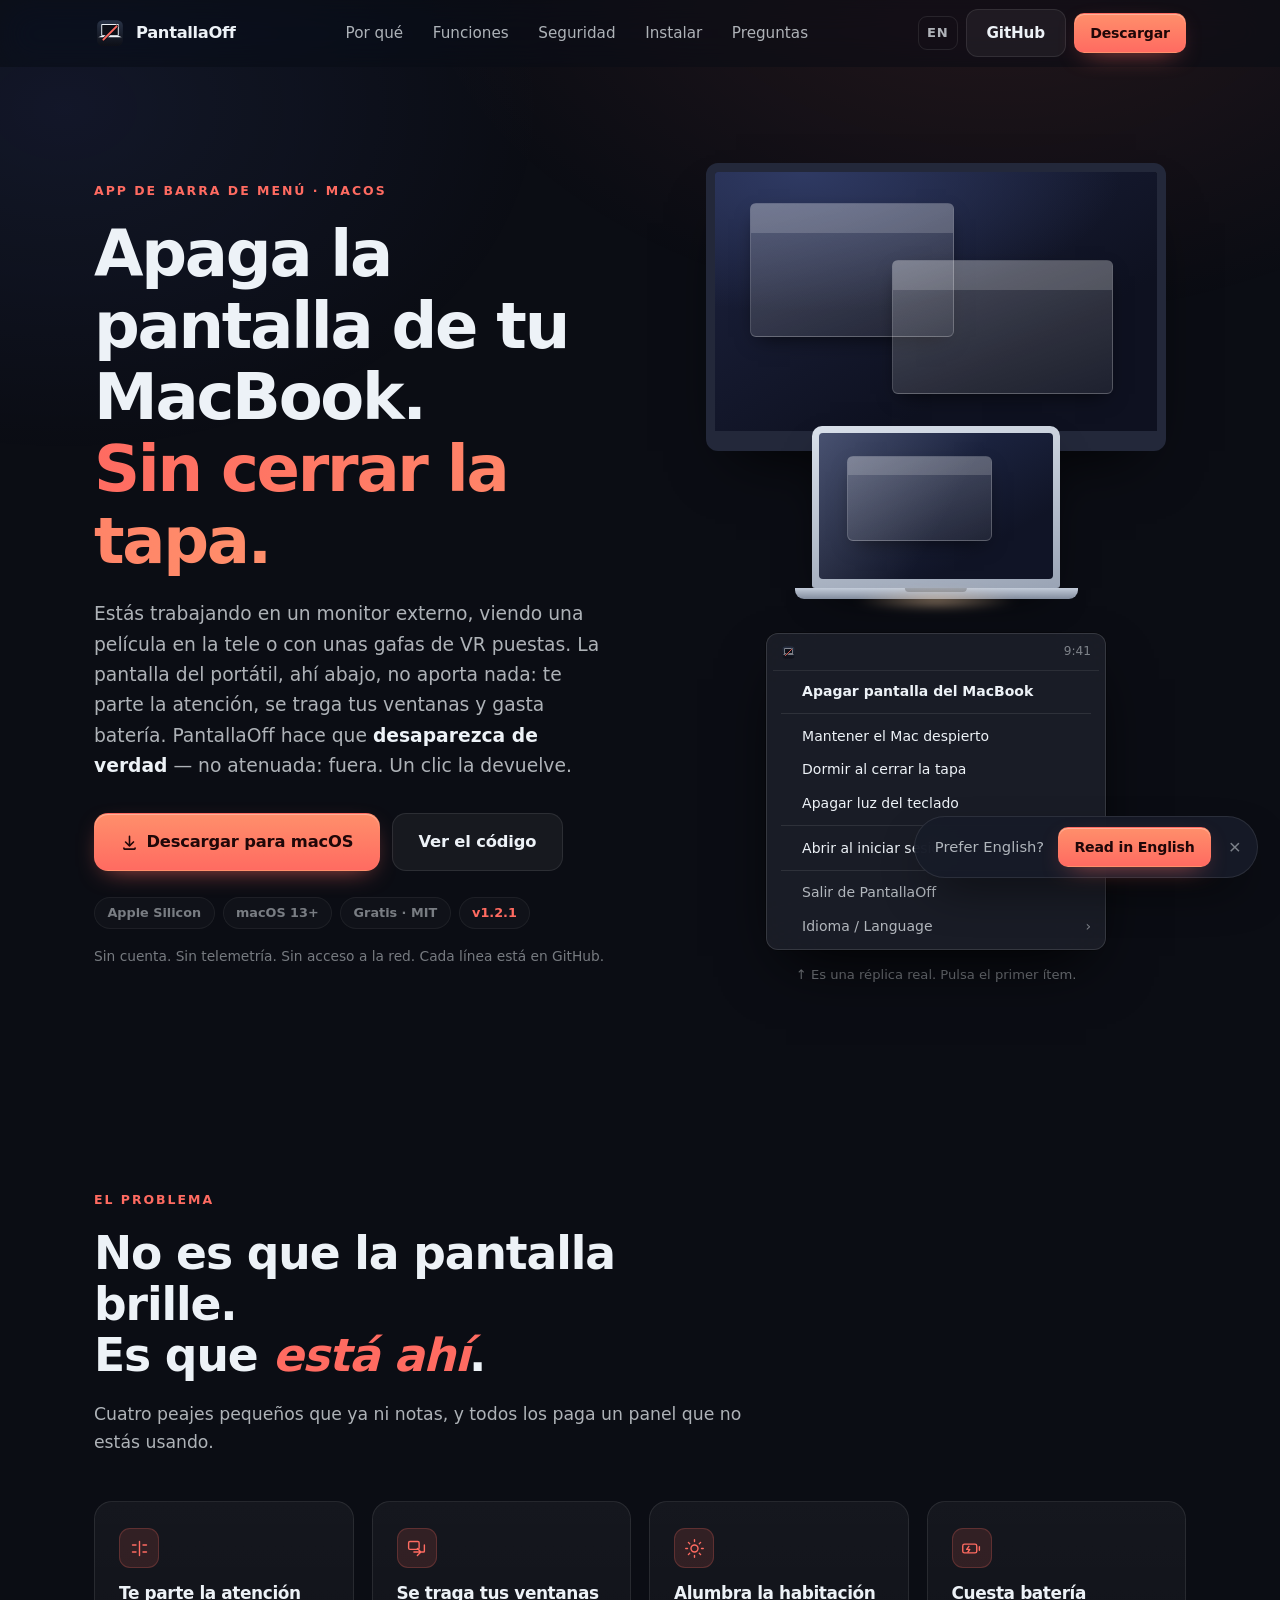
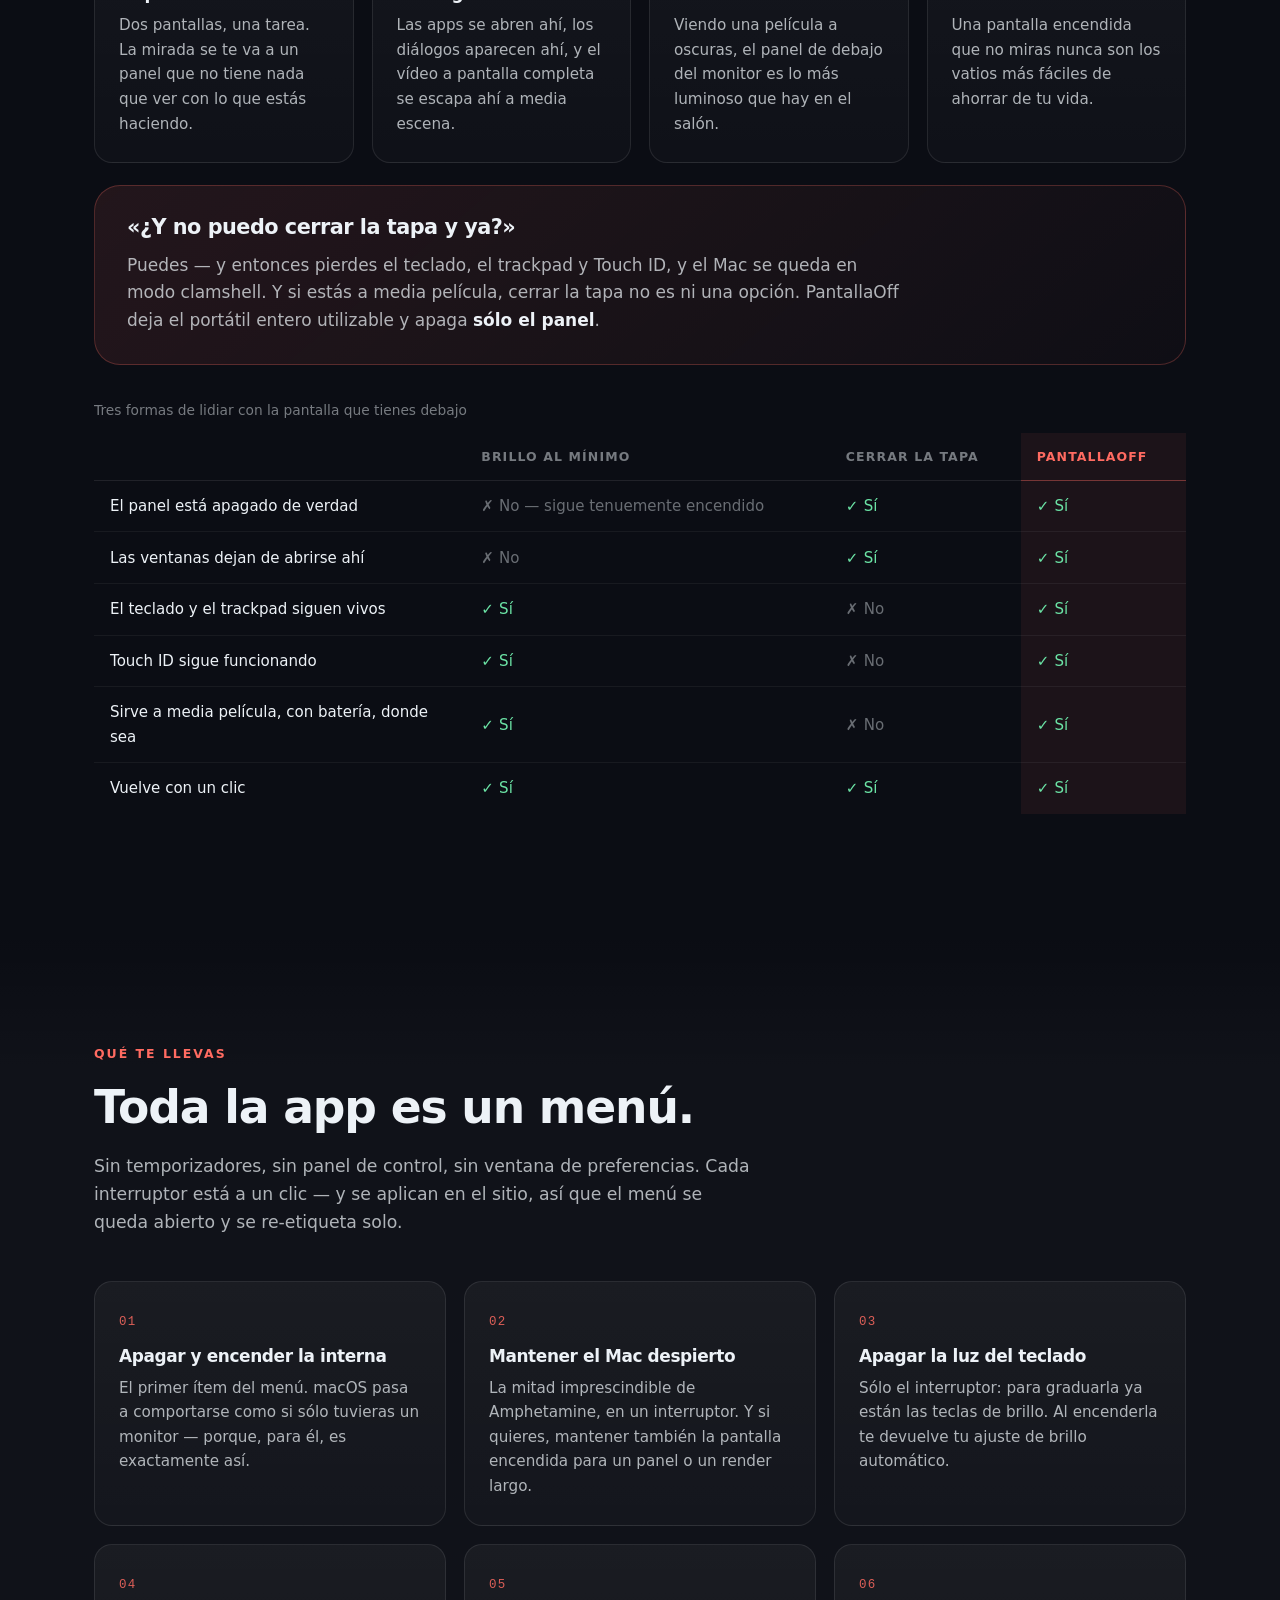
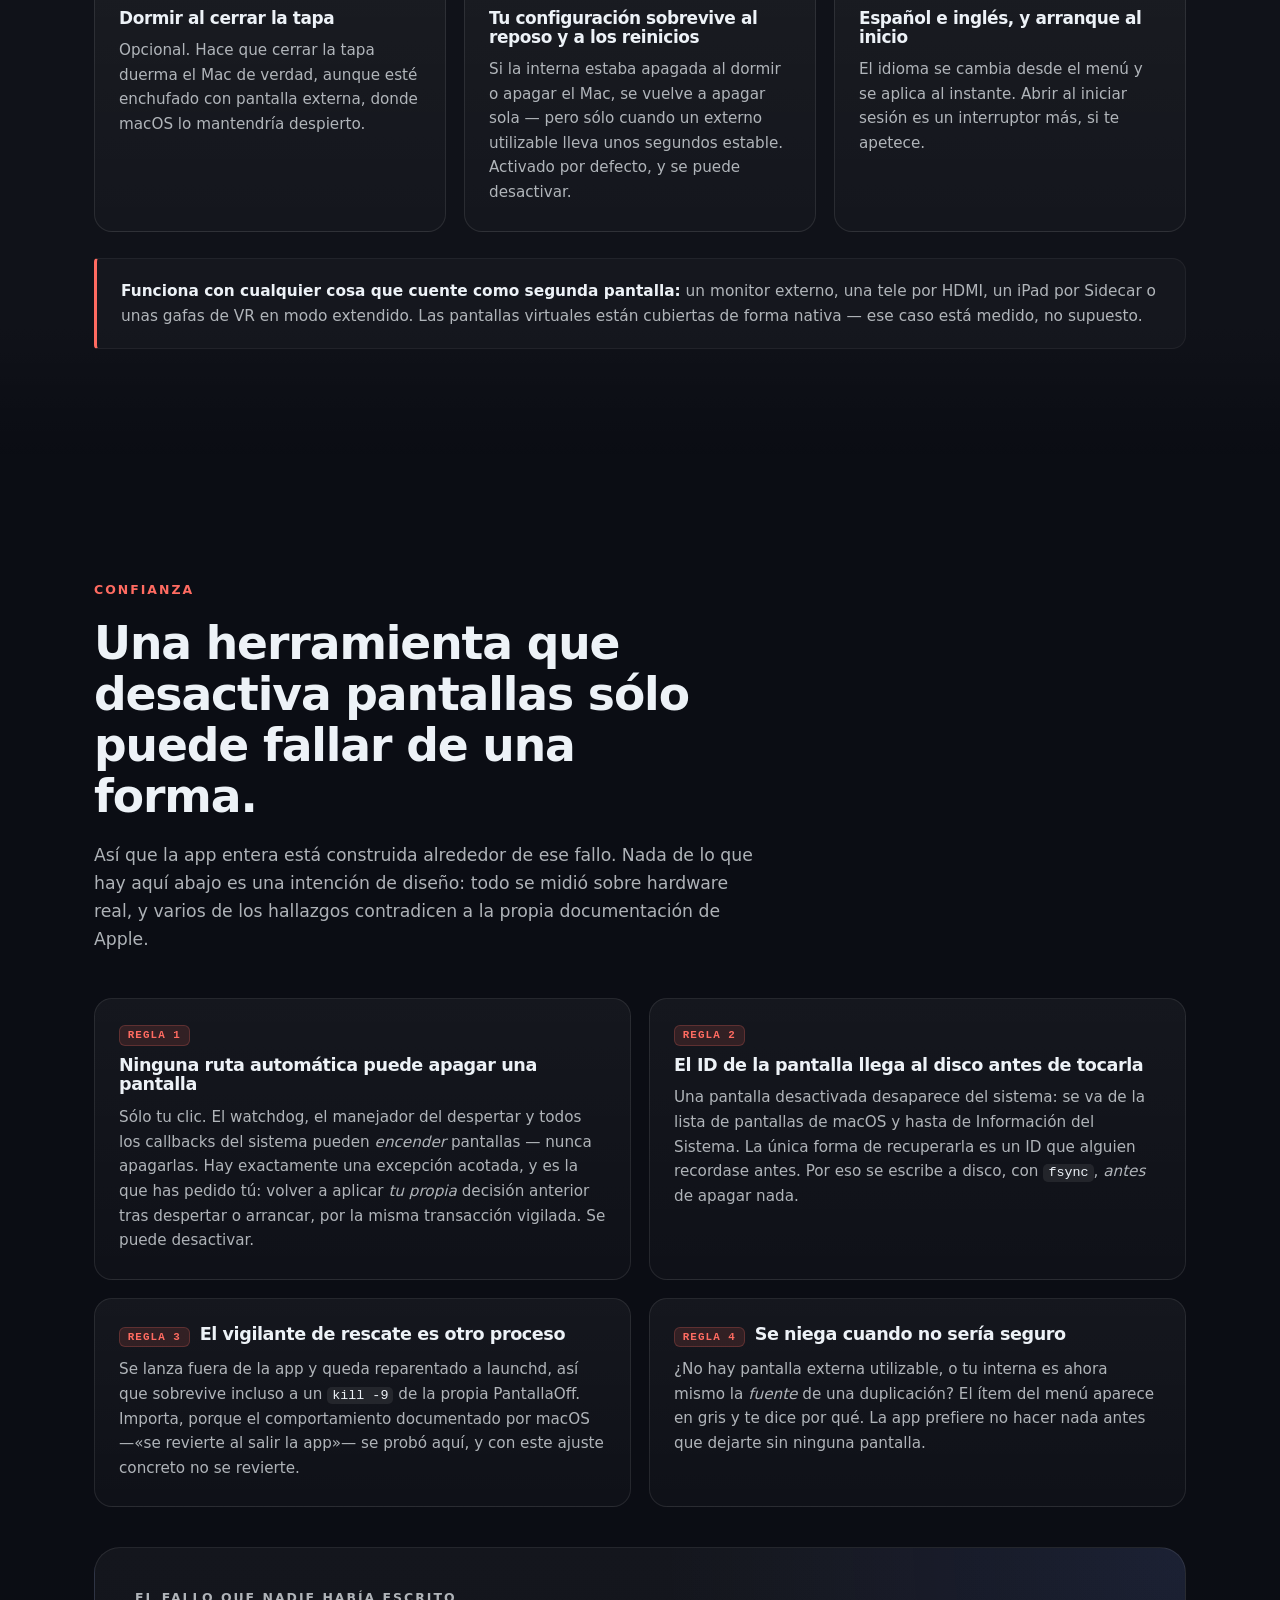
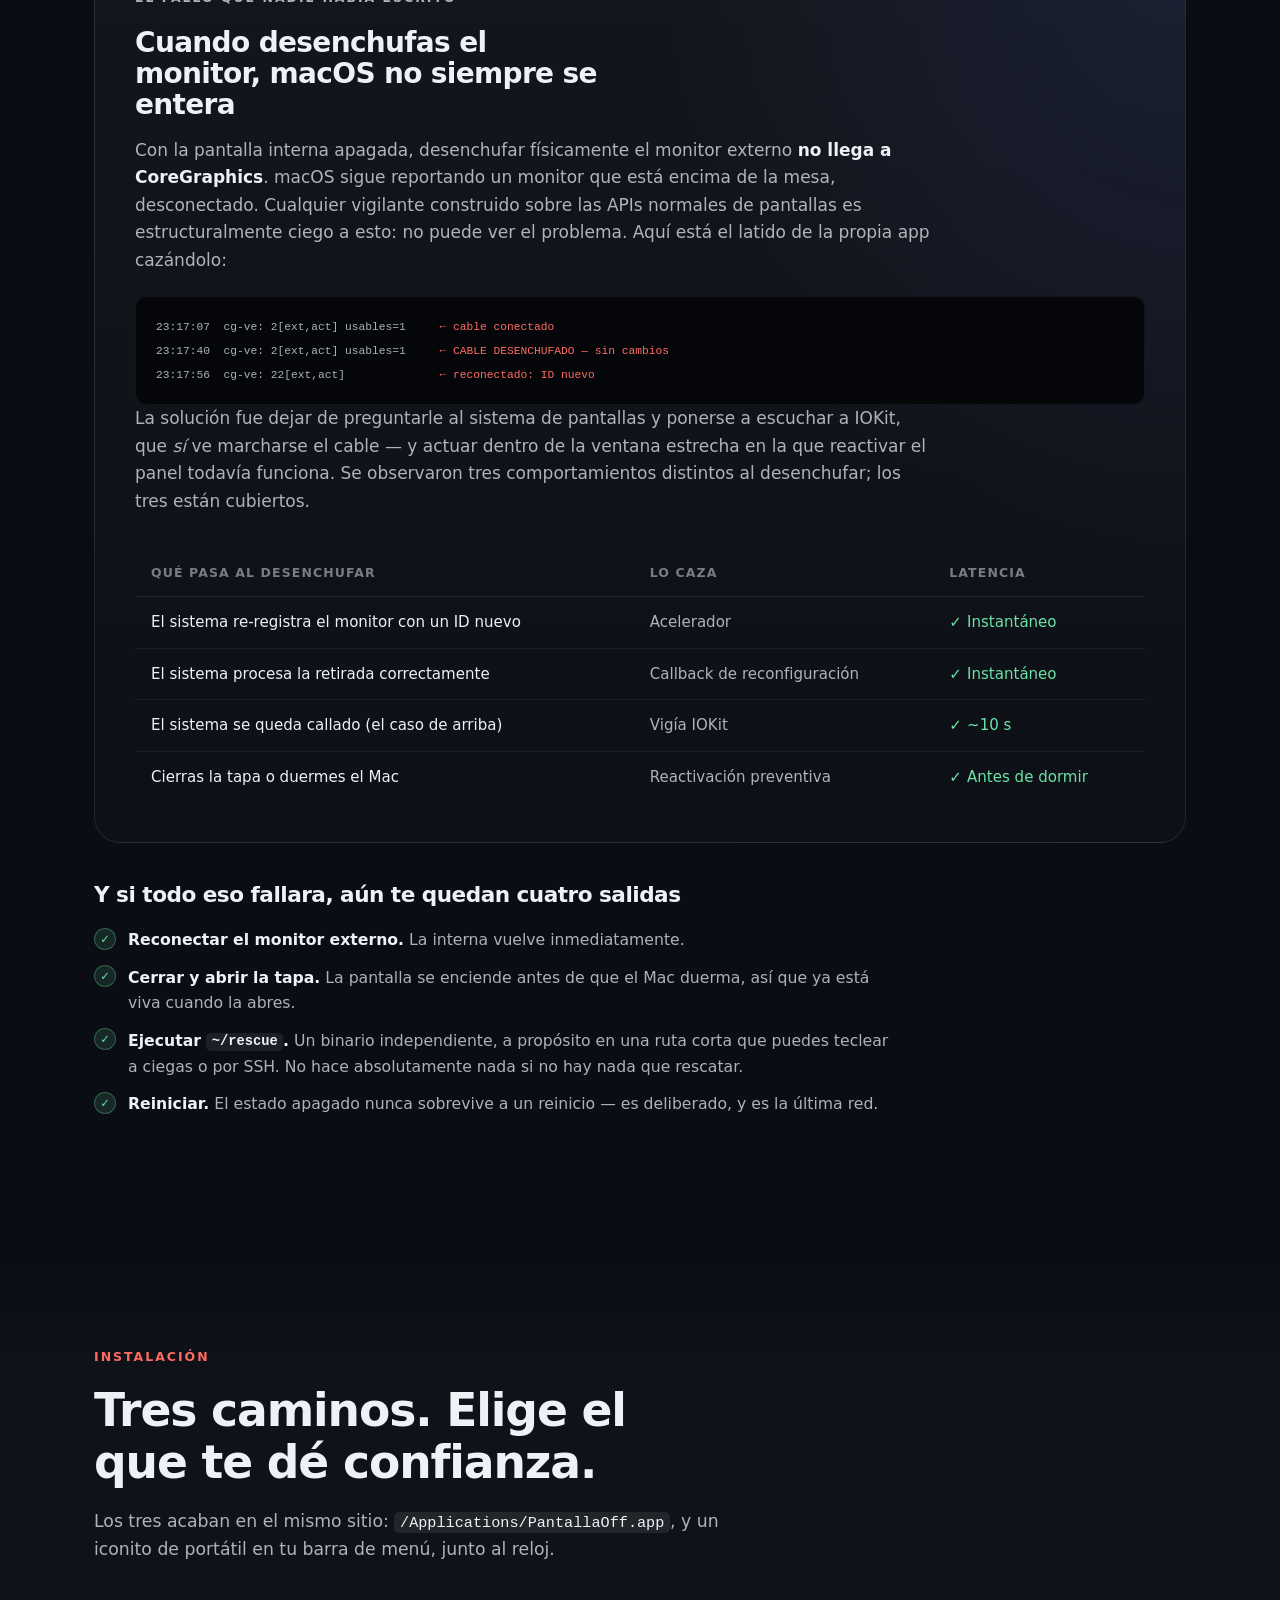
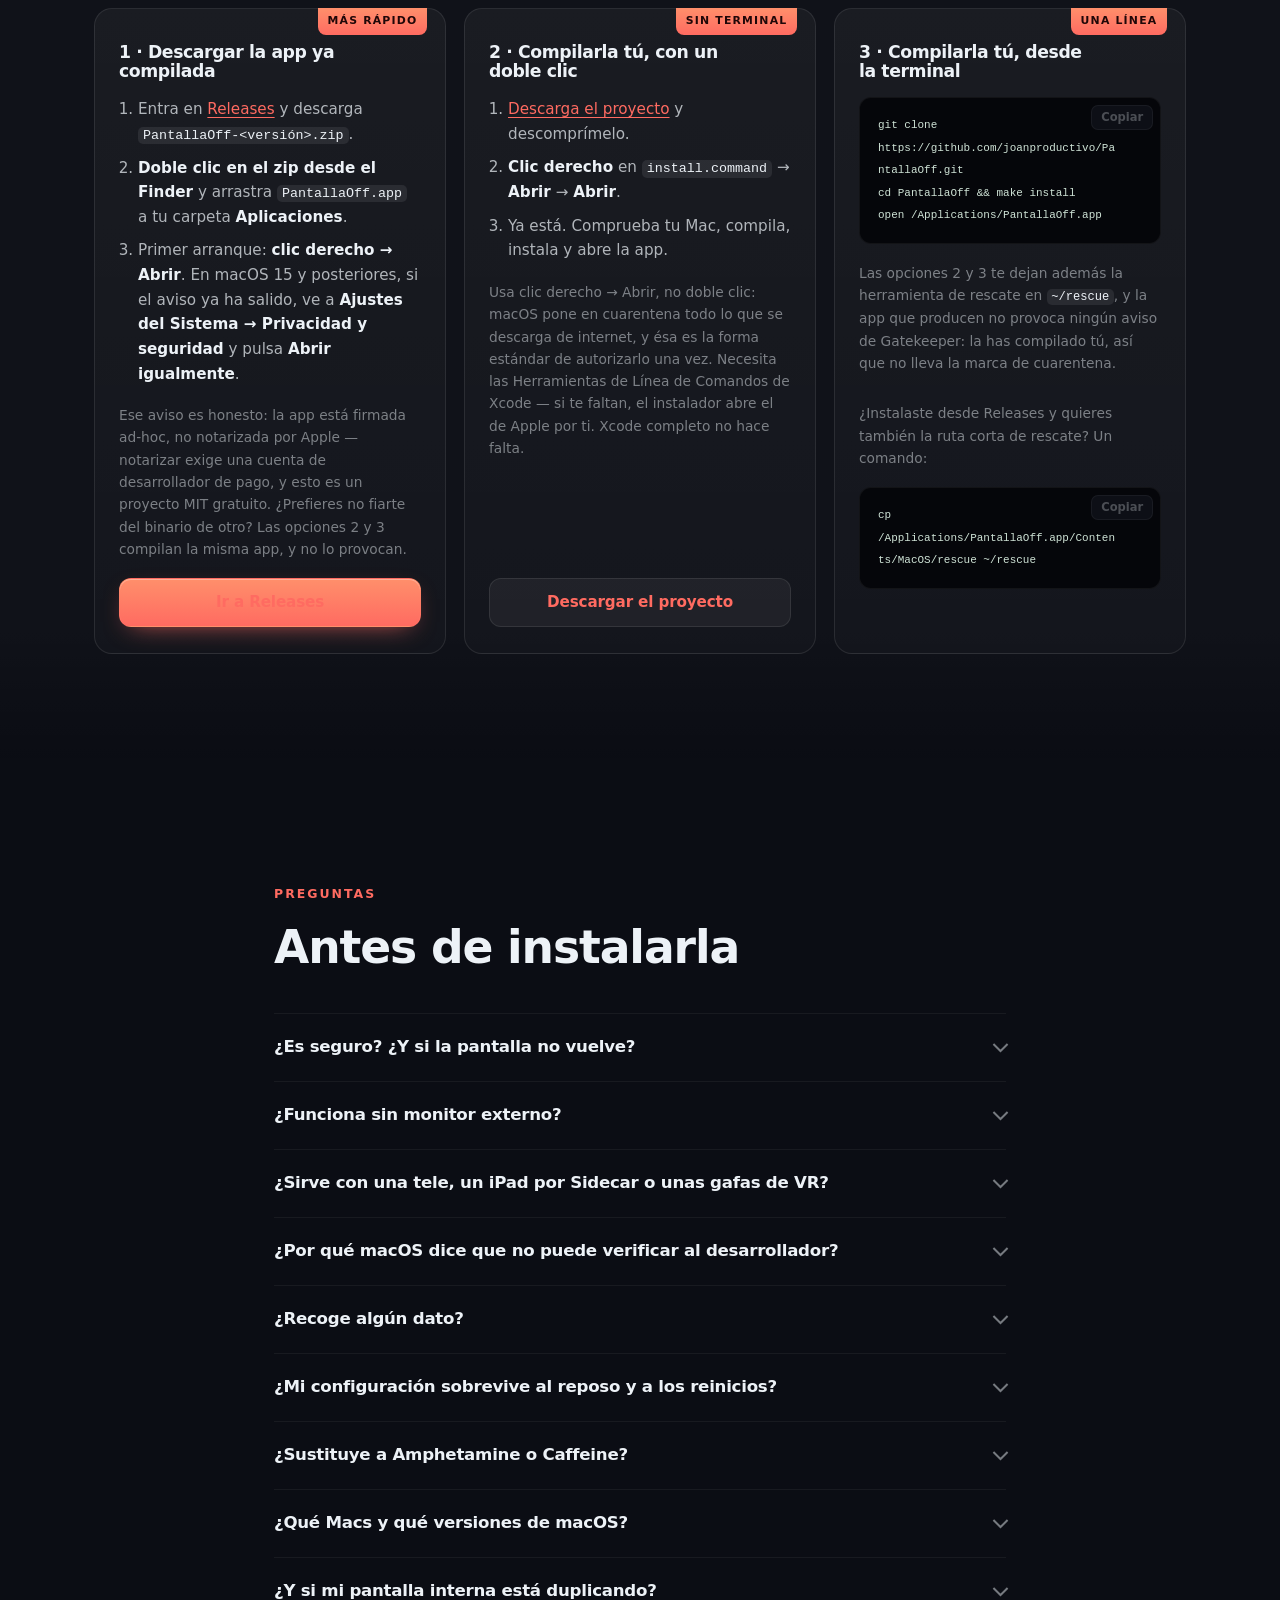
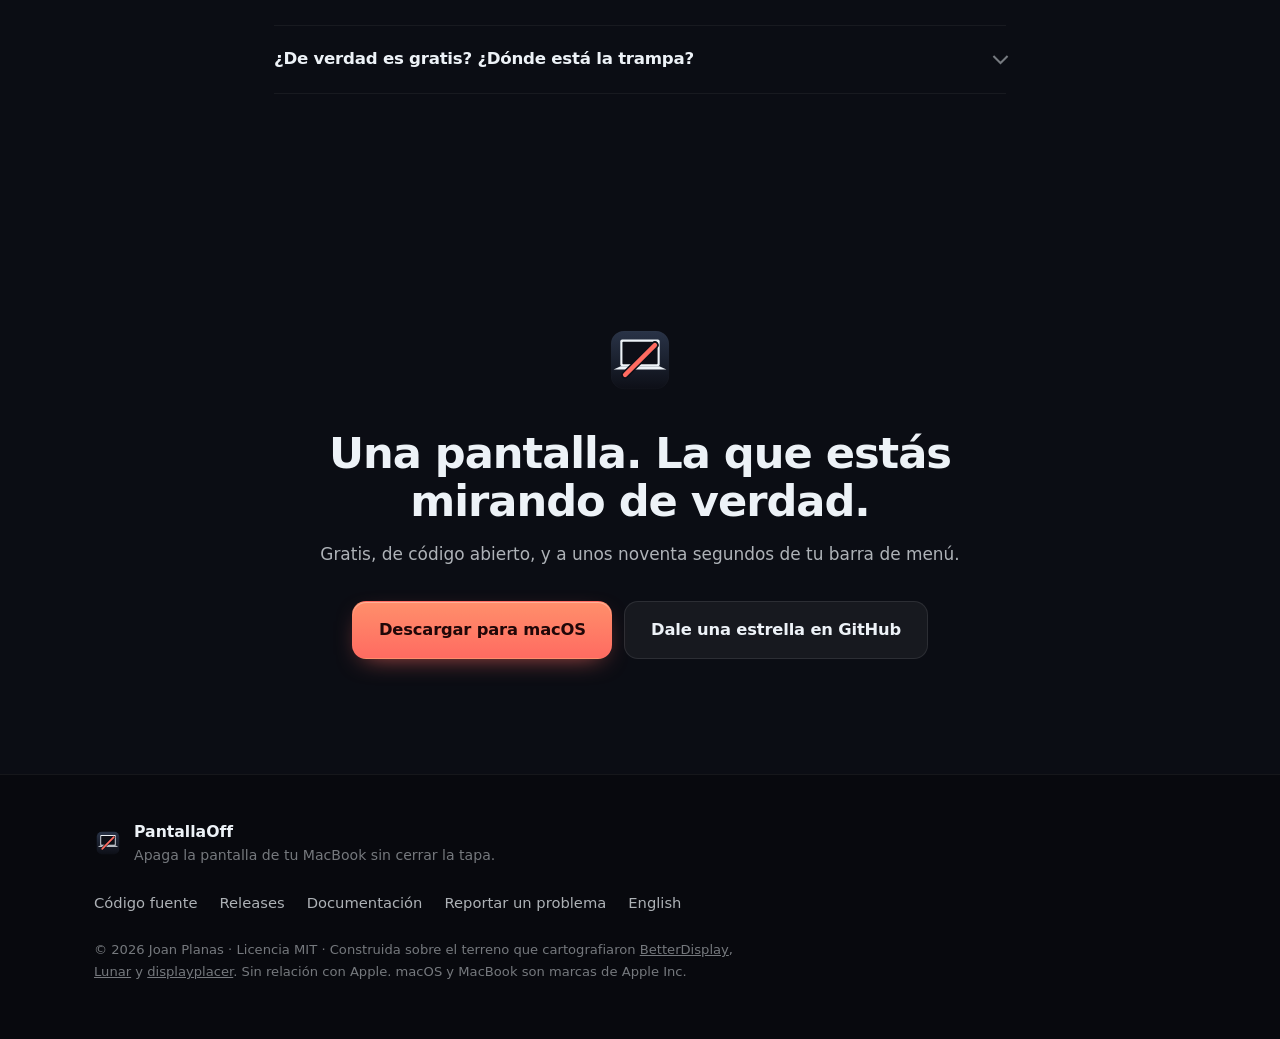
==== docs/es/index.html @ e620ed7a "Web de presentación bilingüe en docs/ Sitio estático para que la app se encuentre y se entienda ante" ====
<!doctype html>
<html lang="es" data-lang="es"
      data-copy="Copiar" data-copied="Copiado"
      data-menu-off="Apagar pantalla del MacBook"
      data-menu-on="Encender pantalla del MacBook">
<head>
<meta charset="utf-8">
<meta name="viewport" content="width=device-width, initial-scale=1">
<title>PantallaOff — Apaga la pantalla de tu MacBook sin cerrar la tapa</title>
<meta name="description" content="App gratuita de barra de menú para macOS que apaga la pantalla interna del MacBook con un clic, sin perder el teclado, el trackpad ni Touch ID. Código abierto, Apple Silicon, macOS 13+.">
<meta name="author" content="Joan Planas">
<meta name="theme-color" content="#0b0d14">
<meta name="color-scheme" content="dark">

<link rel="canonical" href="https://joanproductivo.github.io/PantallaOff/es/">
<link rel="alternate" hreflang="en" href="https://joanproductivo.github.io/PantallaOff/">
<link rel="alternate" hreflang="es" href="https://joanproductivo.github.io/PantallaOff/es/">
<link rel="alternate" hreflang="x-default" href="https://joanproductivo.github.io/PantallaOff/">

<meta property="og:type" content="website">
<meta property="og:site_name" content="PantallaOff">
<meta property="og:locale" content="es_ES">
<meta property="og:locale:alternate" content="en_GB">
<meta property="og:title" content="PantallaOff — Apaga la pantalla de tu MacBook sin cerrar la tapa">
<meta property="og:description" content="Un clic y la pantalla interna desaparece de verdad — no atenuada. El teclado, el trackpad y Touch ID siguen funcionando. Gratis y de código abierto.">
<meta property="og:url" content="https://joanproductivo.github.io/PantallaOff/es/">
<meta property="og:image" content="https://joanproductivo.github.io/PantallaOff/assets/og.es.jpg">
<meta property="og:image:width" content="1200">
<meta property="og:image:height" content="630">
<meta property="og:image:alt" content="PantallaOff — apaga la pantalla de tu MacBook sin cerrar la tapa">
<meta name="twitter:card" content="summary_large_image">
<meta name="twitter:title" content="PantallaOff — Apaga la pantalla de tu MacBook sin cerrar la tapa">
<meta name="twitter:description" content="Un clic y la pantalla interna desaparece de verdad — no atenuada. El teclado, el trackpad y Touch ID siguen funcionando. Gratis y de código abierto.">
<meta name="twitter:image" content="https://joanproductivo.github.io/PantallaOff/assets/og.es.jpg">

<link rel="icon" href="../assets/icon.svg" type="image/svg+xml">
<link rel="icon" href="../assets/icon-512.png" type="image/png" sizes="512x512">
<link rel="apple-touch-icon" href="../assets/icon-180.png">
<link rel="stylesheet" href="../assets/styles.css">
</head>
<body>

<a class="skip-link" href="#main">Ir al contenido</a>

<header class="nav" id="nav">
  <div class="wrap nav-inner">
    <a class="brand" href="./" aria-label="PantallaOff — inicio">
      <img src="../assets/icon.svg" width="32" height="32" alt="" aria-hidden="true">
      <span>PantallaOff</span>
    </a>

    <nav class="nav-links" aria-label="Secciones">
      <a href="#por-que">Por qué</a>
      <a href="#funciones">Funciones</a>
      <a href="#seguridad">Seguridad</a>
      <a href="#instalar">Instalar</a>
      <a href="#faq">Preguntas</a>
    </nav>

    <div class="nav-actions">
      <a class="lang-switch" href="../" hreflang="en" lang="en" title="Read in English">EN</a>
      <a class="btn btn-ghost nav-github" href="https://github.com/joanproductivo/PantallaOff" rel="noopener">GitHub</a>
      <a class="btn btn-primary btn-sm" href="https://github.com/joanproductivo/PantallaOff/releases/latest" rel="noopener">Descargar</a>
    </div>
  </div>
</header>

<main id="main">

<!-- ─────────────────────────────  HERO  ───────────────────────────── -->
<section class="hero">
  <div class="wrap hero-grid">

    <div class="hero-copy">
      <p class="eyebrow">App de barra de menú · macOS</p>
      <h1>Apaga la pantalla de tu MacBook.<br><span class="accent">Sin cerrar la tapa.</span></h1>
      <p class="lede">
        Estás trabajando en un monitor externo, viendo una película en la tele o con unas gafas de
        VR puestas. La pantalla del portátil, ahí abajo, no aporta nada: te parte la atención, se
        traga tus ventanas y gasta batería. PantallaOff hace que
        <strong>desaparezca de verdad</strong> — no atenuada: fuera. Un clic la devuelve.
      </p>

      <div class="cta-row">
        <a class="btn btn-primary btn-lg" href="https://github.com/joanproductivo/PantallaOff/releases/latest" rel="noopener">
          <svg viewBox="0 0 16 16" width="17" height="17" aria-hidden="true"><path fill="currentColor" d="M8 1.5a.75.75 0 0 1 .75.75v7.19l2.47-2.47a.75.75 0 1 1 1.06 1.06l-3.75 3.75a.75.75 0 0 1-1.06 0L3.72 8.03a.75.75 0 0 1 1.06-1.06l2.47 2.47V2.25A.75.75 0 0 1 8 1.5ZM2.75 12.5a.75.75 0 0 1 .75.75v.25h9v-.25a.75.75 0 0 1 1.5 0v.5A1.25 1.25 0 0 1 12.75 15h-9.5A1.25 1.25 0 0 1 2 13.75v-.5a.75.75 0 0 1 .75-.75Z"/></svg>
          Descargar para macOS
        </a>
        <a class="btn btn-ghost btn-lg" href="https://github.com/joanproductivo/PantallaOff" rel="noopener">Ver el código</a>
      </div>

      <ul class="badges" aria-label="Requisitos y licencia">
        <li>Apple Silicon</li>
        <li>macOS 13+</li>
        <li>Gratis · MIT</li>
        <li><span class="version-badge" id="version-badge">v1.2.1</span></li>
      </ul>
      <p class="fineprint">Sin cuenta. Sin telemetría. Sin acceso a la red. Cada línea está en GitHub.</p>
    </div>

    <!-- Ilustración + réplica del menú -->
    <div class="hero-demo">
      <div class="stage" id="stage" role="img"
           aria-label="Un MacBook delante de un monitor externo. Cuando la app apaga la pantalla interna, el panel del portátil se queda negro y su ventana sube al monitor.">
        <div class="monitor">
          <div class="mon-screen">
            <span class="win win-1"></span>
            <span class="win win-2"></span>
            <span class="win win-moved"></span>
          </div>
          <div class="mon-neck"></div>
          <div class="mon-foot"></div>
        </div>
        <div class="macbook">
          <div class="mb-lid">
            <div class="mb-screen"><span class="win win-3"></span></div>
          </div>
          <div class="mb-base"><span class="mb-notch"></span></div>
          <div class="mb-glow"></div>
        </div>
      </div>

      <div class="menu" id="menu">
        <div class="menu-bar">
          <img src="../assets/icon.svg" width="15" height="15" alt="" aria-hidden="true">
          <span class="menu-bar-time">9:41</span>
        </div>
        <button type="button" class="menu-item menu-primary" id="menu-toggle" aria-pressed="false">
          <span class="menu-check" aria-hidden="true"></span>
          <span class="menu-label">Apagar pantalla del MacBook</span>
        </button>
        <hr>
        <button type="button" class="menu-item" data-toggle aria-pressed="false">
          <span class="menu-check" aria-hidden="true"></span><span class="menu-label">Mantener el Mac despierto</span>
        </button>
        <button type="button" class="menu-item" data-toggle aria-pressed="false">
          <span class="menu-check" aria-hidden="true"></span><span class="menu-label">Dormir al cerrar la tapa</span>
        </button>
        <button type="button" class="menu-item" data-toggle data-kb aria-pressed="false">
          <span class="menu-check" aria-hidden="true"></span><span class="menu-label">Apagar luz del teclado</span>
        </button>
        <hr>
        <button type="button" class="menu-item" data-toggle aria-pressed="false">
          <span class="menu-check" aria-hidden="true"></span><span class="menu-label">Abrir al iniciar sesión</span>
        </button>
        <hr>
        <span class="menu-item is-static"><span class="menu-check" aria-hidden="true"></span><span class="menu-label">Salir de PantallaOff</span></span>
        <span class="menu-item is-static"><span class="menu-check" aria-hidden="true"></span><span class="menu-label">Idioma / Language<em class="menu-arrow">›</em></span></span>
      </div>
      <p class="demo-hint">↑ Es una réplica real. Pulsa el primer ítem.</p>
    </div>

  </div>
</section>

<!-- ─────────────────────────────  POR QUÉ  ───────────────────────────── -->
<section class="section" id="por-que">
  <div class="wrap">
    <p class="eyebrow">El problema</p>
    <h2 class="section-title">No es que la pantalla brille.<br>Es que <em>está ahí</em>.</h2>
    <p class="section-lede">
      Cuatro peajes pequeños que ya ni notas, y todos los paga un panel que no estás usando.
    </p>

    <div class="grid grid-4 reveal">
      <article class="card">
        <div class="card-icon" aria-hidden="true">
          <svg viewBox="0 0 24 24" fill="none" stroke="currentColor" stroke-width="1.6" stroke-linecap="round"><path d="M12 4v16M4 8h4M16 8h4M4 16h4M16 16h4"/></svg>
        </div>
        <h3>Te parte la atención</h3>
        <p>Dos pantallas, una tarea. La mirada se te va a un panel que no tiene nada que ver con lo que estás haciendo.</p>
      </article>
      <article class="card">
        <div class="card-icon" aria-hidden="true">
          <svg viewBox="0 0 24 24" fill="none" stroke="currentColor" stroke-width="1.6" stroke-linecap="round" stroke-linejoin="round"><rect x="3" y="4" width="12" height="9" rx="1.5"/><path d="M9 20h11a1 1 0 0 0 1-1v-7M13 16l4 4-4 4" transform="translate(0,-4)"/></svg>
        </div>
        <h3>Se traga tus ventanas</h3>
        <p>Las apps se abren ahí, los diálogos aparecen ahí, y el vídeo a pantalla completa se escapa ahí a media escena.</p>
      </article>
      <article class="card">
        <div class="card-icon" aria-hidden="true">
          <svg viewBox="0 0 24 24" fill="none" stroke="currentColor" stroke-width="1.6" stroke-linecap="round"><circle cx="12" cy="12" r="4"/><path d="M12 2v2M12 20v2M2 12h2M20 12h2M5 5l1.5 1.5M17.5 17.5 19 19M19 5l-1.5 1.5M6.5 17.5 5 19"/></svg>
        </div>
        <h3>Alumbra la habitación</h3>
        <p>Viendo una película a oscuras, el panel de debajo del monitor es lo más luminoso que hay en el salón.</p>
      </article>
      <article class="card">
        <div class="card-icon" aria-hidden="true">
          <svg viewBox="0 0 24 24" fill="none" stroke="currentColor" stroke-width="1.6" stroke-linecap="round" stroke-linejoin="round"><rect x="2" y="7" width="16" height="10" rx="2"/><path d="M21 10v4"/><path d="M9 9.5 6.5 13H10l-2 3"/></svg>
        </div>
        <h3>Cuesta batería</h3>
        <p>Una pantalla encendida que no miras nunca son los vatios más fáciles de ahorrar de tu vida.</p>
      </article>
    </div>

    <div class="callout reveal">
      <h3>«¿Y no puedo cerrar la tapa y ya?»</h3>
      <p>
        Puedes — y entonces pierdes el teclado, el trackpad y Touch ID, y el Mac se queda en modo
        clamshell. Y si estás a media película, cerrar la tapa no es ni una opción. PantallaOff deja
        el portátil entero utilizable y apaga <em>sólo el panel</em>.
      </p>
    </div>

    <!-- Comparativa -->
    <div class="table-scroll reveal">
      <table class="compare">
        <caption>Tres formas de lidiar con la pantalla que tienes debajo</caption>
        <thead>
          <tr>
            <th scope="col"><span class="sr-only">Qué consigues</span></th>
            <th scope="col">Brillo al mínimo</th>
            <th scope="col">Cerrar la tapa</th>
            <th scope="col" class="is-us">PantallaOff</th>
          </tr>
        </thead>
        <tbody>
          <tr><th scope="row">El panel está apagado de verdad</th><td class="no">No — sigue tenuemente encendido</td><td class="yes">Sí</td><td class="yes is-us">Sí</td></tr>
          <tr><th scope="row">Las ventanas dejan de abrirse ahí</th><td class="no">No</td><td class="yes">Sí</td><td class="yes is-us">Sí</td></tr>
          <tr><th scope="row">El teclado y el trackpad siguen vivos</th><td class="yes">Sí</td><td class="no">No</td><td class="yes is-us">Sí</td></tr>
          <tr><th scope="row">Touch ID sigue funcionando</th><td class="yes">Sí</td><td class="no">No</td><td class="yes is-us">Sí</td></tr>
          <tr><th scope="row">Sirve a media película, con batería, donde sea</th><td class="yes">Sí</td><td class="no">No</td><td class="yes is-us">Sí</td></tr>
          <tr><th scope="row">Vuelve con un clic</th><td class="yes">Sí</td><td class="yes">Sí</td><td class="yes is-us">Sí</td></tr>
        </tbody>
      </table>
    </div>
  </div>
</section>

<!-- ─────────────────────────────  FUNCIONES  ───────────────────────────── -->
<section class="section section-alt" id="funciones">
  <div class="wrap">
    <p class="eyebrow">Qué te llevas</p>
    <h2 class="section-title">Toda la app es un menú.</h2>
    <p class="section-lede">
      Sin temporizadores, sin panel de control, sin ventana de preferencias. Cada interruptor está
      a un clic — y se aplican en el sitio, así que el menú se queda abierto y se re-etiqueta solo.
    </p>

    <div class="grid grid-3 reveal">
      <article class="card feature">
        <span class="feature-num">01</span>
        <h3>Apagar y encender la interna</h3>
        <p>El primer ítem del menú. macOS pasa a comportarse como si sólo tuvieras un monitor — porque, para él, es exactamente así.</p>
      </article>
      <article class="card feature">
        <span class="feature-num">02</span>
        <h3>Mantener el Mac despierto</h3>
        <p>La mitad imprescindible de Amphetamine, en un interruptor. Y si quieres, mantener también la pantalla encendida para un panel o un render largo.</p>
      </article>
      <article class="card feature">
        <span class="feature-num">03</span>
        <h3>Apagar la luz del teclado</h3>
        <p>Sólo el interruptor: para graduarla ya están las teclas de brillo. Al encenderla te devuelve tu ajuste de brillo automático.</p>
      </article>
      <article class="card feature">
        <span class="feature-num">04</span>
        <h3>Dormir al cerrar la tapa</h3>
        <p>Opcional. Hace que cerrar la tapa duerma el Mac de verdad, aunque esté enchufado con pantalla externa, donde macOS lo mantendría despierto.</p>
      </article>
      <article class="card feature">
        <span class="feature-num">05</span>
        <h3>Tu configuración sobrevive al reposo y a los reinicios</h3>
        <p>Si la interna estaba apagada al dormir o apagar el Mac, se vuelve a apagar sola — pero sólo cuando un externo utilizable lleva unos segundos estable. Activado por defecto, y se puede desactivar.</p>
      </article>
      <article class="card feature">
        <span class="feature-num">06</span>
        <h3>Español e inglés, y arranque al inicio</h3>
        <p>El idioma se cambia desde el menú y se aplica al instante. Abrir al iniciar sesión es un interruptor más, si te apetece.</p>
      </article>
    </div>

    <div class="note reveal">
      <strong>Funciona con cualquier cosa que cuente como segunda pantalla:</strong> un monitor
      externo, una tele por HDMI, un iPad por Sidecar o unas gafas de VR en modo extendido. Las
      pantallas virtuales están cubiertas de forma nativa — ese caso está medido, no supuesto.
    </div>
  </div>
</section>

<!-- ─────────────────────────────  SEGURIDAD  ───────────────────────────── -->
<section class="section" id="seguridad">
  <div class="wrap">
    <p class="eyebrow">Confianza</p>
    <h2 class="section-title">Una herramienta que desactiva pantallas sólo puede fallar de una forma.</h2>
    <p class="section-lede">
      Así que la app entera está construida alrededor de ese fallo. Nada de lo que hay aquí abajo
      es una intención de diseño: todo se midió sobre hardware real, y varios de los hallazgos
      contradicen a la propia documentación de Apple.
    </p>

    <div class="grid grid-2 reveal">
      <article class="card pillar">
        <h3><span class="pillar-tag">Regla 1</span> Ninguna ruta automática puede apagar una pantalla</h3>
        <p>
          Sólo tu clic. El watchdog, el manejador del despertar y todos los callbacks del sistema
          pueden <em>encender</em> pantallas — nunca apagarlas. Hay exactamente una excepción
          acotada, y es la que has pedido tú: volver a aplicar <em>tu propia</em> decisión anterior
          tras despertar o arrancar, por la misma transacción vigilada. Se puede desactivar.
        </p>
      </article>
      <article class="card pillar">
        <h3><span class="pillar-tag">Regla 2</span> El ID de la pantalla llega al disco antes de tocarla</h3>
        <p>
          Una pantalla desactivada desaparece del sistema: se va de la lista de pantallas de macOS
          y hasta de Información del Sistema. La única forma de recuperarla es un ID que alguien
          recordase antes. Por eso se escribe a disco, con <code>fsync</code>, <em>antes</em> de
          apagar nada.
        </p>
      </article>
      <article class="card pillar">
        <h3><span class="pillar-tag">Regla 3</span> El vigilante de rescate es otro proceso</h3>
        <p>
          Se lanza fuera de la app y queda reparentado a launchd, así que sobrevive incluso a un
          <code>kill -9</code> de la propia PantallaOff. Importa, porque el comportamiento
          documentado por macOS —«se revierte al salir la app»— se probó aquí, y con este ajuste
          concreto no se revierte.
        </p>
      </article>
      <article class="card pillar">
        <h3><span class="pillar-tag">Regla 4</span> Se niega cuando no sería seguro</h3>
        <p>
          ¿No hay pantalla externa utilizable, o tu interna es ahora mismo la <em>fuente</em> de una
          duplicación? El ítem del menú aparece en gris y te dice por qué. La app prefiere no hacer
          nada antes que dejarte sin ninguna pantalla.
        </p>
      </article>
    </div>

    <div class="zombie reveal">
      <p class="eyebrow">El fallo que nadie había escrito</p>
      <h3>Cuando desenchufas el monitor, macOS no siempre se entera</h3>
      <p>
        Con la pantalla interna apagada, desenchufar físicamente el monitor externo
        <strong>no llega a CoreGraphics</strong>. macOS sigue reportando un monitor que está encima
        de la mesa, desconectado. Cualquier vigilante construido sobre las APIs normales de
        pantallas es estructuralmente ciego a esto: no puede ver el problema. Aquí está el latido de
        la propia app cazándolo:
      </p>
<pre class="log" aria-label="Extracto del registro con el monitor desconectado aún reportado"><code>23:17:07  cg-ve: 2[ext,act] usables=1     <span class="c">← cable conectado</span>
23:17:40  cg-ve: 2[ext,act] usables=1     <span class="c">← CABLE DESENCHUFADO — sin cambios</span>
23:17:56  cg-ve: 22[ext,act]              <span class="c">← reconectado: ID nuevo</span></code></pre>
      <p>
        La solución fue dejar de preguntarle al sistema de pantallas y ponerse a escuchar a IOKit,
        que <em>sí</em> ve marcharse el cable — y actuar dentro de la ventana estrecha en la que
        reactivar el panel todavía funciona. Se observaron tres comportamientos distintos al
        desenchufar; los tres están cubiertos.
      </p>
      <div class="table-scroll">
        <table class="compare compact">
          <thead><tr><th scope="col">Qué pasa al desenchufar</th><th scope="col">Lo caza</th><th scope="col">Latencia</th></tr></thead>
          <tbody>
            <tr><td>El sistema re-registra el monitor con un ID nuevo</td><td>Acelerador</td><td class="yes">Instantáneo</td></tr>
            <tr><td>El sistema procesa la retirada correctamente</td><td>Callback de reconfiguración</td><td class="yes">Instantáneo</td></tr>
            <tr><td>El sistema se queda callado (el caso de arriba)</td><td>Vigía IOKit</td><td class="yes">~10 s</td></tr>
            <tr><td>Cierras la tapa o duermes el Mac</td><td>Reactivación preventiva</td><td class="yes">Antes de dormir</td></tr>
          </tbody>
        </table>
      </div>
    </div>

    <div class="escape reveal">
      <h3>Y si todo eso fallara, aún te quedan cuatro salidas</h3>
      <ul class="ticks">
        <li><strong>Reconectar el monitor externo.</strong> La interna vuelve inmediatamente.</li>
        <li><strong>Cerrar y abrir la tapa.</strong> La pantalla se enciende antes de que el Mac duerma, así que ya está viva cuando la abres.</li>
        <li><strong>Ejecutar <code>~/rescue</code>.</strong> Un binario independiente, a propósito en una ruta corta que puedes teclear a ciegas o por SSH. No hace absolutamente nada si no hay nada que rescatar.</li>
        <li><strong>Reiniciar.</strong> El estado apagado nunca sobrevive a un reinicio — es deliberado, y es la última red.</li>
      </ul>
    </div>
  </div>
</section>

<!-- ─────────────────────────────  INSTALAR  ───────────────────────────── -->
<section class="section section-alt" id="instalar">
  <div class="wrap">
    <p class="eyebrow">Instalación</p>
    <h2 class="section-title">Tres caminos. Elige el que te dé confianza.</h2>
    <p class="section-lede">
      Los tres acaban en el mismo sitio: <code>/Applications/PantallaOff.app</code>, y un iconito de
      portátil en tu barra de menú, junto al reloj.
    </p>

    <div class="grid grid-3 reveal">

      <article class="card install">
        <span class="install-tag">Más rápido</span>
        <h3>1 · Descargar la app ya compilada</h3>
        <ol>
          <li>Entra en <a href="https://github.com/joanproductivo/PantallaOff/releases/latest" rel="noopener">Releases</a> y descarga <code>PantallaOff-&lt;versión&gt;.zip</code>.</li>
          <li><strong>Doble clic en el zip desde el Finder</strong> y arrastra <code>PantallaOff.app</code> a tu carpeta <strong>Aplicaciones</strong>.</li>
          <li>Primer arranque: <strong>clic derecho → Abrir</strong>. En macOS 15 y posteriores, si el aviso ya ha salido, ve a <strong>Ajustes del Sistema → Privacidad y seguridad</strong> y pulsa <strong>Abrir igualmente</strong>.</li>
        </ol>
        <p class="install-note">
          Ese aviso es honesto: la app está firmada ad-hoc, no notarizada por Apple — notarizar
          exige una cuenta de desarrollador de pago, y esto es un proyecto MIT gratuito. ¿Prefieres
          no fiarte del binario de otro? Las opciones 2 y 3 compilan la misma app, y no lo provocan.
        </p>
        <a class="btn btn-primary btn-block" href="https://github.com/joanproductivo/PantallaOff/releases/latest" rel="noopener">Ir a Releases</a>
      </article>

      <article class="card install">
        <span class="install-tag">Sin terminal</span>
        <h3>2 · Compilarla tú, con un doble clic</h3>
        <ol>
          <li><a href="https://github.com/joanproductivo/PantallaOff/archive/refs/heads/main.zip" rel="noopener">Descarga el proyecto</a> y descomprímelo.</li>
          <li><strong>Clic derecho</strong> en <code>install.command</code> → <strong>Abrir</strong> → <strong>Abrir</strong>.</li>
          <li>Ya está. Comprueba tu Mac, compila, instala y abre la app.</li>
        </ol>
        <p class="install-note">
          Usa clic derecho → Abrir, no doble clic: macOS pone en cuarentena todo lo que se descarga
          de internet, y ésa es la forma estándar de autorizarlo una vez. Necesita las Herramientas
          de Línea de Comandos de Xcode — si te faltan, el instalador abre el de Apple por ti. Xcode
          completo no hace falta.
        </p>
        <a class="btn btn-ghost btn-block" href="https://github.com/joanproductivo/PantallaOff/archive/refs/heads/main.zip" rel="noopener">Descargar el proyecto</a>
      </article>

      <article class="card install">
        <span class="install-tag">Una línea</span>
        <h3>3 · Compilarla tú, desde la terminal</h3>
        <div class="code" data-copy-target>
          <button type="button" class="copy" aria-label="Copiar comando">Copiar</button>
<pre><code>git clone https://github.com/joanproductivo/PantallaOff.git
cd PantallaOff &amp;&amp; make install
open /Applications/PantallaOff.app</code></pre>
        </div>
        <p class="install-note">
          Las opciones 2 y 3 te dejan además la herramienta de rescate en <code>~/rescue</code>, y la
          app que producen no provoca ningún aviso de Gatekeeper: la has compilado tú, así que no
          lleva la marca de cuarentena.
        </p>
        <p class="install-note">
          ¿Instalaste desde Releases y quieres también la ruta corta de rescate? Un comando:
        </p>
        <div class="code" data-copy-target>
          <button type="button" class="copy" aria-label="Copiar comando">Copiar</button>
<pre><code>cp /Applications/PantallaOff.app/Contents/MacOS/rescue ~/rescue</code></pre>
        </div>
      </article>

    </div>
  </div>
</section>

<!-- ─────────────────────────────  FAQ  ───────────────────────────── -->
<section class="section" id="faq">
  <div class="wrap wrap-narrow">
    <p class="eyebrow">Preguntas</p>
    <h2 class="section-title">Antes de instalarla</h2>

    <div class="faq reveal">
      <details>
        <summary>¿Es seguro? ¿Y si la pantalla no vuelve?</summary>
        <div class="faq-body">
          <p>Es la pregunta alrededor de la que está diseñada la app. Ninguna ruta automática puede apagar una pantalla: sólo tu clic. El ID de la pantalla se escribe a disco antes de apagar nada, un vigilante de rescate corre en otro proceso que sobrevive a que maten la app, y un vigía IOKit caza el único caso que a macOS se le escapa. Si fallara todo a la vez, aún tienes cuatro salidas: reconectar el monitor, cerrar y abrir la tapa, ejecutar <code>~/rescue</code> o reiniciar — el estado apagado nunca sobrevive a un reinicio.</p>
        </div>
      </details>
      <details>
        <summary>¿Funciona sin monitor externo?</summary>
        <div class="faq-body">
          <p>No, y es deliberado. Sin una segunda pantalla utilizable, apagar la interna te dejaría sin ninguna, y con cero pantallas activas macOS no puede recuperar un panel por software. Así que el ítem del menú se pone en gris y te explica por qué.</p>
        </div>
      </details>
      <details>
        <summary>¿Sirve con una tele, un iPad por Sidecar o unas gafas de VR?</summary>
        <div class="faq-body">
          <p>Sí: vale cualquier cosa que macOS trate como segunda pantalla utilizable, incluida una tele por HDMI y unas gafas de VR en modo extendido. Las pantallas virtuales se midieron específicamente, porque a nivel de sistema se comportan distinto que un cable, y están cubiertas de forma nativa.</p>
        </div>
      </details>
      <details>
        <summary>¿Por qué macOS dice que no puede verificar al desarrollador?</summary>
        <div class="faq-body">
          <p>Porque la app está firmada ad-hoc en vez de notarizada por Apple, y notarizar exige una cuenta de desarrollador de pago para lo que es un proyecto MIT gratuito. Clic derecho → Abrir, o <strong>Ajustes del Sistema → Privacidad y seguridad → Abrir igualmente</strong>. Y si prefieres no fiarte del binario de un desconocido, compílala tú con un doble clic o un comando: misma app, sin aviso.</p>
        </div>
      </details>
      <details>
        <summary>¿Recoge algún dato?</summary>
        <div class="faq-body">
          <p>Ninguno. No hay cuenta, ni analítica, ni acceso a la red. En marcha normal ni siquiera escribe un fichero de registro: los eventos se quedan en un búfer pequeño en memoria y sólo llegan al disco si algo va mal, para poder diagnosticar después una pantalla en negro.</p>
        </div>
      </details>
      <details>
        <summary>¿Mi configuración sobrevive al reposo y a los reinicios?</summary>
        <div class="faq-body">
          <p>Sí, si quieres. Si la interna estaba apagada al dormir o apagar el Mac, PantallaOff la vuelve a apagar tras despertar o arrancar — pero sólo cuando un externo utilizable lleva unos segundos estable, dentro de una ventana corta y con las mismas comprobaciones que un clic manual. Viene activado y se puede desactivar en ⌥ → Diagnóstico.</p>
        </div>
      </details>
      <details>
        <summary>¿Sustituye a Amphetamine o Caffeine?</summary>
        <div class="faq-body">
          <p>Para lo que usa casi todo el mundo, sí: «Mantener el Mac despierto» es un interruptor, con un «…y la pantalla encendida» opcional, usando la misma API pública de aserciones de energía. Si necesitas horarios, disparadores o reglas por app, quédate con Amphetamine: esta app no tiene nada de eso, a propósito.</p>
        </div>
      </details>
      <details>
        <summary>¿Qué Macs y qué versiones de macOS?</summary>
        <div class="faq-body">
          <p>Apple Silicon, macOS 13 Ventura o posterior. Todo lo documentado aquí se midió en macOS 26.6; la compilación apunta a 13+ y compila limpio ahí, pero en versiones anteriores trátalo como no probado. En Intel no se ha probado nunca.</p>
        </div>
      </details>
      <details>
        <summary>¿Y si mi pantalla interna está duplicando?</summary>
        <div class="faq-body">
          <p>Si es la <em>fuente</em> de la duplicación, apagarla dejaría sin origen a todo el conjunto, así que la app se niega y te ofrece romper la duplicación primero. Ser la <em>copia</em> duplicada no es problema: se apaga con normalidad.</p>
        </div>
      </details>
      <details>
        <summary>¿De verdad es gratis? ¿Dónde está la trampa?</summary>
        <div class="faq-body">
          <p>Gratis, con licencia MIT y sin versión de pago. La trampa honesta es técnica: apagar una pantalla exige una API privada de macOS, lo que implica que la app no puede estar en la App Store y que Apple podría romperla en una versión futura. Ese trato es el mismo que hacen todas las herramientas de esta categoría, y es justo por eso que el código es público.</p>
        </div>
      </details>
    </div>
  </div>
</section>

<!-- ─────────────────────────────  CTA FINAL  ───────────────────────────── -->
<section class="final">
  <div class="wrap wrap-narrow final-inner">
    <img src="../assets/icon.svg" width="72" height="72" alt="" aria-hidden="true">
    <h2>Una pantalla. La que estás mirando de verdad.</h2>
    <p>Gratis, de código abierto, y a unos noventa segundos de tu barra de menú.</p>
    <div class="cta-row cta-center">
      <a class="btn btn-primary btn-lg" href="https://github.com/joanproductivo/PantallaOff/releases/latest" rel="noopener">Descargar para macOS</a>
      <a class="btn btn-ghost btn-lg" href="https://github.com/joanproductivo/PantallaOff" rel="noopener">Dale una estrella en GitHub</a>
    </div>
  </div>
</section>

</main>

<footer class="footer">
  <div class="wrap footer-inner">
    <div class="footer-brand">
      <img src="../assets/icon.svg" width="28" height="28" alt="" aria-hidden="true">
      <div>
        <strong>PantallaOff</strong>
        <span>Apaga la pantalla de tu MacBook sin cerrar la tapa.</span>
      </div>
    </div>
    <nav class="footer-links" aria-label="Pie de página">
      <a href="https://github.com/joanproductivo/PantallaOff" rel="noopener">Código fuente</a>
      <a href="https://github.com/joanproductivo/PantallaOff/releases/latest" rel="noopener">Releases</a>
      <a href="https://github.com/joanproductivo/PantallaOff/blob/main/README.es.md" rel="noopener">Documentación</a>
      <a href="https://github.com/joanproductivo/PantallaOff/issues" rel="noopener">Reportar un problema</a>
      <a href="../" hreflang="en" lang="en">English</a>
    </nav>
    <p class="footer-legal">
      © 2026 Joan Planas · Licencia MIT · Construida sobre el terreno que cartografiaron
      <a href="https://github.com/waydabber/BetterDisplay" rel="noopener">BetterDisplay</a>,
      <a href="https://lunar.fyi" rel="noopener">Lunar</a> y
      <a href="https://github.com/jakehilborn/displayplacer" rel="noopener">displayplacer</a>.
      Sin relación con Apple. macOS y MacBook son marcas de Apple Inc.
    </p>
  </div>
</footer>

<div class="lang-nudge" id="lang-nudge" hidden>
  <p>Prefer English?</p>
  <a class="btn btn-primary btn-sm" href="../" hreflang="en" lang="en">Read in English</a>
  <button type="button" class="nudge-close" aria-label="Cerrar">×</button>
</div>

<script src="../assets/app.js" defer></script>

<script type="application/ld+json">
{
  "@context": "https://schema.org",
  "@graph": [
    {
      "@type": "SoftwareApplication",
      "name": "PantallaOff",
      "url": "https://joanproductivo.github.io/PantallaOff/es/",
      "applicationCategory": "UtilitiesApplication",
      "operatingSystem": "macOS 13.0 o posterior, Apple Silicon",
      "softwareVersion": "1.2.1",
      "description": "App de barra de menú para macOS que apaga la pantalla interna del MacBook con un clic, sin cerrar la tapa, manteniendo el teclado, el trackpad y Touch ID.",
      "downloadUrl": "https://github.com/joanproductivo/PantallaOff/releases/latest",
      "softwareHelp": "https://github.com/joanproductivo/PantallaOff/blob/main/README.es.md",
      "license": "https://opensource.org/licenses/MIT",
      "isAccessibleForFree": true,
      "inLanguage": ["es", "en"],
      "image": "https://joanproductivo.github.io/PantallaOff/assets/og.es.jpg",
      "author": { "@type": "Person", "name": "Joan Planas" },
      "offers": { "@type": "Offer", "price": "0", "priceCurrency": "EUR" },
      "featureList": [
        "Apagar y encender la pantalla interna del MacBook desde la barra de menú",
        "Mantener el Mac despierto, opcionalmente con la pantalla encendida",
        "Apagar y encender la luz del teclado",
        "Dormir al cerrar la tapa, incluso con pantalla externa conectada",
        "Restaurar la configuración de pantalla al despertar o arrancar",
        "Abrir al iniciar sesión",
        "Interfaz en español e inglés"
      ]
    },
    {
      "@type": "FAQPage",
      "mainEntity": [
        { "@type": "Question", "name": "¿Es seguro? ¿Y si la pantalla no vuelve?",
          "acceptedAnswer": { "@type": "Answer", "text": "Ninguna ruta automática puede apagar una pantalla: sólo tu clic. El ID de la pantalla se escribe a disco antes de apagar nada, un vigilante de rescate corre en otro proceso que sobrevive a que maten la app, y un vigía IOKit caza el caso que a macOS se le escapa. Hay cuatro salidas: reconectar el monitor, cerrar y abrir la tapa, ejecutar ~/rescue o reiniciar — el estado apagado nunca sobrevive a un reinicio." } },
        { "@type": "Question", "name": "¿Funciona sin monitor externo?",
          "acceptedAnswer": { "@type": "Answer", "text": "No, y es deliberado. Sin una segunda pantalla utilizable, apagar la interna te dejaría sin ninguna, y con cero pantallas activas macOS no puede recuperar un panel por software. El ítem del menú se pone en gris y explica por qué." } },
        { "@type": "Question", "name": "¿Sirve con una tele, un iPad por Sidecar o unas gafas de VR?",
          "acceptedAnswer": { "@type": "Answer", "text": "Sí. Vale cualquier cosa que macOS trate como segunda pantalla utilizable, incluida una tele por HDMI y unas gafas de VR en modo extendido. Las pantallas virtuales se midieron específicamente y están cubiertas de forma nativa." } },
        { "@type": "Question", "name": "¿Por qué macOS dice que no puede verificar al desarrollador?",
          "acceptedAnswer": { "@type": "Answer", "text": "La app está firmada ad-hoc en vez de notarizada por Apple, porque notarizar exige una cuenta de desarrollador de pago para un proyecto MIT gratuito. Clic derecho → Abrir, o Ajustes del Sistema → Privacidad y seguridad → Abrir igualmente. Compilándola tú sale la misma app sin ningún aviso." } },
        { "@type": "Question", "name": "¿Recoge algún dato?",
          "acceptedAnswer": { "@type": "Answer", "text": "Ninguno. Sin cuenta, sin analítica y sin acceso a la red. En marcha normal ni siquiera escribe un fichero de registro: los eventos se quedan en un búfer en memoria y sólo llegan al disco si algo va mal." } },
        { "@type": "Question", "name": "¿Mi configuración sobrevive al reposo y a los reinicios?",
          "acceptedAnswer": { "@type": "Answer", "text": "Sí, si quieres. Si la interna estaba apagada al dormir o apagar el Mac, se vuelve a apagar tras despertar o arrancar, pero sólo cuando un externo utilizable lleva unos segundos estable y con las mismas comprobaciones que un clic manual. Viene activado y se puede desactivar." } },
        { "@type": "Question", "name": "¿Sustituye a Amphetamine o Caffeine?",
          "acceptedAnswer": { "@type": "Answer", "text": "Para el caso común, sí: mantener despierto es un interruptor con un «y la pantalla encendida» opcional, usando la misma API pública de aserciones de energía. Para horarios, disparadores o reglas por app, quédate con Amphetamine: PantallaOff no tiene nada de eso, a propósito." } },
        { "@type": "Question", "name": "¿Qué Macs y qué versiones de macOS soporta?",
          "acceptedAnswer": { "@type": "Answer", "text": "Apple Silicon, macOS 13 Ventura o posterior. Todo lo documentado se midió en macOS 26.6; la compilación apunta a 13+ y compila limpio ahí, pero versiones anteriores están sin probar. En Intel no se ha probado nunca." } },
        { "@type": "Question", "name": "¿Y si mi pantalla interna está duplicando?",
          "acceptedAnswer": { "@type": "Answer", "text": "Si la interna es la fuente de la duplicación, apagarla dejaría sin origen a todo el conjunto, así que la app se niega y ofrece romper la duplicación primero. Ser la copia duplicada no es problema y se apaga con normalidad." } },
        { "@type": "Question", "name": "¿De verdad es gratis?",
          "acceptedAnswer": { "@type": "Answer", "text": "Gratis, con licencia MIT y sin versión de pago. El trato técnico es que apagar una pantalla exige una API privada de macOS, así que la app no puede estar en la App Store y Apple podría romperla en una versión futura — y por eso el código es público." } }
      ]
    }
  ]
}
</script>

</body>
</html>
---- docs/assets/styles.css ----
/* ==========================================================================
   PantallaOff — web
   Tema oscuro a propósito: la app va de apagar una pantalla.
   Paleta heredada del icono (tools/make-icon.swift).
   ========================================================================== */

:root {
  --ink:        #0b0d14;
  --ink-2:      #11141e;
  --ink-3:      #171b28;
  --line:       rgba(255, 255, 255, .09);
  --line-soft:  rgba(255, 255, 255, .055);
  --text:       #edf2f7;
  --text-2:     rgba(237, 242, 247, .72);
  --text-3:     rgba(237, 242, 247, .48);
  --coral:      #ff6b61;
  --coral-2:    #ff8f6b;
  --coral-dim:  rgba(255, 107, 97, .13);
  --mint:       #6be3a5;

  --radius:     18px;
  --radius-lg:  26px;
  --wrap:       1140px;

  --font: -apple-system, BlinkMacSystemFont, "SF Pro Display", "Segoe UI",
          Inter, system-ui, "Helvetica Neue", Arial, sans-serif;
  --mono: ui-monospace, SFMono-Regular, "SF Mono", Menlo, Consolas, monospace;

  --ease: cubic-bezier(.22, .68, .28, 1);
}

*, *::before, *::after { box-sizing: border-box; }

html { -webkit-text-size-adjust: 100%; scroll-behavior: smooth; scroll-padding-top: 86px; }

body {
  margin: 0;
  font-family: var(--font);
  font-size: 17px;
  line-height: 1.62;
  color: var(--text);
  background: var(--ink);
  -webkit-font-smoothing: antialiased;
  text-rendering: optimizeLegibility;
  overflow-x: hidden;
}

/* Una veladura de color muy tenue, para que el negro no sea plano. */
body::before {
  content: "";
  position: fixed;
  inset: 0;
  pointer-events: none;
  z-index: 0;
  background:
    radial-gradient(60rem 40rem at 78% -8%, rgba(255, 107, 97, .11), transparent 62%),
    radial-gradient(50rem 36rem at 5% 12%, rgba(94, 128, 255, .09), transparent 60%);
}

img, svg { max-width: 100%; }
h1, h2, h3 { line-height: 1.12; letter-spacing: -.024em; margin: 0; font-weight: 680; }
p { margin: 0; }
a { color: inherit; }
code { font-family: var(--mono); font-size: .88em; }
:focus-visible { outline: 2px solid var(--coral); outline-offset: 3px; border-radius: 6px; }

.sr-only {
  position: absolute; width: 1px; height: 1px; padding: 0; margin: -1px;
  overflow: hidden; clip: rect(0 0 0 0); white-space: nowrap; border: 0;
}

.skip-link {
  position: absolute; left: 50%; top: -60px; transform: translateX(-50%);
  z-index: 100; background: var(--coral); color: #14060a; font-weight: 640;
  padding: .6rem 1.1rem; border-radius: 0 0 12px 12px; text-decoration: none;
  transition: top .2s var(--ease);
}
.skip-link:focus { top: 0; }

.wrap { width: 100%; max-width: var(--wrap); margin-inline: auto; padding-inline: 24px; position: relative; z-index: 1; }
.wrap-narrow { max-width: 780px; }

/* ============================ Nav ============================ */

.nav {
  position: sticky; top: 0; z-index: 50;
  backdrop-filter: saturate(180%) blur(18px);
  -webkit-backdrop-filter: saturate(180%) blur(18px);
  background: rgba(11, 13, 20, .62);
  border-bottom: 1px solid transparent;
  transition: background .3s var(--ease), border-color .3s var(--ease);
}
.nav.is-stuck { background: rgba(11, 13, 20, .88); border-bottom-color: var(--line-soft); }

.nav-inner { display: flex; align-items: center; gap: 24px; height: 66px; }

.brand {
  display: flex; align-items: center; gap: 10px;
  font-weight: 700; letter-spacing: -.02em; font-size: 1.02rem;
  text-decoration: none; flex: 0 0 auto;
}
.brand img { border-radius: 7px; }

.nav-links { display: flex; gap: 4px; margin-inline: auto; }
.nav-links a {
  padding: .45rem .8rem; border-radius: 9px; text-decoration: none;
  color: var(--text-2); font-size: .95rem; font-weight: 500;
  transition: color .18s var(--ease), background .18s var(--ease);
}
.nav-links a:hover { color: var(--text); background: rgba(255, 255, 255, .06); }

.nav-actions { display: flex; align-items: center; gap: 8px; flex: 0 0 auto; }

.lang-switch {
  display: inline-flex; align-items: center; justify-content: center;
  min-width: 38px; height: 34px; padding-inline: 8px;
  border: 1px solid var(--line); border-radius: 9px;
  font-size: .82rem; font-weight: 640; letter-spacing: .06em;
  color: var(--text-2); text-decoration: none;
  transition: color .18s var(--ease), border-color .18s var(--ease), background .18s var(--ease);
}
.lang-switch:hover { color: var(--text); border-color: rgba(255, 255, 255, .24); background: rgba(255, 255, 255, .05); }

/* ============================ Buttons ============================ */

.btn {
  display: inline-flex; align-items: center; justify-content: center; gap: .55rem;
  padding: .68rem 1.25rem; border-radius: 12px; border: 1px solid transparent;
  font-size: .95rem; font-weight: 620; letter-spacing: -.01em;
  text-decoration: none; cursor: pointer; white-space: nowrap;
  transition: transform .18s var(--ease), box-shadow .22s var(--ease),
              background .18s var(--ease), border-color .18s var(--ease), color .18s var(--ease);
}
.btn-sm { padding: .48rem .95rem; font-size: .88rem; border-radius: 10px; }
.btn-lg { padding: .92rem 1.6rem; font-size: 1.02rem; border-radius: 14px; }
.btn-block { display: flex; width: 100%; margin-top: auto; }

.btn-primary {
  background: linear-gradient(180deg, var(--coral-2), var(--coral));
  color: #200708;
  box-shadow: 0 8px 26px -12px rgba(255, 107, 97, .85), inset 0 1px 0 rgba(255, 255, 255, .3);
}
.btn-primary:hover { transform: translateY(-1px); box-shadow: 0 14px 34px -12px rgba(255, 107, 97, .95), inset 0 1px 0 rgba(255, 255, 255, .35); }
.btn-primary:active { transform: translateY(0); }

.btn-ghost { background: rgba(255, 255, 255, .05); border-color: var(--line); color: var(--text); }
.btn-ghost:hover { background: rgba(255, 255, 255, .09); border-color: rgba(255, 255, 255, .2); }

/* ============================ Hero ============================ */

.hero { position: relative; padding: clamp(48px, 8vw, 96px) 0 clamp(56px, 7vw, 100px); }

.hero-grid {
  display: grid; gap: clamp(40px, 6vw, 72px);
  grid-template-columns: minmax(0, 1.02fr) minmax(0, .98fr);
  align-items: center;
}

.eyebrow {
  font-size: .78rem; font-weight: 700; letter-spacing: .16em; text-transform: uppercase;
  color: var(--coral); margin-bottom: 18px;
}

.hero h1 {
  font-size: clamp(2.5rem, 5.4vw, 4rem);
  letter-spacing: -.035em; font-weight: 720;
}
.hero h1 .accent {
  background: linear-gradient(96deg, var(--coral), var(--coral-2));
  -webkit-background-clip: text; background-clip: text; color: transparent;
}

.lede { margin-top: 22px; font-size: clamp(1.04rem, 1.5vw, 1.17rem); color: var(--text-2); max-width: 34em; }
.lede strong { color: var(--text); font-weight: 640; }

.cta-row { display: flex; flex-wrap: wrap; gap: 12px; margin-top: 32px; }
.cta-center { justify-content: center; }

.badges {
  display: flex; flex-wrap: wrap; gap: 8px;
  list-style: none; padding: 0; margin: 26px 0 0;
}
.badges li {
  font-size: .8rem; font-weight: 560; color: var(--text-3);
  border: 1px solid var(--line-soft); border-radius: 100px; padding: .28rem .78rem;
  background: rgba(255, 255, 255, .025);
}
.version-badge { color: var(--coral); font-variant-numeric: tabular-nums; }

.fineprint { margin-top: 16px; font-size: .86rem; color: var(--text-3); }

/* ---------- Escenario: monitor externo + MacBook ---------- */

.hero-demo { position: relative; display: flex; flex-direction: column; align-items: center; }

/* Composición en flujo, no absoluta: las alturas salen del contenido y el
   portátil se solapa con el monitor con un margen negativo. Así no hay
   desbordes cuando cambia el tamaño de fuente o el ancho. */
.stage {
  position: relative; width: 100%; max-width: 460px;
  margin-inline: auto;
  display: flex; flex-direction: column; align-items: center;
}

.monitor { width: 100%; }

.mon-screen {
  position: relative; aspect-ratio: 16 / 10; border-radius: 12px;
  background: #05060a;
  border: 9px solid #23283a;
  border-bottom-width: 20px;
  box-shadow: 0 30px 60px -30px rgba(0, 0, 0, .9), inset 0 0 0 1px rgba(255, 255, 255, .05);
  overflow: hidden;
}
.mon-screen::before {
  content: ""; position: absolute; inset: 0;
  background:
    radial-gradient(120% 90% at 20% 0%, #2f3a63, transparent 60%),
    linear-gradient(150deg, #1d2340, #0e1120 70%);
}
.mon-neck {
  width: 15%; height: 26px; margin: 0 auto;
  background: linear-gradient(180deg, #23283a, #191d2b);
}
.mon-foot {
  width: 40%; height: 9px; margin: 0 auto; border-radius: 0 0 8px 8px;
  background: linear-gradient(180deg, #23283a, #14172180);
}

.win {
  position: absolute; border-radius: 6px;
  background: linear-gradient(160deg, rgba(255, 255, 255, .22), rgba(255, 255, 255, .07));
  border: 1px solid rgba(255, 255, 255, .18);
  box-shadow: 0 8px 20px -8px rgba(0, 0, 0, .7);
}
.win::before {
  content: ""; position: absolute; inset: 0 0 auto 0; height: 22%;
  border-radius: 5px 5px 0 0; background: rgba(255, 255, 255, .16);
}
.win-1 { left: 8%;  top: 12%; width: 46%; height: 52%; }
.win-2 { left: 40%; top: 34%; width: 50%; height: 52%; }
.win-3 { left: 12%; top: 16%; width: 62%; height: 58%; }

/* La ventana que "sube" del portátil al monitor cuando se apaga la interna. */
.win-moved {
  left: 22%; top: 20%; width: 46%; height: 50%;
  opacity: 0; transform: translateY(38px) scale(.86);
  transition: opacity .5s var(--ease) .18s, transform .6s var(--ease) .18s;
}

.macbook {
  position: relative; width: 54%; margin-top: -13%;
  z-index: 2;
}
.mb-lid {
  border-radius: 10px 10px 3px 3px;
  padding: 7px 7px 9px;
  background: linear-gradient(170deg, #d9e0ea, #9aa4b5);
  box-shadow: 0 18px 40px -18px rgba(0, 0, 0, .95);
}
.mb-screen {
  position: relative; aspect-ratio: 16 / 10; border-radius: 4px; overflow: hidden;
  background: linear-gradient(150deg, #253055, #101426 75%);
  transition: background .55s var(--ease);
}
.mb-screen::after {                       /* brillo del panel encendido */
  content: ""; position: absolute; inset: 0;
  background: linear-gradient(120deg, rgba(255, 255, 255, .16), transparent 55%);
  transition: opacity .45s var(--ease);
}
.mb-base {
  position: relative; height: 11px; margin-inline: -7%;
  border-radius: 0 0 9px 9px;
  background: linear-gradient(180deg, #c3ccda, #838d9e);
  box-shadow: 0 10px 22px -12px rgba(0, 0, 0, .9);
}
.mb-notch {
  position: absolute; left: 50%; top: 0; transform: translateX(-50%);
  width: 22%; height: 4px; border-radius: 0 0 5px 5px;
  background: rgba(0, 0, 0, .22);
}
/* Luz del teclado: se ve como un halo cálido bajo la base. */
.mb-glow {
  position: absolute; left: 8%; right: 8%; bottom: -14px; height: 26px;
  border-radius: 50%;
  background: radial-gradient(closest-side, rgba(255, 214, 170, .55), transparent 78%);
  filter: blur(5px);
  transition: opacity .45s var(--ease);
}

.stage.is-off .mb-screen { background: #05060a; }
.stage.is-off .mb-screen::after { opacity: 0; }
.stage.is-off .win-3 { opacity: 0; transform: translateY(-26px) scale(.9); }
.stage.is-off .win-moved { opacity: 1; transform: translateY(0) scale(1); }
.win-3 { transition: opacity .32s var(--ease), transform .45s var(--ease); }

.stage.kb-off .mb-glow { opacity: 0; }

/* ---------- Réplica del menú ---------- */

.menu {
  width: min(340px, 100%);
  margin-top: 34px;
  background: rgba(30, 32, 42, .82);
  backdrop-filter: blur(30px) saturate(180%);
  -webkit-backdrop-filter: blur(30px) saturate(180%);
  border: 1px solid rgba(255, 255, 255, .12);
  border-radius: 12px;
  padding: 6px;
  box-shadow: 0 26px 60px -20px rgba(0, 0, 0, .95), 0 0 0 .5px rgba(0, 0, 0, .6);
  font-size: .875rem;
  position: relative; z-index: 3;
}
.menu-bar {
  display: flex; align-items: center; gap: 8px;
  padding: 2px 8px 8px; margin-bottom: 4px;
  border-bottom: 1px solid rgba(255, 255, 255, .08);
  color: var(--text-3); font-size: .76rem;
}
.menu-bar img { opacity: .9; border-radius: 3px; }
.menu-bar-time { margin-left: auto; font-variant-numeric: tabular-nums; }

.menu hr { border: 0; border-top: 1px solid rgba(255, 255, 255, .09); margin: 5px 8px; }

.menu-item {
  display: flex; align-items: center; gap: 8px; width: 100%;
  padding: .34rem .5rem; border: 0; border-radius: 6px;
  background: transparent; color: var(--text);
  font: inherit; text-align: left; cursor: pointer;
  transition: background .12s linear;
}
.menu-item:hover:not(.is-static) { background: rgba(255, 255, 255, .1); }
.menu-item.is-static { cursor: default; color: var(--text-2); }

.menu-check {
  flex: 0 0 auto; width: 13px; text-align: center;
  color: var(--coral); font-weight: 700; line-height: 1;
}
.menu-item[aria-pressed="true"] .menu-check::before { content: "✓"; }

.menu-label { flex: 1; display: flex; align-items: center; }
.menu-arrow { margin-left: auto; font-style: normal; color: var(--text-3); }

.menu-primary { font-weight: 600; }
.menu-primary[aria-pressed="true"] { background: var(--coral-dim); }

.demo-hint { margin-top: 14px; font-size: .82rem; color: var(--text-3); text-align: center; }

/* ============================ Sections ============================ */

.section { padding: clamp(64px, 9vw, 116px) 0; position: relative; }
.section-alt { background: linear-gradient(180deg, transparent, rgba(255, 255, 255, .022) 12%, rgba(255, 255, 255, .022) 88%, transparent); }

.section-title { font-size: clamp(1.9rem, 3.6vw, 2.85rem); max-width: 20ch; }
.section-title em { font-style: italic; color: var(--coral); }
.section-lede { margin-top: 20px; font-size: 1.08rem; color: var(--text-2); max-width: 60ch; }

.grid { display: grid; gap: 18px; margin-top: 44px; }
.grid-2 { grid-template-columns: repeat(2, minmax(0, 1fr)); }
.grid-3 { grid-template-columns: repeat(3, minmax(0, 1fr)); }
.grid-4 { grid-template-columns: repeat(4, minmax(0, 1fr)); }

.card {
  display: flex; flex-direction: column;
  background: linear-gradient(180deg, rgba(255, 255, 255, .045), rgba(255, 255, 255, .018));
  border: 1px solid var(--line); border-radius: var(--radius);
  padding: 26px 24px;
  transition: border-color .25s var(--ease), transform .25s var(--ease), background .25s var(--ease);
}
.card:hover { border-color: rgba(255, 255, 255, .18); transform: translateY(-2px); }
.card h3 { font-size: 1.06rem; margin-bottom: 10px; }
.card p { color: var(--text-2); font-size: .95rem; }
.card p + p { margin-top: 10px; }

.card-icon {
  width: 40px; height: 40px; margin-bottom: 16px; border-radius: 11px;
  display: grid; place-items: center;
  background: var(--coral-dim); color: var(--coral);
  border: 1px solid rgba(255, 107, 97, .22);
}
.card-icon svg { width: 21px; height: 21px; }

.feature { padding-top: 30px; }
.feature-num {
  font-family: var(--mono); font-size: .78rem; letter-spacing: .1em;
  color: var(--coral); opacity: .85; margin-bottom: 14px;
}

.callout {
  margin-top: 22px; padding: 30px 32px;
  border: 1px solid rgba(255, 107, 97, .26); border-radius: var(--radius-lg);
  background: linear-gradient(140deg, rgba(255, 107, 97, .1), rgba(255, 107, 97, .02));
}
.callout h3 { font-size: 1.3rem; margin-bottom: 12px; }
.callout p { color: var(--text-2); max-width: 72ch; }
.callout em { color: var(--text); font-style: normal; font-weight: 640; }

.note {
  margin-top: 26px; padding: 20px 24px;
  border: 1px solid var(--line-soft); border-left: 3px solid var(--coral);
  border-radius: 4px 14px 14px 4px;
  background: rgba(255, 255, 255, .025);
  color: var(--text-2); font-size: .96rem;
}
.note strong { color: var(--text); }

/* ---------- Tablas ---------- */

.table-scroll { margin-top: 34px; overflow-x: auto; -webkit-overflow-scrolling: touch; }

.compare {
  width: 100%; min-width: 620px; border-collapse: collapse;
  font-size: .94rem; text-align: left;
}
.compare caption { text-align: left; color: var(--text-3); font-size: .86rem; padding-bottom: 12px; }
.compare th, .compare td { padding: .82rem 1rem; border-bottom: 1px solid var(--line-soft); vertical-align: middle; }
.compare thead th {
  font-size: .78rem; text-transform: uppercase; letter-spacing: .09em;
  color: var(--text-3); font-weight: 640; border-bottom-color: var(--line);
}
.compare tbody th { font-weight: 520; color: var(--text); width: 34%; }
.compare td { color: var(--text-2); }
.compare .is-us { background: rgba(255, 107, 97, .07); }
.compare thead .is-us { color: var(--coral); border-bottom-color: rgba(255, 107, 97, .4); }
.compare tbody tr:last-child th, .compare tbody tr:last-child td { border-bottom: 0; }
.compare .yes { color: var(--mint); }
.compare .no  { color: rgba(237, 242, 247, .42); }
.compare .yes::before { content: "✓ "; font-weight: 700; }
.compare .no::before  { content: "✗ "; font-weight: 700; }
.compare.compact { min-width: 560px; }
.compare.compact td:first-child { color: var(--text); }

/* ---------- Safety ---------- */

.pillar h3 { display: flex; flex-wrap: wrap; align-items: baseline; gap: 10px; font-size: 1.1rem; }
.pillar-tag {
  font-family: var(--mono); font-size: .68rem; letter-spacing: .1em; text-transform: uppercase;
  color: var(--coral); background: var(--coral-dim);
  border: 1px solid rgba(255, 107, 97, .22); border-radius: 6px; padding: .2rem .48rem;
}
.pillar code, .escape code, .faq-body code, .install code, .section-lede code {
  background: rgba(255, 255, 255, .08); border-radius: 5px; padding: .1em .38em;
  color: var(--text);
}
/* Dentro de un bloque de código no hay pastilla: el bloque ya es el fondo. */
.code pre code, .log code { background: none; border-radius: 0; padding: 0; color: inherit; }

.zombie {
  margin-top: 40px; padding: clamp(26px, 4vw, 40px);
  border: 1px solid var(--line); border-radius: var(--radius-lg);
  background:
    radial-gradient(80% 120% at 100% 0%, rgba(94, 128, 255, .1), transparent 60%),
    linear-gradient(180deg, rgba(255, 255, 255, .04), rgba(255, 255, 255, .015));
}
.zombie h3 { font-size: clamp(1.3rem, 2.3vw, 1.75rem); margin-bottom: 16px; max-width: 24ch; }
.zombie p { color: var(--text-2); max-width: 74ch; }
.zombie p + p { margin-top: 16px; }
.zombie strong { color: var(--text); }

.log {
  margin: 22px 0 0; padding: 18px 20px; overflow-x: auto;
  background: #05060a; border: 1px solid var(--line-soft); border-radius: 12px;
  font-family: var(--mono); font-size: .8rem; line-height: 1.85; color: var(--text-2);
}
.log .c { color: var(--coral); }

.escape { margin-top: 40px; }
.escape h3 { font-size: 1.35rem; margin-bottom: 20px; }
.ticks { list-style: none; padding: 0; margin: 0; display: grid; gap: 12px; }
.ticks li {
  position: relative; padding-left: 34px; color: var(--text-2); font-size: .98rem;
  max-width: 80ch;
}
.ticks li::before {
  content: "✓"; position: absolute; left: 0; top: .05em;
  width: 22px; height: 22px; border-radius: 50%;
  display: grid; place-items: center; font-size: .72rem; font-weight: 700;
  color: var(--mint); background: rgba(107, 227, 165, .12);
  border: 1px solid rgba(107, 227, 165, .3);
}
.ticks strong { color: var(--text); font-weight: 620; }

/* ---------- Install ---------- */

.install { position: relative; padding-top: 34px; }
.install-tag {
  position: absolute; top: -1px; right: 18px;
  font-size: .68rem; font-weight: 700; letter-spacing: .11em; text-transform: uppercase;
  color: #200708; background: linear-gradient(180deg, var(--coral-2), var(--coral));
  border-radius: 0 0 8px 8px; padding: .3rem .6rem;
}
.install h3 { font-size: 1.08rem; margin-bottom: 16px; padding-right: 70px; }
.install ol { margin: 0 0 18px; padding-left: 1.25em; color: var(--text-2); font-size: .95rem; }
.install li + li { margin-top: 9px; }
.install li strong { color: var(--text); font-weight: 620; }
.install a { color: var(--coral); text-underline-offset: 3px; }
.install-note { font-size: .86rem !important; color: var(--text-3) !important; margin-bottom: 18px; }

.code { position: relative; margin: 0 0 18px; }
/* Los comandos se parten en vez de desplazarse: dentro de una tarjeta estrecha,
   una barra horizontal esconde justo la mitad de la URL que hay que copiar. */
.code pre {
  margin: 0; padding: 16px 44px 16px 18px;
  background: #05060a; border: 1px solid var(--line-soft); border-radius: 12px;
  font-family: var(--mono); font-size: .78rem; line-height: 1.8; color: #cfe3d6;
  white-space: pre-wrap; overflow-wrap: anywhere;
}
.copy {
  position: absolute; top: 8px; right: 8px; z-index: 2;
  border: 1px solid var(--line); border-radius: 7px;
  background: rgba(20, 24, 34, .9); color: var(--text-3);
  font: 600 .72rem/1 var(--font); padding: .35rem .55rem; cursor: pointer;
  opacity: .6; transition: opacity .18s var(--ease), color .18s var(--ease), border-color .18s var(--ease);
}
.code:hover .copy, .copy:focus-visible { opacity: 1; }
.copy:hover { color: var(--text); border-color: rgba(255, 255, 255, .25); }
.copy.is-done { color: var(--mint); border-color: rgba(107, 227, 165, .4); opacity: 1; }

/* ---------- FAQ ---------- */

.faq { margin-top: 40px; border-top: 1px solid var(--line-soft); }
.faq details { border-bottom: 1px solid var(--line-soft); }
.faq summary {
  display: flex; align-items: center; gap: 16px;
  padding: 20px 0; cursor: pointer; list-style: none;
  font-size: 1.04rem; font-weight: 600; letter-spacing: -.015em;
  transition: color .18s var(--ease);
}
.faq summary::-webkit-details-marker { display: none; }
.faq summary::after {
  content: ""; flex: 0 0 auto; margin-left: auto;
  width: 11px; height: 11px; border-right: 2px solid var(--text-3); border-bottom: 2px solid var(--text-3);
  transform: rotate(45deg) translate(-2px, -2px);
  transition: transform .25s var(--ease), border-color .25s var(--ease);
}
.faq summary:hover { color: var(--coral); }
.faq summary:hover::after { border-color: var(--coral); }
.faq details[open] summary { color: var(--coral); }
.faq details[open] summary::after { transform: rotate(225deg) translate(-2px, -2px); border-color: var(--coral); }
.faq-body { padding: 0 0 24px; }
.faq-body p { color: var(--text-2); font-size: .98rem; max-width: 74ch; }

/* ---------- Final CTA + footer ---------- */

.final { padding: clamp(70px, 9vw, 120px) 0; text-align: center; }
.final-inner img { border-radius: 18px; margin-bottom: 24px; }
.final h2 { font-size: clamp(1.8rem, 3.6vw, 2.7rem); }
.final p { margin-top: 16px; color: var(--text-2); font-size: 1.06rem; }

.footer { border-top: 1px solid var(--line-soft); padding: 44px 0 56px; background: rgba(0, 0, 0, .3); }
.footer-inner { display: grid; gap: 24px; }
.footer-brand { display: flex; align-items: center; gap: 12px; }
.footer-brand img { border-radius: 7px; }
.footer-brand strong { display: block; font-size: .98rem; }
.footer-brand span { display: block; color: var(--text-3); font-size: .88rem; }
.footer-links { display: flex; flex-wrap: wrap; gap: 8px 22px; }
.footer-links a { color: var(--text-2); font-size: .92rem; text-decoration: none; }
.footer-links a:hover { color: var(--coral); }
.footer-legal { color: var(--text-3); font-size: .82rem; max-width: 78ch; line-height: 1.7; }
.footer-legal a { color: var(--text-3); }
.footer-legal a:hover { color: var(--text-2); }

/* ---------- Aviso de idioma ---------- */

.lang-nudge {
  position: fixed; right: 22px; bottom: 22px;
  z-index: 60; display: flex; align-items: center; gap: 14px;
  padding: 10px 12px 10px 20px; border-radius: 100px;
  background: rgba(23, 27, 40, .94);
  backdrop-filter: blur(20px); -webkit-backdrop-filter: blur(20px);
  border: 1px solid var(--line);
  box-shadow: 0 20px 50px -20px rgba(0, 0, 0, .95);
  animation: nudge-in .45s var(--ease) both;
}
.lang-nudge[hidden] { display: none; }
.lang-nudge p { font-size: .92rem; color: var(--text-2); }
.nudge-close {
  border: 0; background: transparent; color: var(--text-3);
  font-size: 1.3rem; line-height: 1; cursor: pointer; padding: 0 4px;
}
.nudge-close:hover { color: var(--text); }
@keyframes nudge-in { from { opacity: 0; transform: translateY(14px); } }

/* ---------- Reveal ---------- */

/* Sin JavaScript no hay nada oculto: la clase .js sólo la pone app.js. */
.js .reveal { opacity: 0; transform: translateY(18px); transition: opacity .6s var(--ease), transform .6s var(--ease); }
.js .reveal.is-in { opacity: 1; transform: none; }

/* ============================ Responsive ============================ */

@media (max-width: 1040px) {
  .hero-grid { grid-template-columns: 1fr; }
  .hero-copy { max-width: 640px; }
  .hero-demo { margin-top: 8px; }
  .grid-4 { grid-template-columns: repeat(2, minmax(0, 1fr)); }
  .nav-links { display: none; }
  .nav-actions { margin-left: auto; }
}

@media (max-width: 860px) {
  .grid-3 { grid-template-columns: repeat(2, minmax(0, 1fr)); }
}

@media (max-width: 680px) {
  body { font-size: 16px; }
  .wrap { padding-inline: 20px; }
  .grid-2, .grid-3, .grid-4 { grid-template-columns: 1fr; }
  .nav-github { display: none; }
  .section-title { max-width: none; }
  .callout { padding: 24px 22px; }
  .lang-nudge { left: 16px; right: 16px; bottom: 16px; transform: none; border-radius: 16px; }
  .lang-nudge p { flex: 1; }
  @keyframes nudge-in { from { opacity: 0; transform: translateY(14px); } }
}

@media (prefers-reduced-motion: reduce) {
  html { scroll-behavior: auto; }
  *, *::before, *::after {
    animation-duration: .01ms !important; animation-iteration-count: 1 !important;
    transition-duration: .01ms !important;
  }
  .js .reveal { opacity: 1; transform: none; }
}

/* Impresión: que el contenido siga siendo legible en papel. */
@media print {
  body { background: #fff; color: #000; }
  body::before, .nav, .hero-demo, .lang-nudge, .final { display: none; }
  .card, .callout, .zombie, .note { border-color: #ccc; background: none; }
  a { color: #000; }
}
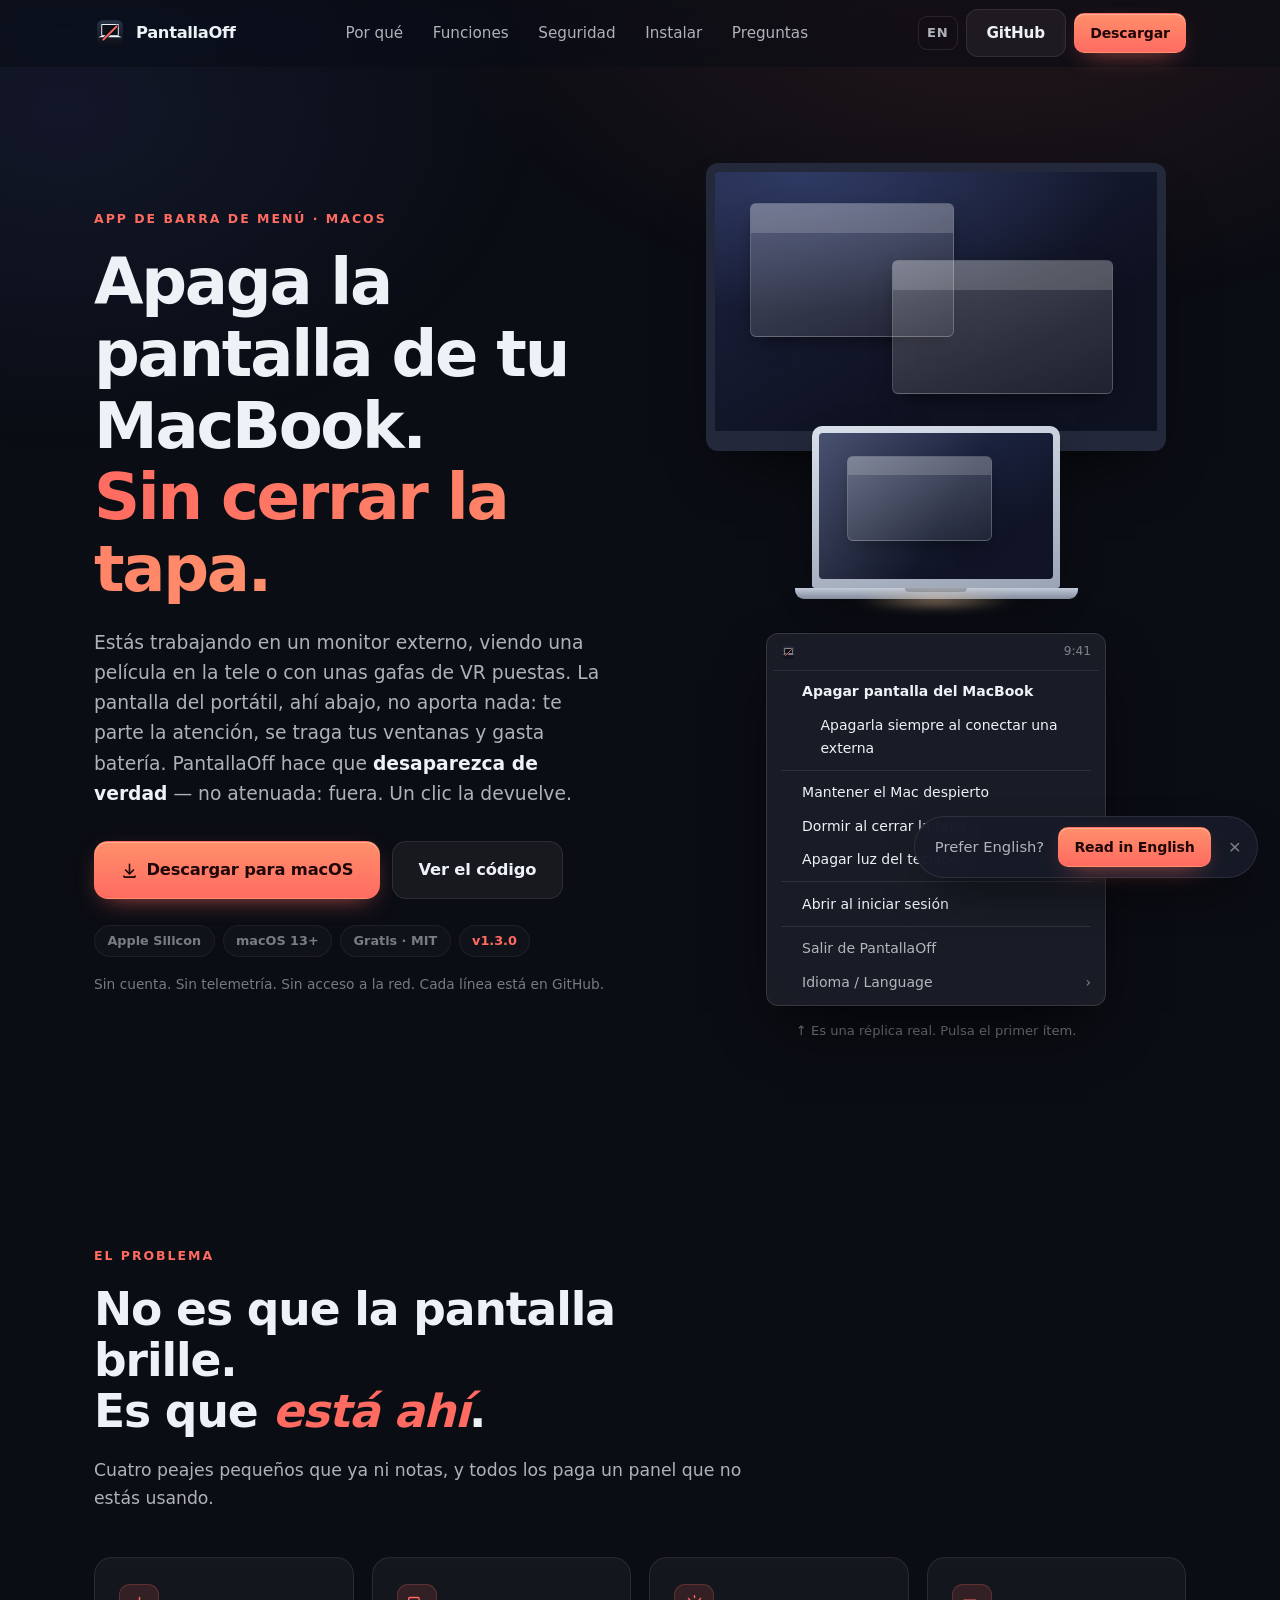
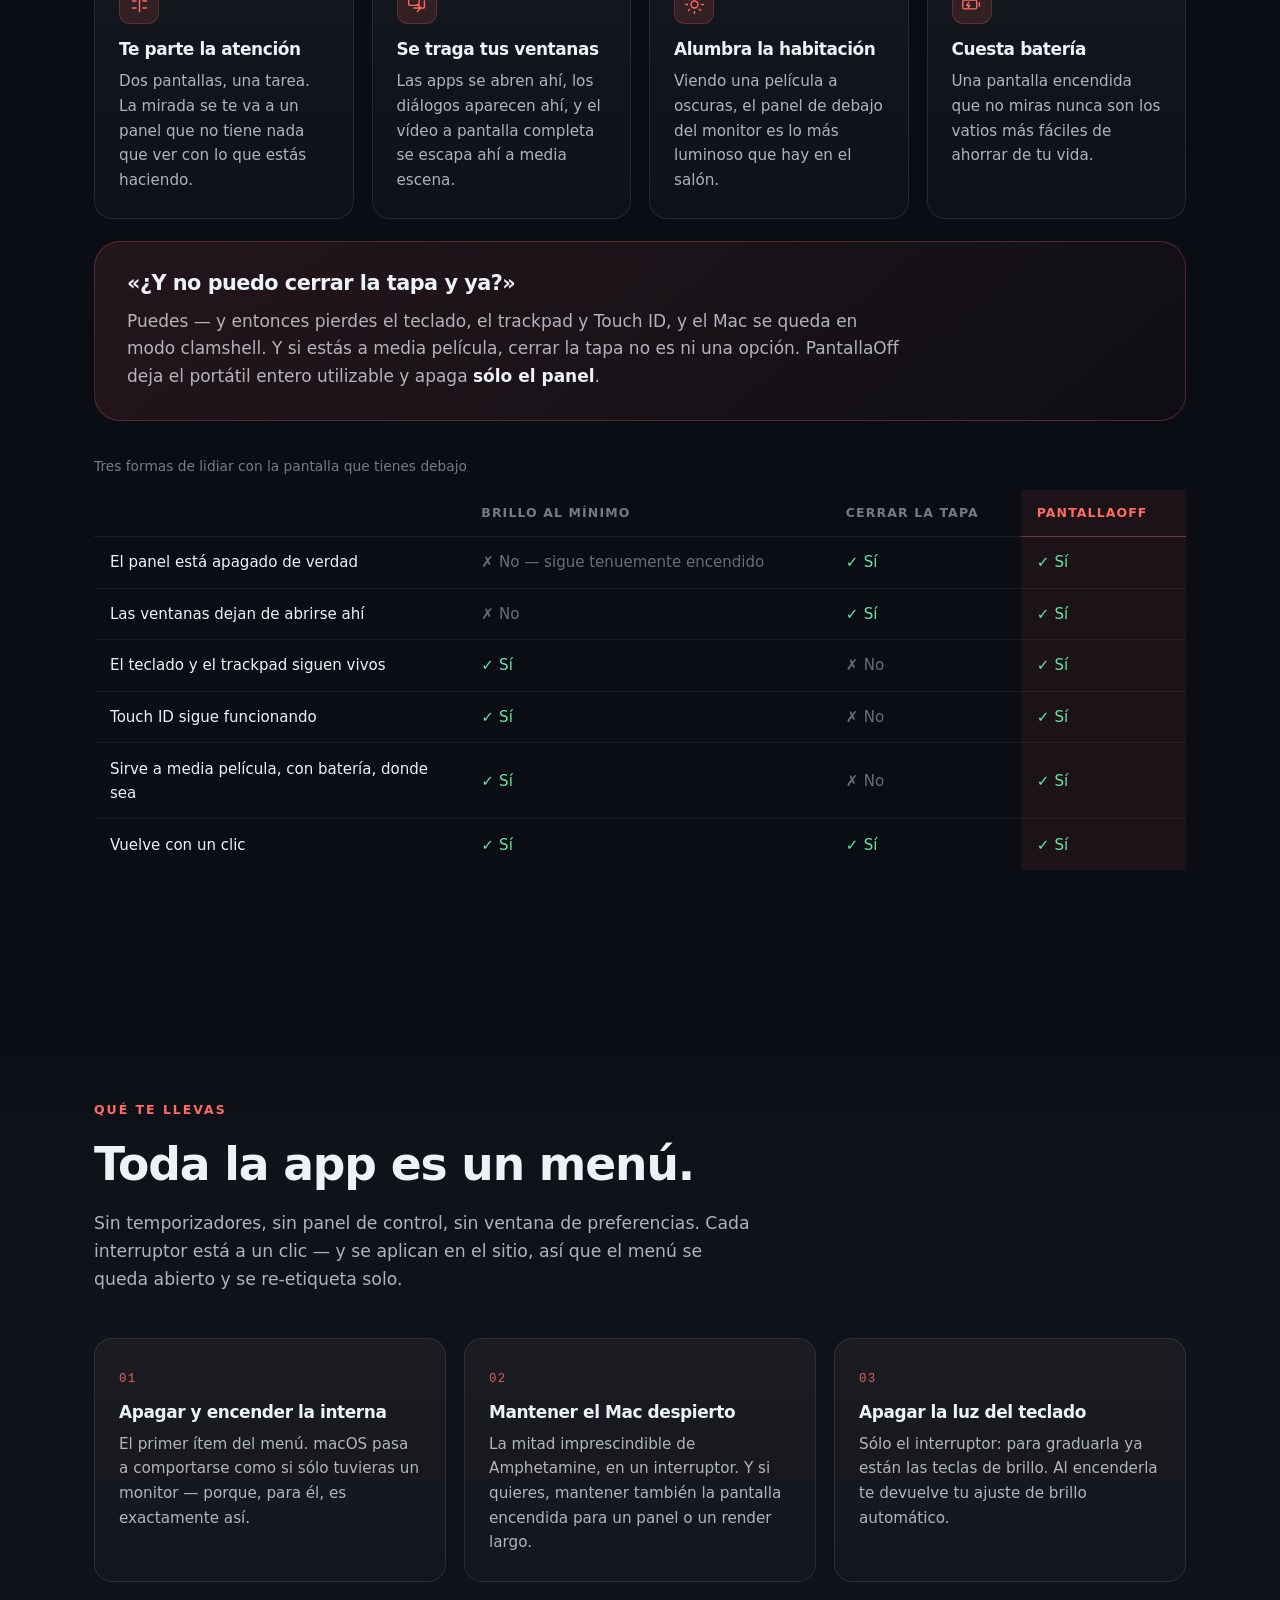
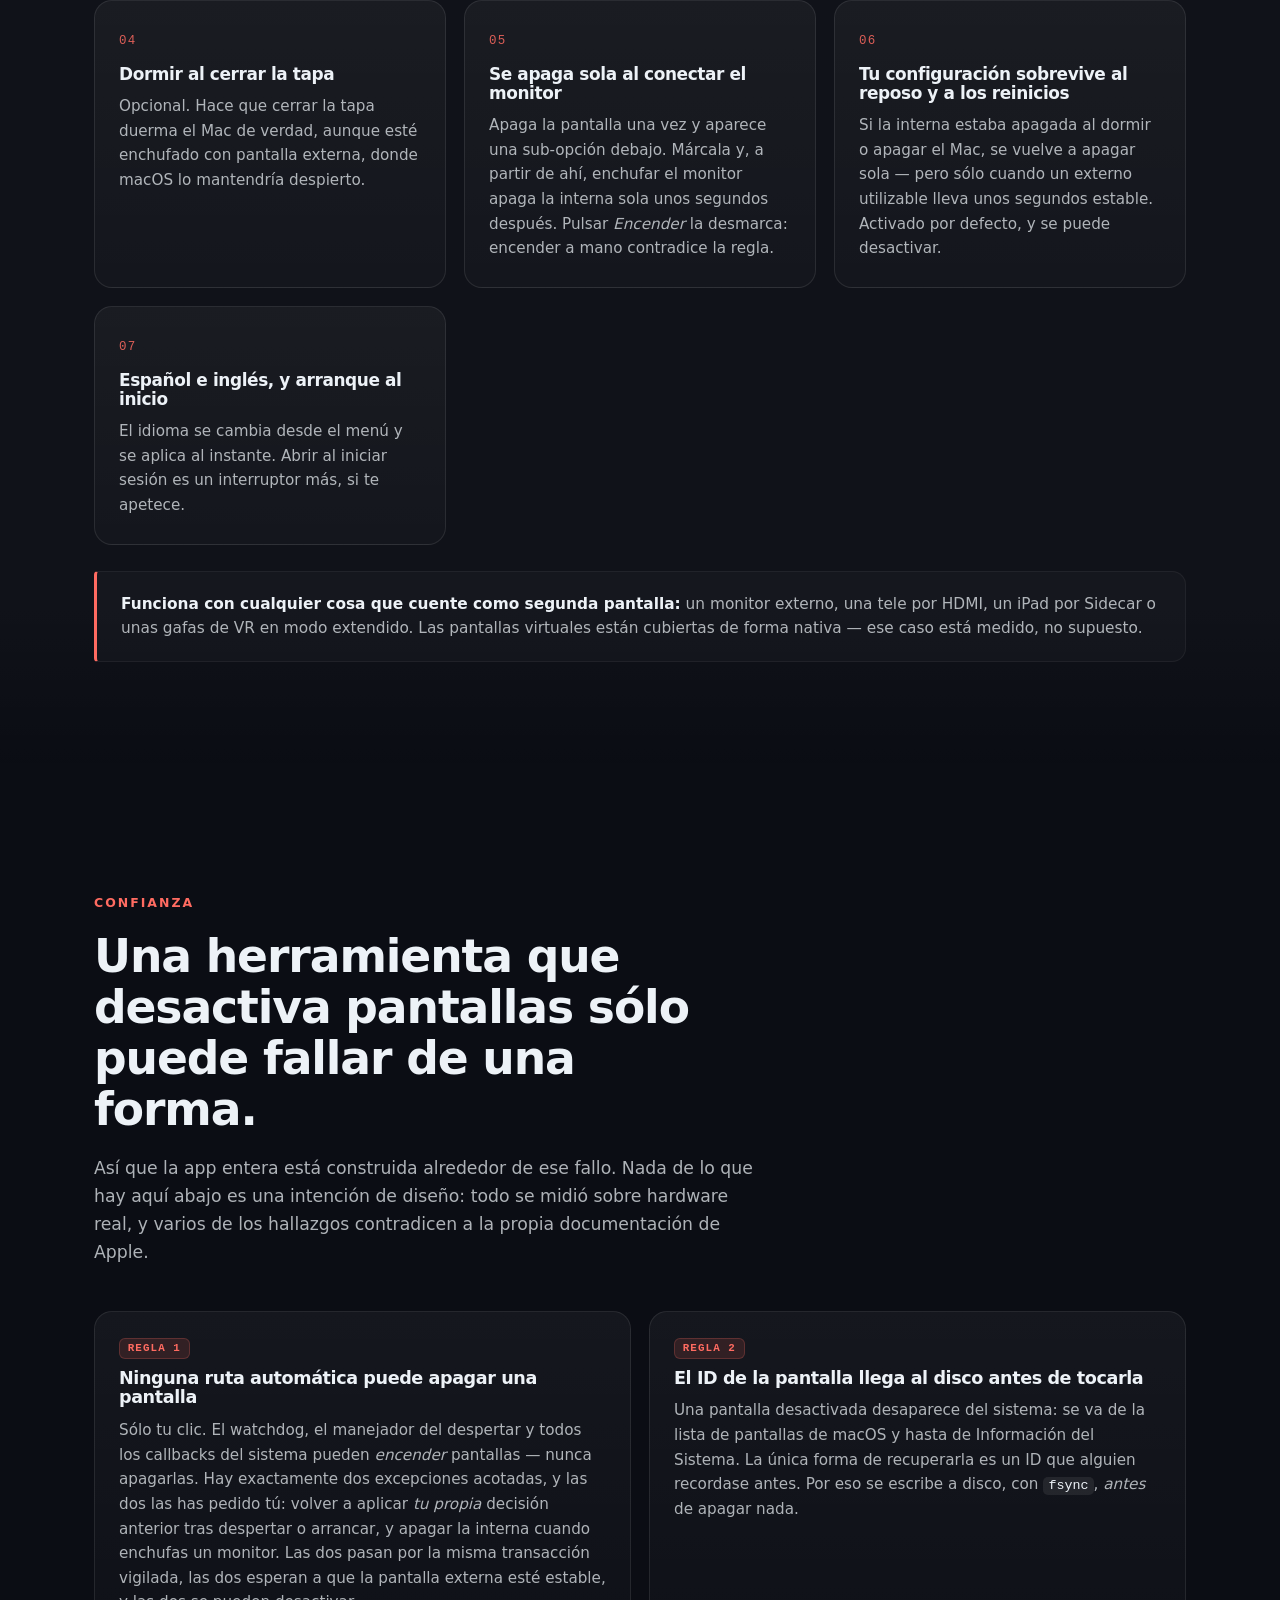
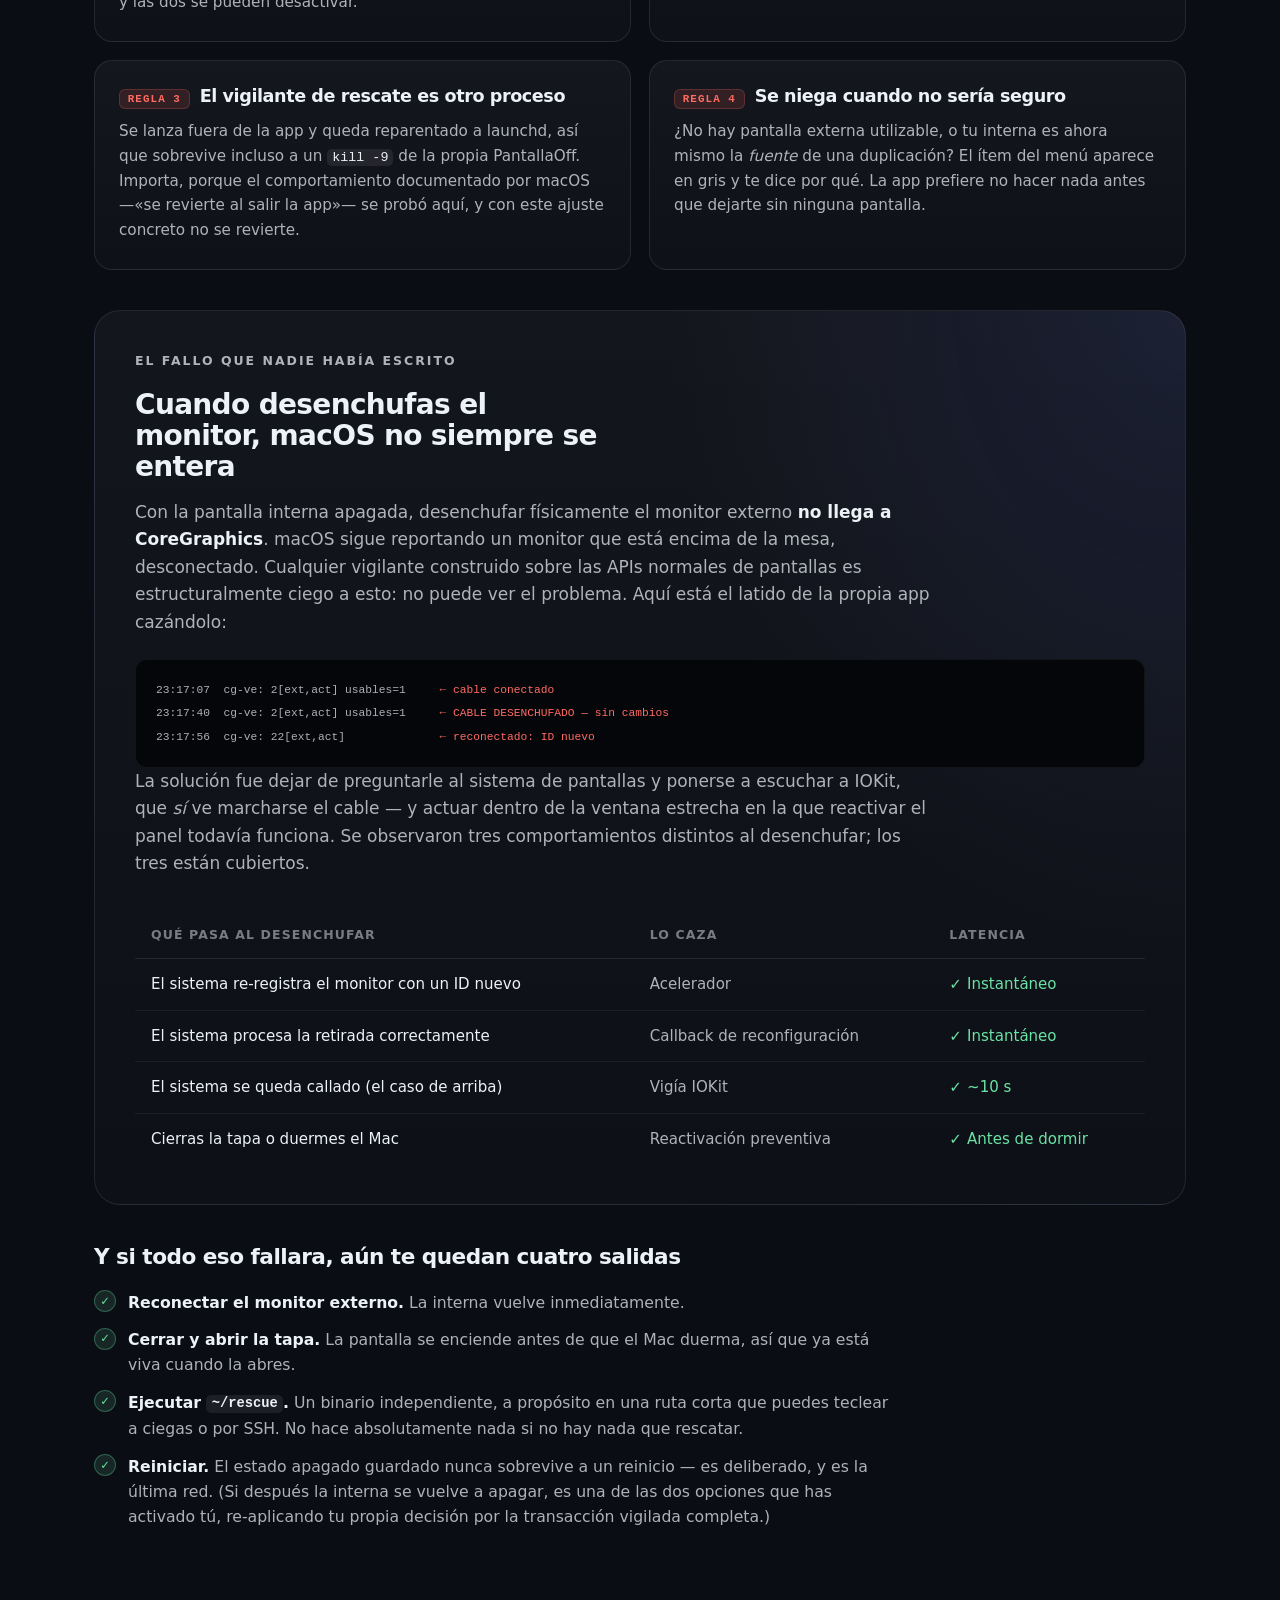
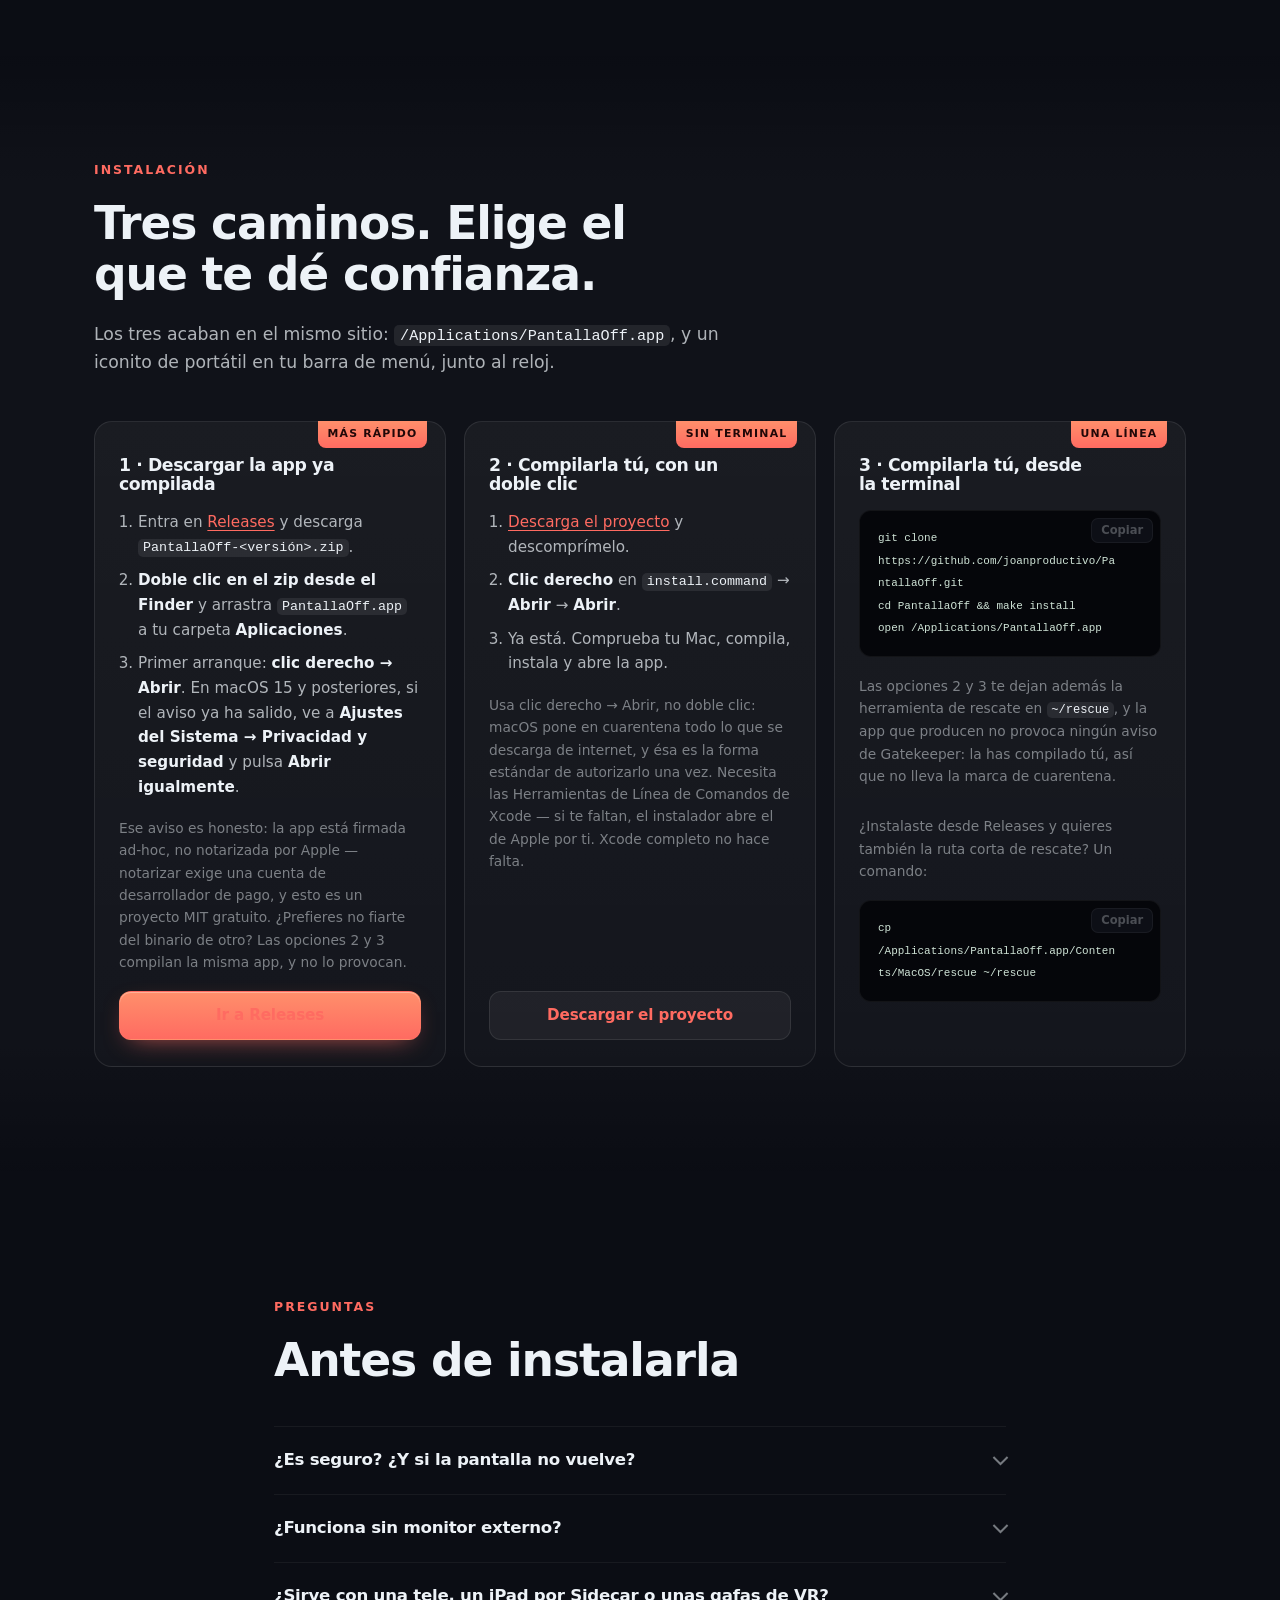
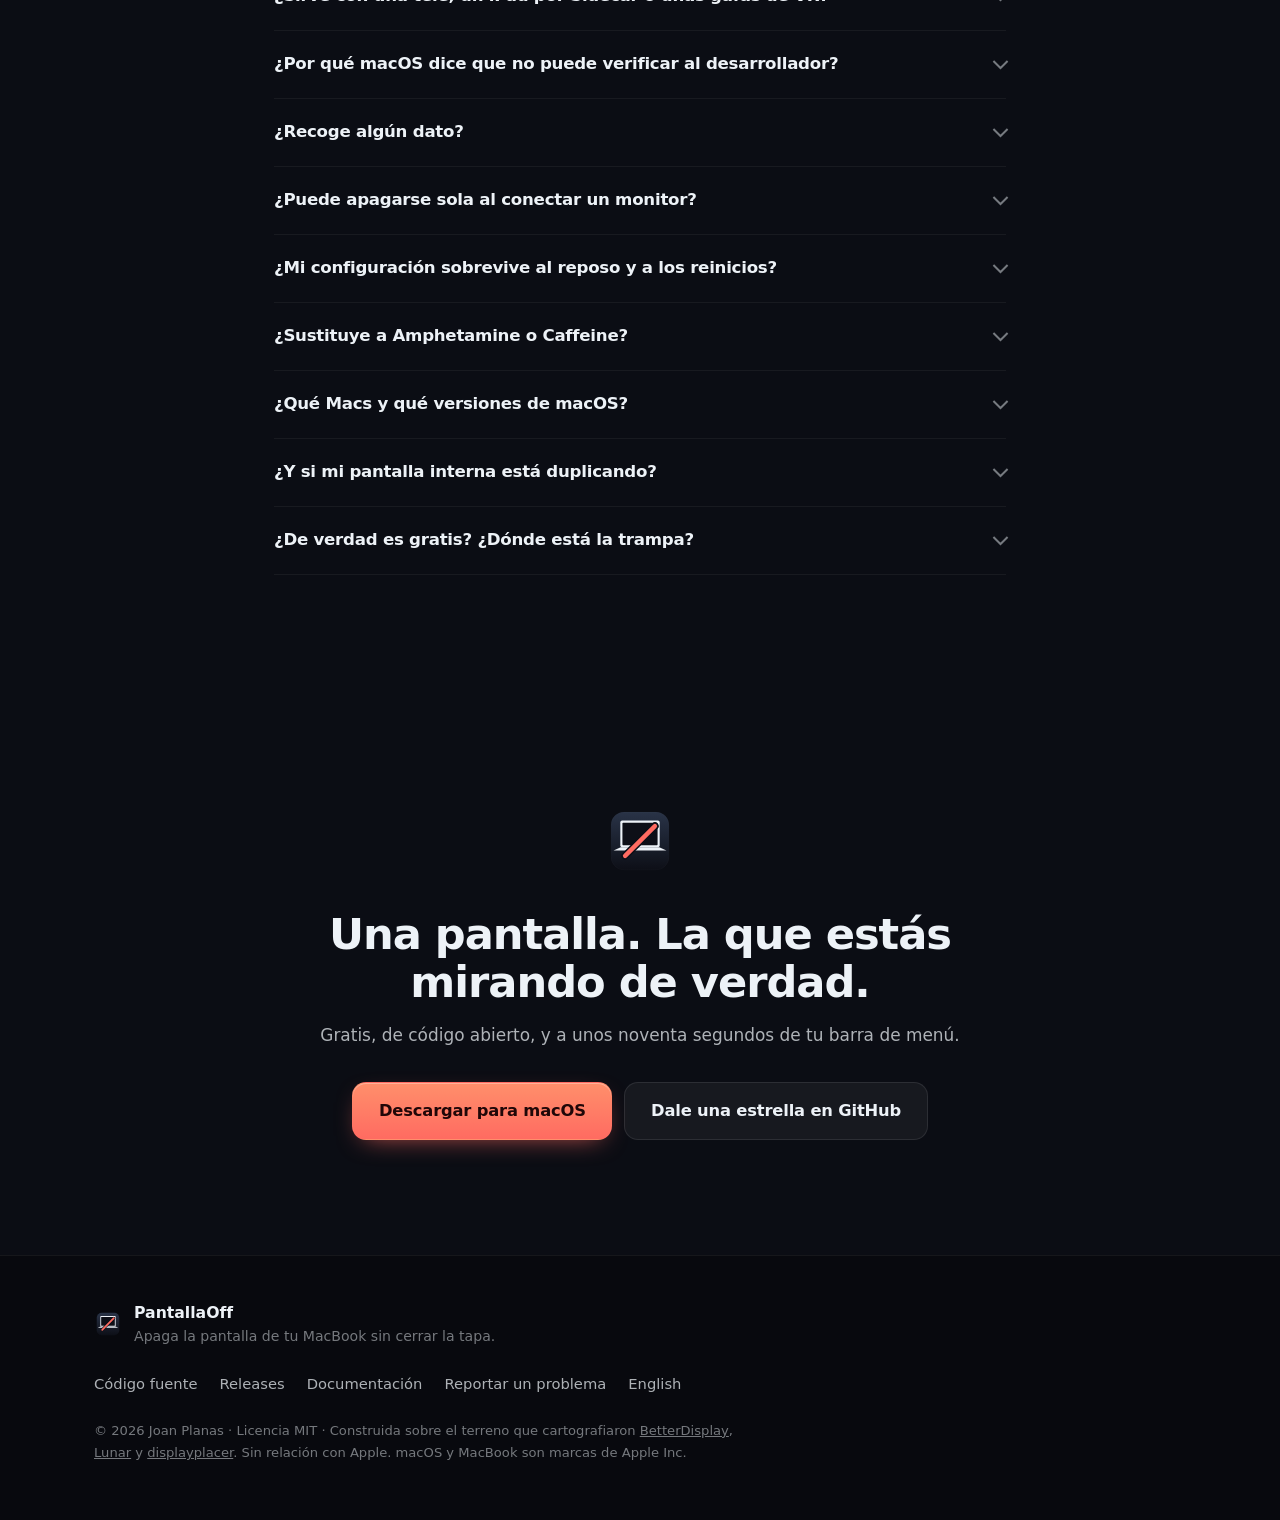
==== commit f3c08c53: "La web presenta el apagado al conectar una externa La maqueta interactiva del menú replica también e" ====
--- a/docs/es/index.html
+++ b/docs/es/index.html
@@ -12,10 +12,10 @@
 <meta name="theme-color" content="#0b0d14">
 <meta name="color-scheme" content="dark">
 
-<link rel="canonical" href="https://joanproductivo.github.io/PantallaOff/es/">
-<link rel="alternate" hreflang="en" href="https://joanproductivo.github.io/PantallaOff/">
-<link rel="alternate" hreflang="es" href="https://joanproductivo.github.io/PantallaOff/es/">
-<link rel="alternate" hreflang="x-default" href="https://joanproductivo.github.io/PantallaOff/">
+<link rel="canonical" href="https://pantallaoff.joanproductivo.com/es/">
+<link rel="alternate" hreflang="en" href="https://pantallaoff.joanproductivo.com/">
+<link rel="alternate" hreflang="es" href="https://pantallaoff.joanproductivo.com/es/">
+<link rel="alternate" hreflang="x-default" href="https://pantallaoff.joanproductivo.com/">
 
 <meta property="og:type" content="website">
 <meta property="og:site_name" content="PantallaOff">
@@ -23,20 +23,20 @@
 <meta property="og:locale:alternate" content="en_GB">
 <meta property="og:title" content="PantallaOff — Apaga la pantalla de tu MacBook sin cerrar la tapa">
 <meta property="og:description" content="Un clic y la pantalla interna desaparece de verdad — no atenuada. El teclado, el trackpad y Touch ID siguen funcionando. Gratis y de código abierto.">
-<meta property="og:url" content="https://joanproductivo.github.io/PantallaOff/es/">
-<meta property="og:image" content="https://joanproductivo.github.io/PantallaOff/assets/og.es.jpg">
+<meta property="og:url" content="https://pantallaoff.joanproductivo.com/es/">
+<meta property="og:image" content="https://pantallaoff.joanproductivo.com/assets/og.es.jpg">
 <meta property="og:image:width" content="1200">
 <meta property="og:image:height" content="630">
 <meta property="og:image:alt" content="PantallaOff — apaga la pantalla de tu MacBook sin cerrar la tapa">
 <meta name="twitter:card" content="summary_large_image">
 <meta name="twitter:title" content="PantallaOff — Apaga la pantalla de tu MacBook sin cerrar la tapa">
 <meta name="twitter:description" content="Un clic y la pantalla interna desaparece de verdad — no atenuada. El teclado, el trackpad y Touch ID siguen funcionando. Gratis y de código abierto.">
-<meta name="twitter:image" content="https://joanproductivo.github.io/PantallaOff/assets/og.es.jpg">
+<meta name="twitter:image" content="https://pantallaoff.joanproductivo.com/assets/og.es.jpg">
 
 <link rel="icon" href="../assets/icon.svg" type="image/svg+xml">
 <link rel="icon" href="../assets/icon-512.png" type="image/png" sizes="512x512">
 <link rel="apple-touch-icon" href="../assets/icon-180.png">
-<link rel="stylesheet" href="../assets/styles.css">
+<link rel="stylesheet" href="../assets/styles.css?v=2">
 </head>
 <body>
 
@@ -93,7 +93,7 @@
         <li>Apple Silicon</li>
         <li>macOS 13+</li>
         <li>Gratis · MIT</li>
-        <li><span class="version-badge" id="version-badge">v1.2.1</span></li>
+        <li><span class="version-badge" id="version-badge">v1.3.0</span></li>
       </ul>
       <p class="fineprint">Sin cuenta. Sin telemetría. Sin acceso a la red. Cada línea está en GitHub.</p>
     </div>
@@ -128,6 +128,9 @@
         <button type="button" class="menu-item menu-primary" id="menu-toggle" aria-pressed="false">
           <span class="menu-check" aria-hidden="true"></span>
           <span class="menu-label">Apagar pantalla del MacBook</span>
+        </button>
+        <button type="button" class="menu-item menu-sub" id="menu-autooff" data-toggle aria-pressed="false" hidden>
+          <span class="menu-check" aria-hidden="true"></span><span class="menu-label">Apagarla siempre al conectar una externa</span>
         </button>
         <hr>
         <button type="button" class="menu-item" data-toggle aria-pressed="false">
@@ -260,11 +263,16 @@
       </article>
       <article class="card feature">
         <span class="feature-num">05</span>
+        <h3>Se apaga sola al conectar el monitor</h3>
+        <p>Apaga la pantalla una vez y aparece una sub-opción debajo. Márcala y, a partir de ahí, enchufar el monitor apaga la interna sola unos segundos después. Pulsar <em>Encender</em> la desmarca: encender a mano contradice la regla.</p>
+      </article>
+      <article class="card feature">
+        <span class="feature-num">06</span>
         <h3>Tu configuración sobrevive al reposo y a los reinicios</h3>
         <p>Si la interna estaba apagada al dormir o apagar el Mac, se vuelve a apagar sola — pero sólo cuando un externo utilizable lleva unos segundos estable. Activado por defecto, y se puede desactivar.</p>
       </article>
       <article class="card feature">
-        <span class="feature-num">06</span>
+        <span class="feature-num">07</span>
         <h3>Español e inglés, y arranque al inicio</h3>
         <p>El idioma se cambia desde el menú y se aplica al instante. Abrir al iniciar sesión es un interruptor más, si te apetece.</p>
       </article>
@@ -294,9 +302,11 @@
         <h3><span class="pillar-tag">Regla 1</span> Ninguna ruta automática puede apagar una pantalla</h3>
         <p>
           Sólo tu clic. El watchdog, el manejador del despertar y todos los callbacks del sistema
-          pueden <em>encender</em> pantallas — nunca apagarlas. Hay exactamente una excepción
-          acotada, y es la que has pedido tú: volver a aplicar <em>tu propia</em> decisión anterior
-          tras despertar o arrancar, por la misma transacción vigilada. Se puede desactivar.
+          pueden <em>encender</em> pantallas — nunca apagarlas. Hay exactamente dos excepciones
+          acotadas, y las dos las has pedido tú: volver a aplicar <em>tu propia</em> decisión
+          anterior tras despertar o arrancar, y apagar la interna cuando enchufas un monitor. Las
+          dos pasan por la misma transacción vigilada, las dos esperan a que la pantalla externa
+          esté estable, y las dos se pueden desactivar.
         </p>
       </article>
       <article class="card pillar">
@@ -365,7 +375,7 @@
         <li><strong>Reconectar el monitor externo.</strong> La interna vuelve inmediatamente.</li>
         <li><strong>Cerrar y abrir la tapa.</strong> La pantalla se enciende antes de que el Mac duerma, así que ya está viva cuando la abres.</li>
         <li><strong>Ejecutar <code>~/rescue</code>.</strong> Un binario independiente, a propósito en una ruta corta que puedes teclear a ciegas o por SSH. No hace absolutamente nada si no hay nada que rescatar.</li>
-        <li><strong>Reiniciar.</strong> El estado apagado nunca sobrevive a un reinicio — es deliberado, y es la última red.</li>
+        <li><strong>Reiniciar.</strong> El estado apagado guardado nunca sobrevive a un reinicio — es deliberado, y es la última red. (Si después la interna se vuelve a apagar, es una de las dos opciones que has activado tú, re-aplicando tu propia decisión por la transacción vigilada completa.)</li>
       </ul>
     </div>
   </div>
@@ -453,7 +463,7 @@
       <details>
         <summary>¿Es seguro? ¿Y si la pantalla no vuelve?</summary>
         <div class="faq-body">
-          <p>Es la pregunta alrededor de la que está diseñada la app. Ninguna ruta automática puede apagar una pantalla: sólo tu clic. El ID de la pantalla se escribe a disco antes de apagar nada, un vigilante de rescate corre en otro proceso que sobrevive a que maten la app, y un vigía IOKit caza el único caso que a macOS se le escapa. Si fallara todo a la vez, aún tienes cuatro salidas: reconectar el monitor, cerrar y abrir la tapa, ejecutar <code>~/rescue</code> o reiniciar — el estado apagado nunca sobrevive a un reinicio.</p>
+          <p>Es la pregunta alrededor de la que está diseñada la app. Ninguna ruta automática puede apagar una pantalla por su cuenta: sólo tu clic, o una de las dos opciones que actives tú re-aplicando una decisión que ya tomaste, por esa misma transacción vigilada. El ID de la pantalla se escribe a disco antes de apagar nada, un vigilante de rescate corre en otro proceso que sobrevive a que maten la app, y un vigía IOKit caza el único caso que a macOS se le escapa. Si fallara todo a la vez, aún tienes cuatro salidas: reconectar el monitor, cerrar y abrir la tapa, ejecutar <code>~/rescue</code> o reiniciar — el estado apagado nunca sobrevive a un reinicio.</p>
         </div>
       </details>
       <details>
@@ -478,6 +488,12 @@
         <summary>¿Recoge algún dato?</summary>
         <div class="faq-body">
           <p>Ninguno. No hay cuenta, ni analítica, ni acceso a la red. En marcha normal ni siquiera escribe un fichero de registro: los eventos se quedan en un búfer pequeño en memoria y sólo llegan al disco si algo va mal, para poder diagnosticar después una pantalla en negro.</p>
+        </div>
+      </details>
+      <details>
+        <summary>¿Puede apagarse sola al conectar un monitor?</summary>
+        <div class="faq-body">
+          <p>Sí, y viene desactivado. Apaga la pantalla una vez y aparece una sub-opción justo debajo del ítem del menú; márcala y, a partir de ahí, enchufar el monitor apaga la interna sola unos segundos después — por la misma transacción vigilada que tu clic, así que si en ese momento no hay una externa estable, no pasa nada. La marca se recuerda entre reinicios. Pulsar <em>Encender pantalla del MacBook</em> la desmarca, porque encender a mano contradice la regla. Sólo con monitores físicos: las pantallas virtuales (gafas de VR, Sidecar) no la disparan.</p>
         </div>
       </details>
       <details>
@@ -561,7 +577,7 @@
   <button type="button" class="nudge-close" aria-label="Cerrar">×</button>
 </div>
 
-<script src="../assets/app.js" defer></script>
+<script src="../assets/app.js?v=2" defer></script>
 
 <script type="application/ld+json">
 {
@@ -570,17 +586,17 @@
     {
       "@type": "SoftwareApplication",
       "name": "PantallaOff",
-      "url": "https://joanproductivo.github.io/PantallaOff/es/",
+      "url": "https://pantallaoff.joanproductivo.com/es/",
       "applicationCategory": "UtilitiesApplication",
       "operatingSystem": "macOS 13.0 o posterior, Apple Silicon",
-      "softwareVersion": "1.2.1",
+      "softwareVersion": "1.3.0",
       "description": "App de barra de menú para macOS que apaga la pantalla interna del MacBook con un clic, sin cerrar la tapa, manteniendo el teclado, el trackpad y Touch ID.",
       "downloadUrl": "https://github.com/joanproductivo/PantallaOff/releases/latest",
       "softwareHelp": "https://github.com/joanproductivo/PantallaOff/blob/main/README.es.md",
       "license": "https://opensource.org/licenses/MIT",
       "isAccessibleForFree": true,
       "inLanguage": ["es", "en"],
-      "image": "https://joanproductivo.github.io/PantallaOff/assets/og.es.jpg",
+      "image": "https://pantallaoff.joanproductivo.com/assets/og.es.jpg",
       "author": { "@type": "Person", "name": "Joan Planas" },
       "offers": { "@type": "Offer", "price": "0", "priceCurrency": "EUR" },
       "featureList": [
@@ -588,6 +604,7 @@
         "Mantener el Mac despierto, opcionalmente con la pantalla encendida",
         "Apagar y encender la luz del teclado",
         "Dormir al cerrar la tapa, incluso con pantalla externa conectada",
+        "Apagar la interna automáticamente al conectar una pantalla externa",
         "Restaurar la configuración de pantalla al despertar o arrancar",
         "Abrir al iniciar sesión",
         "Interfaz en español e inglés"
@@ -597,7 +614,7 @@
       "@type": "FAQPage",
       "mainEntity": [
         { "@type": "Question", "name": "¿Es seguro? ¿Y si la pantalla no vuelve?",
-          "acceptedAnswer": { "@type": "Answer", "text": "Ninguna ruta automática puede apagar una pantalla: sólo tu clic. El ID de la pantalla se escribe a disco antes de apagar nada, un vigilante de rescate corre en otro proceso que sobrevive a que maten la app, y un vigía IOKit caza el caso que a macOS se le escapa. Hay cuatro salidas: reconectar el monitor, cerrar y abrir la tapa, ejecutar ~/rescue o reiniciar — el estado apagado nunca sobrevive a un reinicio." } },
+          "acceptedAnswer": { "@type": "Answer", "text": "Ninguna ruta automática puede apagar una pantalla por su cuenta: sólo tu clic, o una de las dos opciones que actives tú re-aplicando una decisión que ya tomaste. El ID de la pantalla se escribe a disco antes de apagar nada, un vigilante de rescate corre en otro proceso que sobrevive a que maten la app, y un vigía IOKit caza el caso que a macOS se le escapa. Hay cuatro salidas: reconectar el monitor, cerrar y abrir la tapa, ejecutar ~/rescue o reiniciar — el estado apagado nunca sobrevive a un reinicio." } },
         { "@type": "Question", "name": "¿Funciona sin monitor externo?",
           "acceptedAnswer": { "@type": "Answer", "text": "No, y es deliberado. Sin una segunda pantalla utilizable, apagar la interna te dejaría sin ninguna, y con cero pantallas activas macOS no puede recuperar un panel por software. El ítem del menú se pone en gris y explica por qué." } },
         { "@type": "Question", "name": "¿Sirve con una tele, un iPad por Sidecar o unas gafas de VR?",
--- a/docs/assets/styles.css
+++ b/docs/assets/styles.css
@@ -630,3 +630,6 @@
   .card, .callout, .zombie, .note { border-color: #ccc; background: none; }
   a { color: #000; }
 }
+
+/* Sub-opción del menú: cuelga del ítem principal, sangrada como en la app. */
+.menu-item.menu-sub .menu-label { padding-left: 1.15rem; }
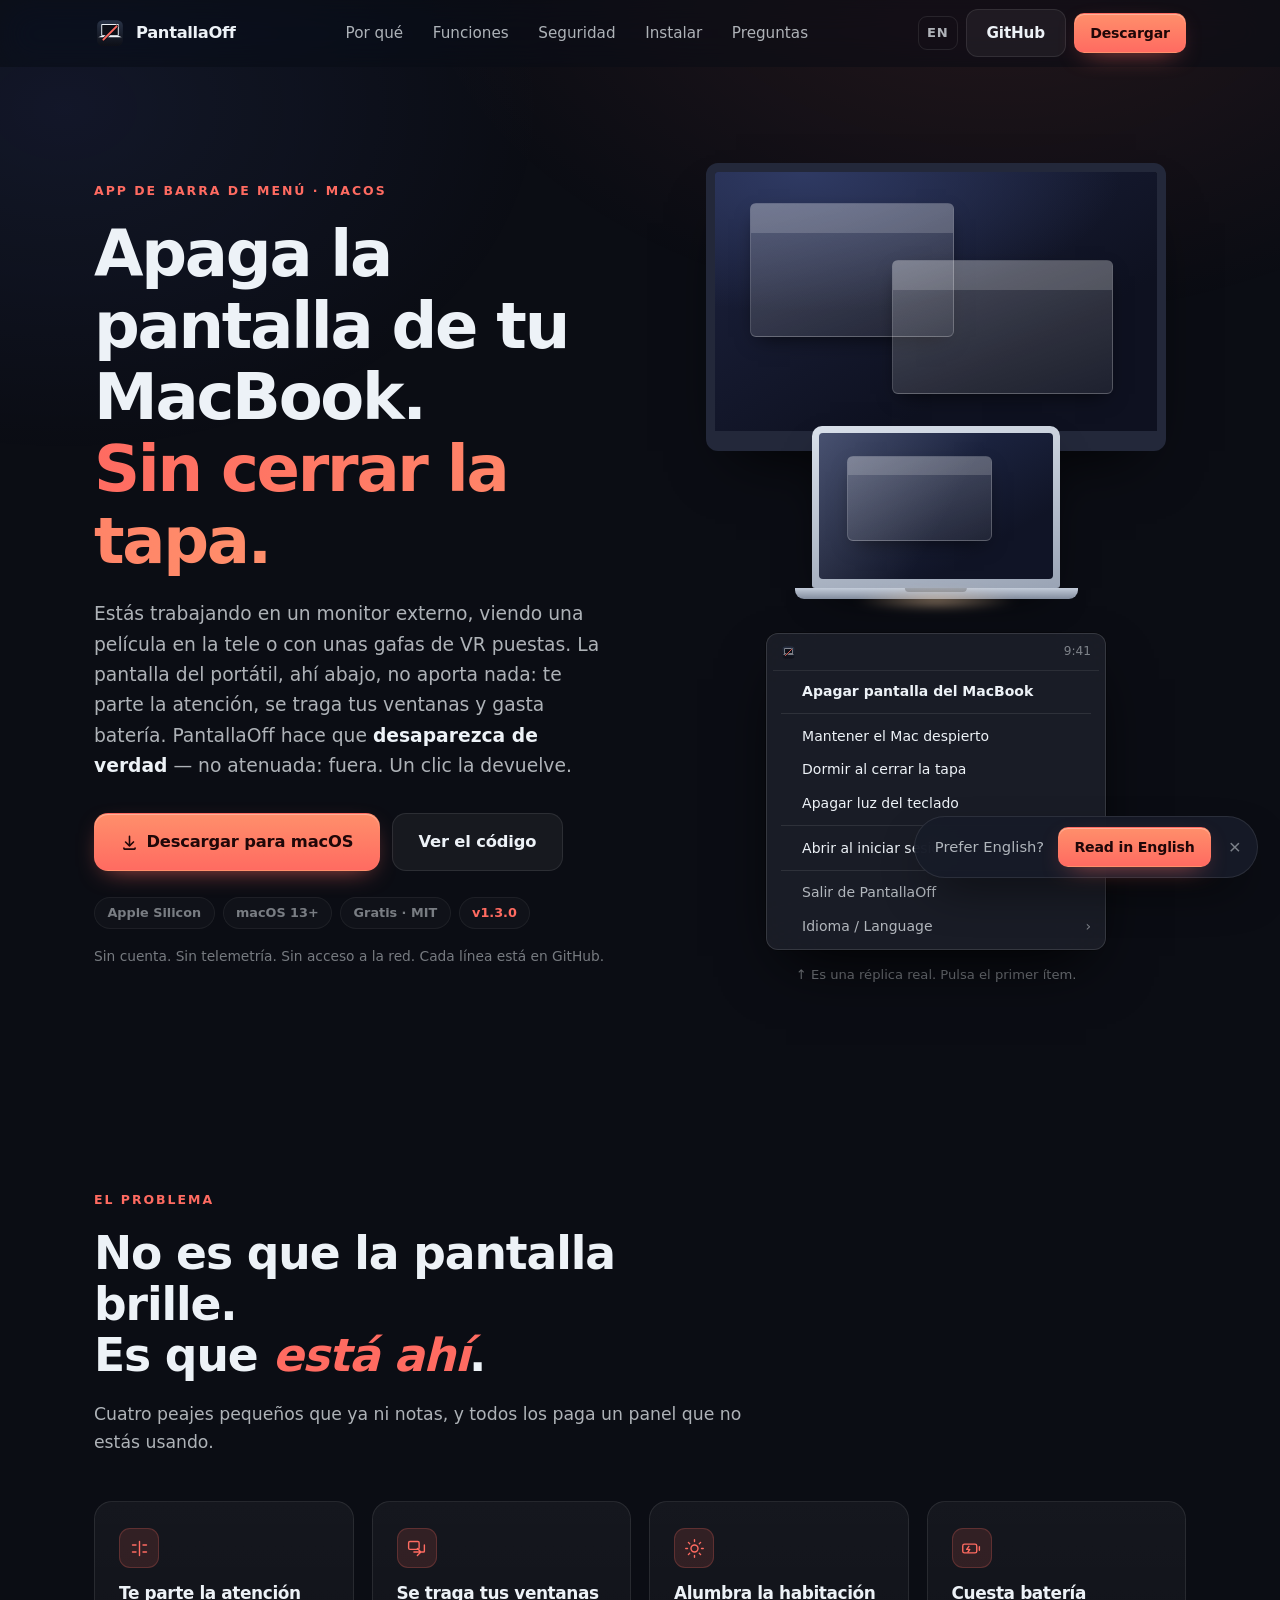
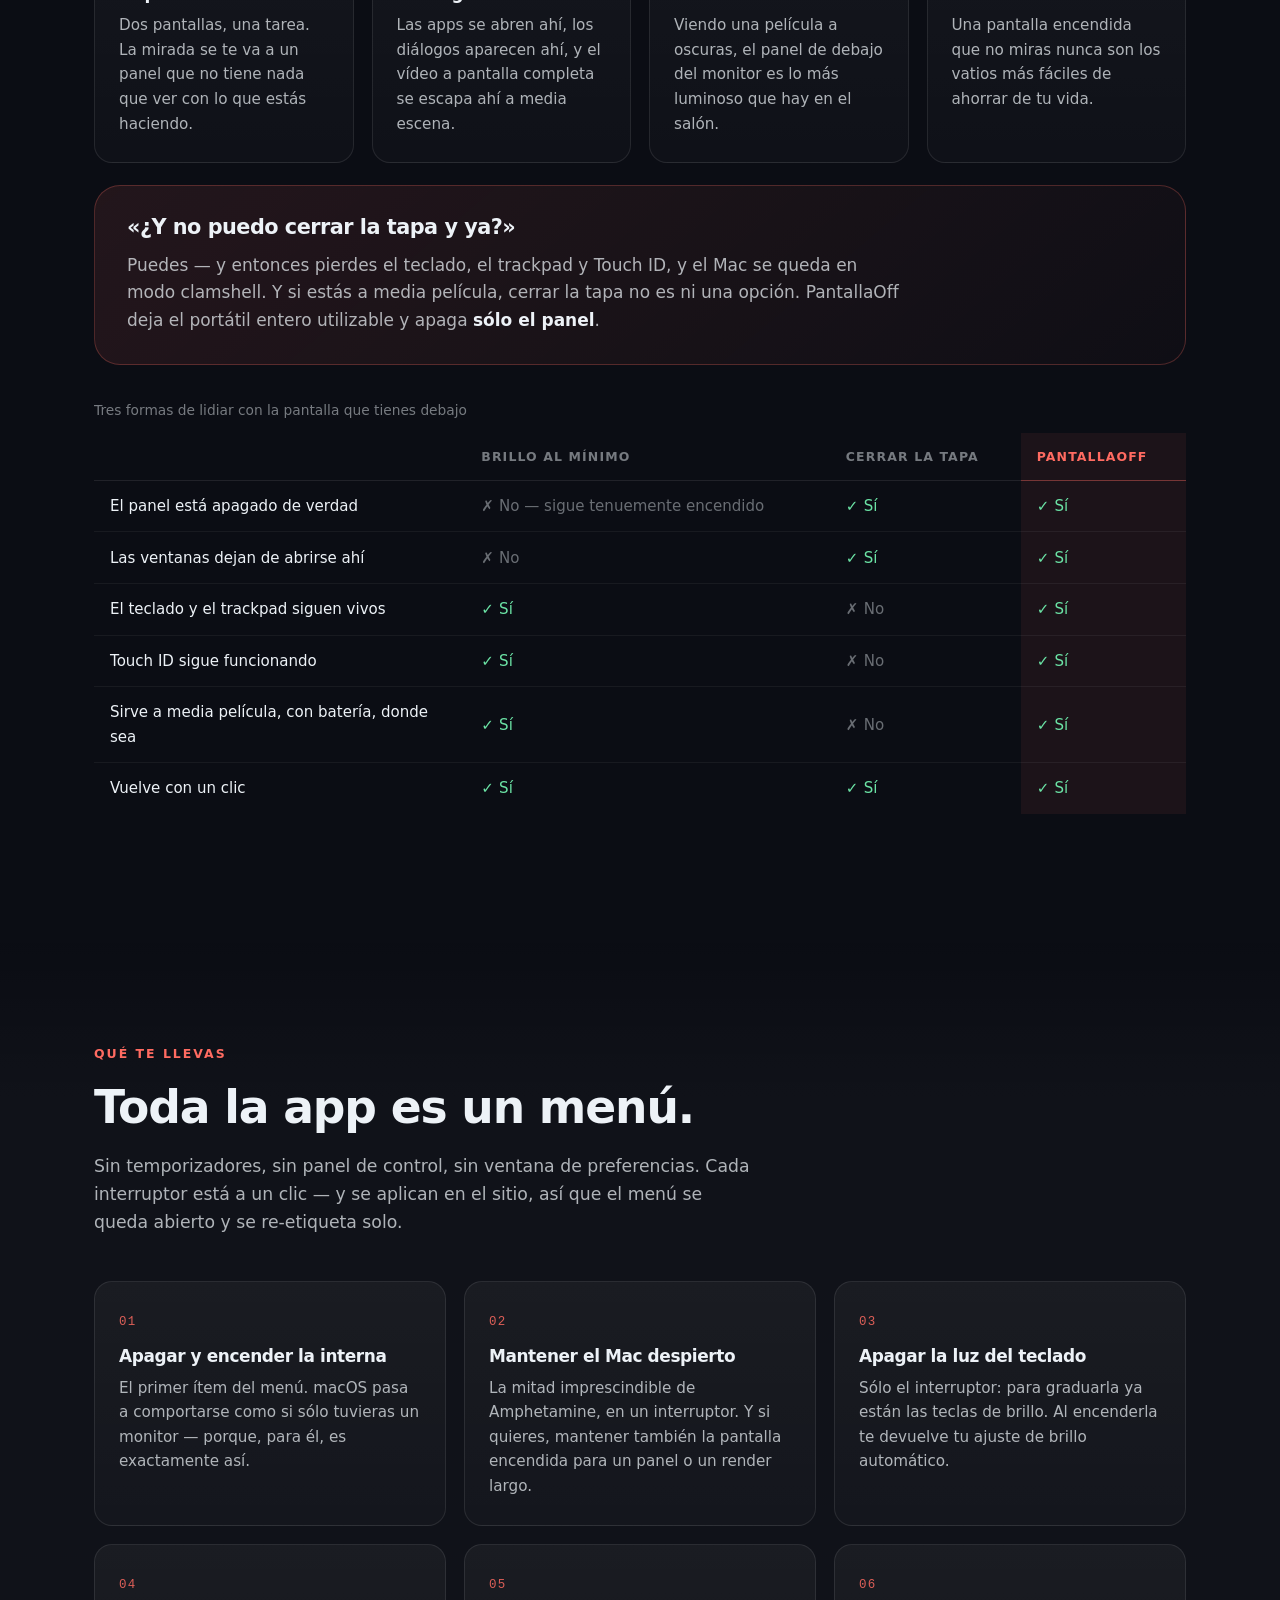
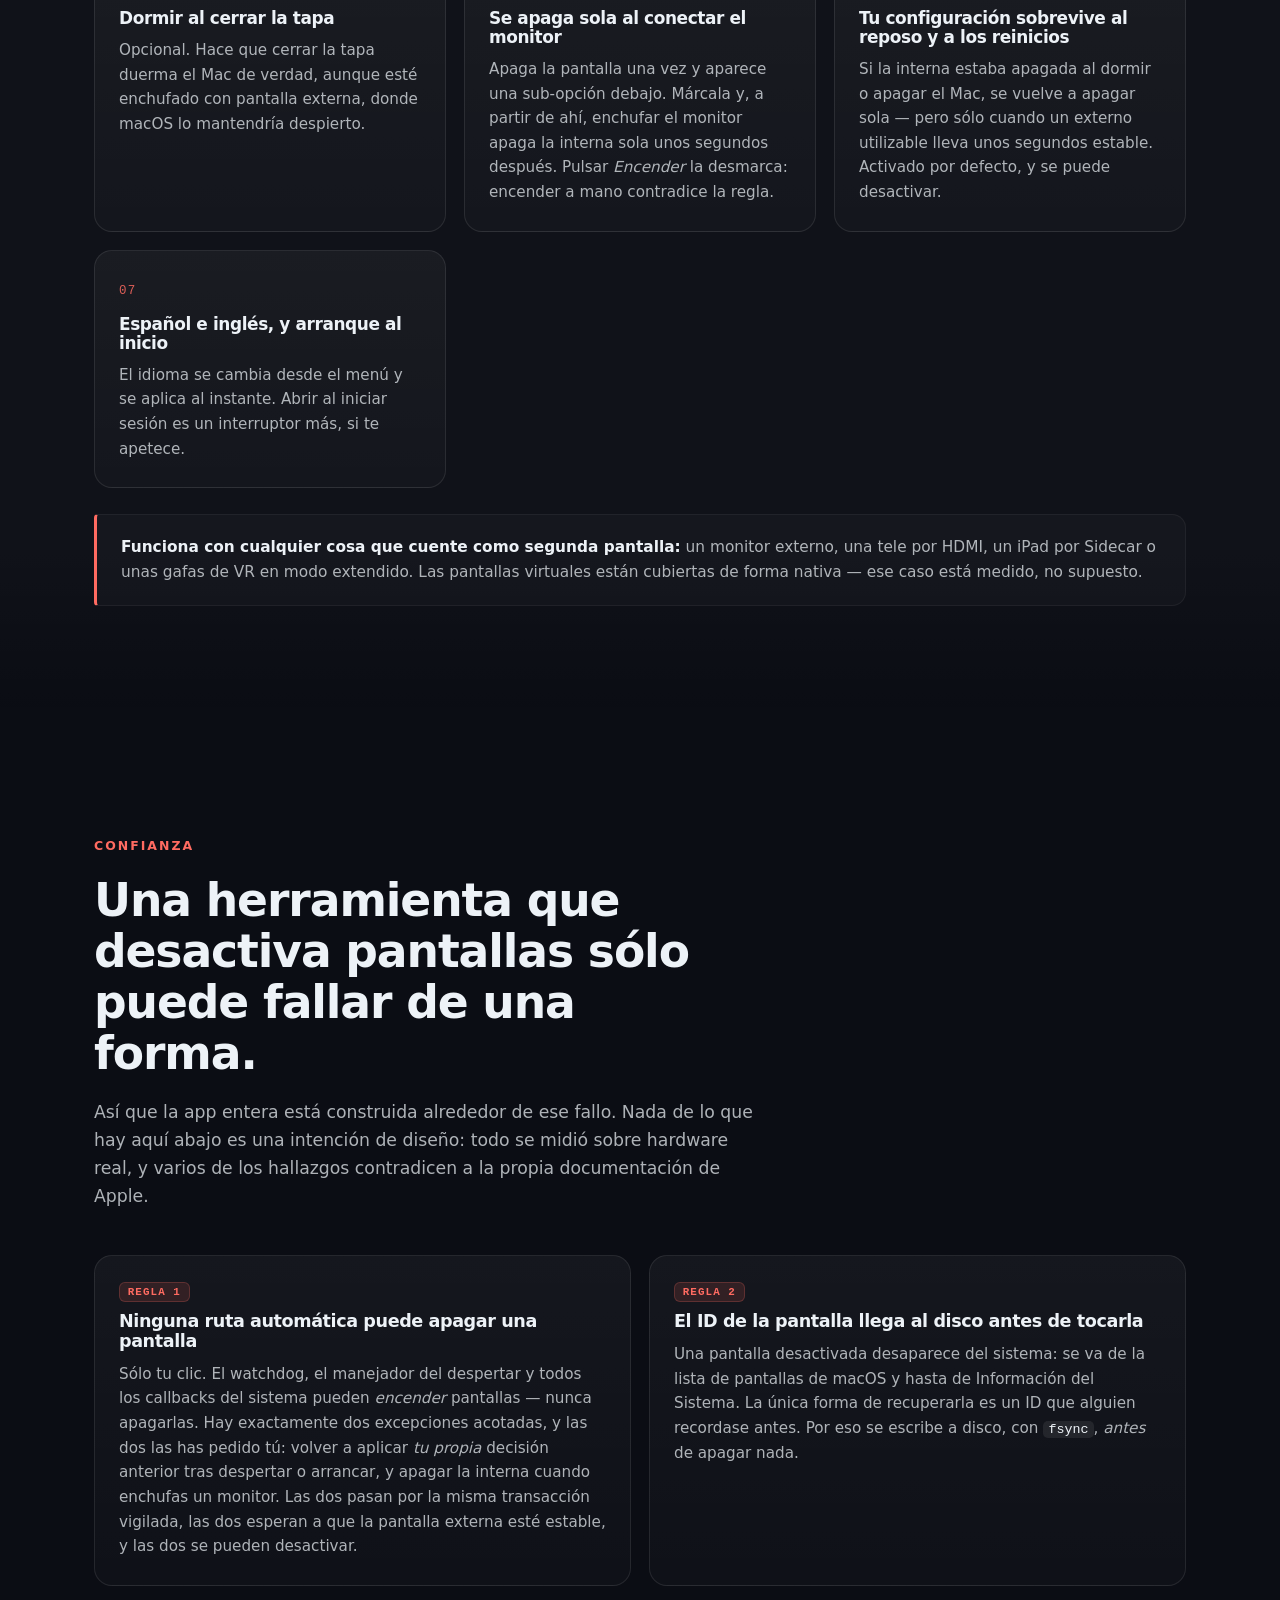
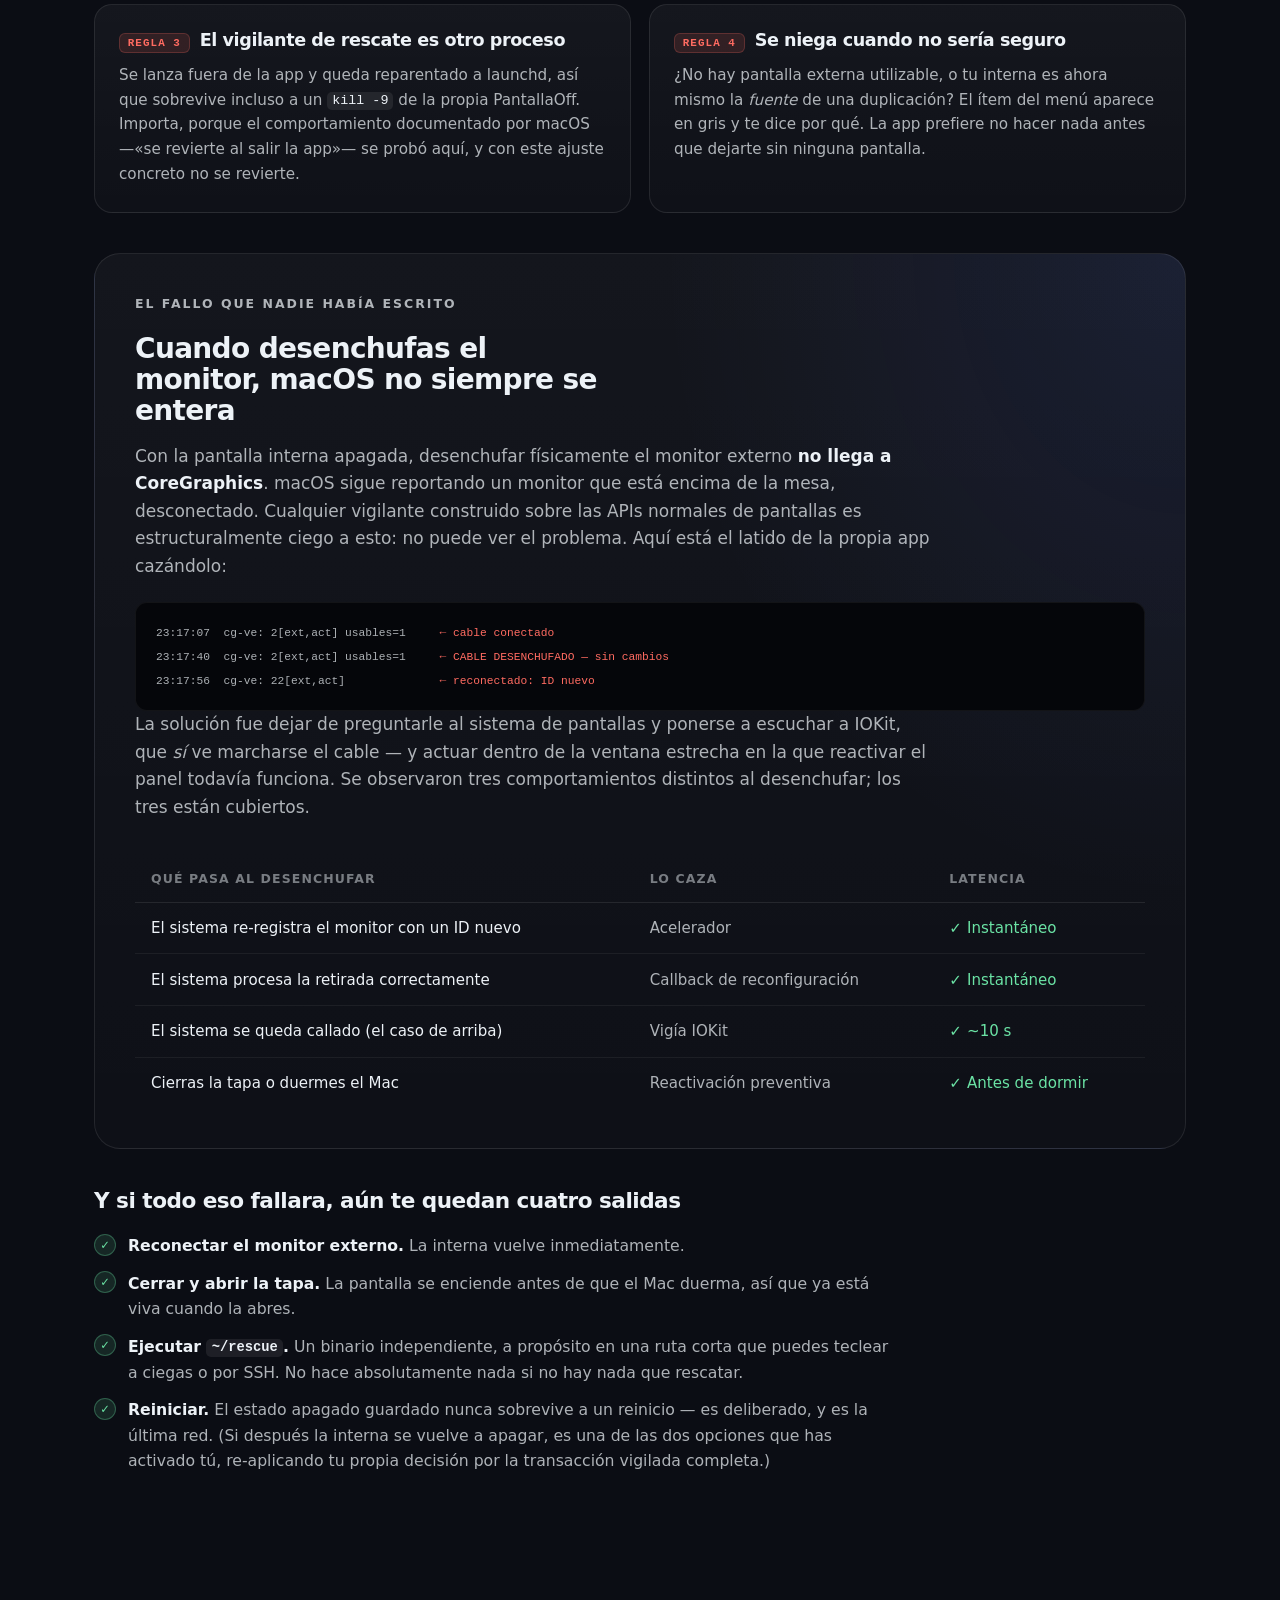
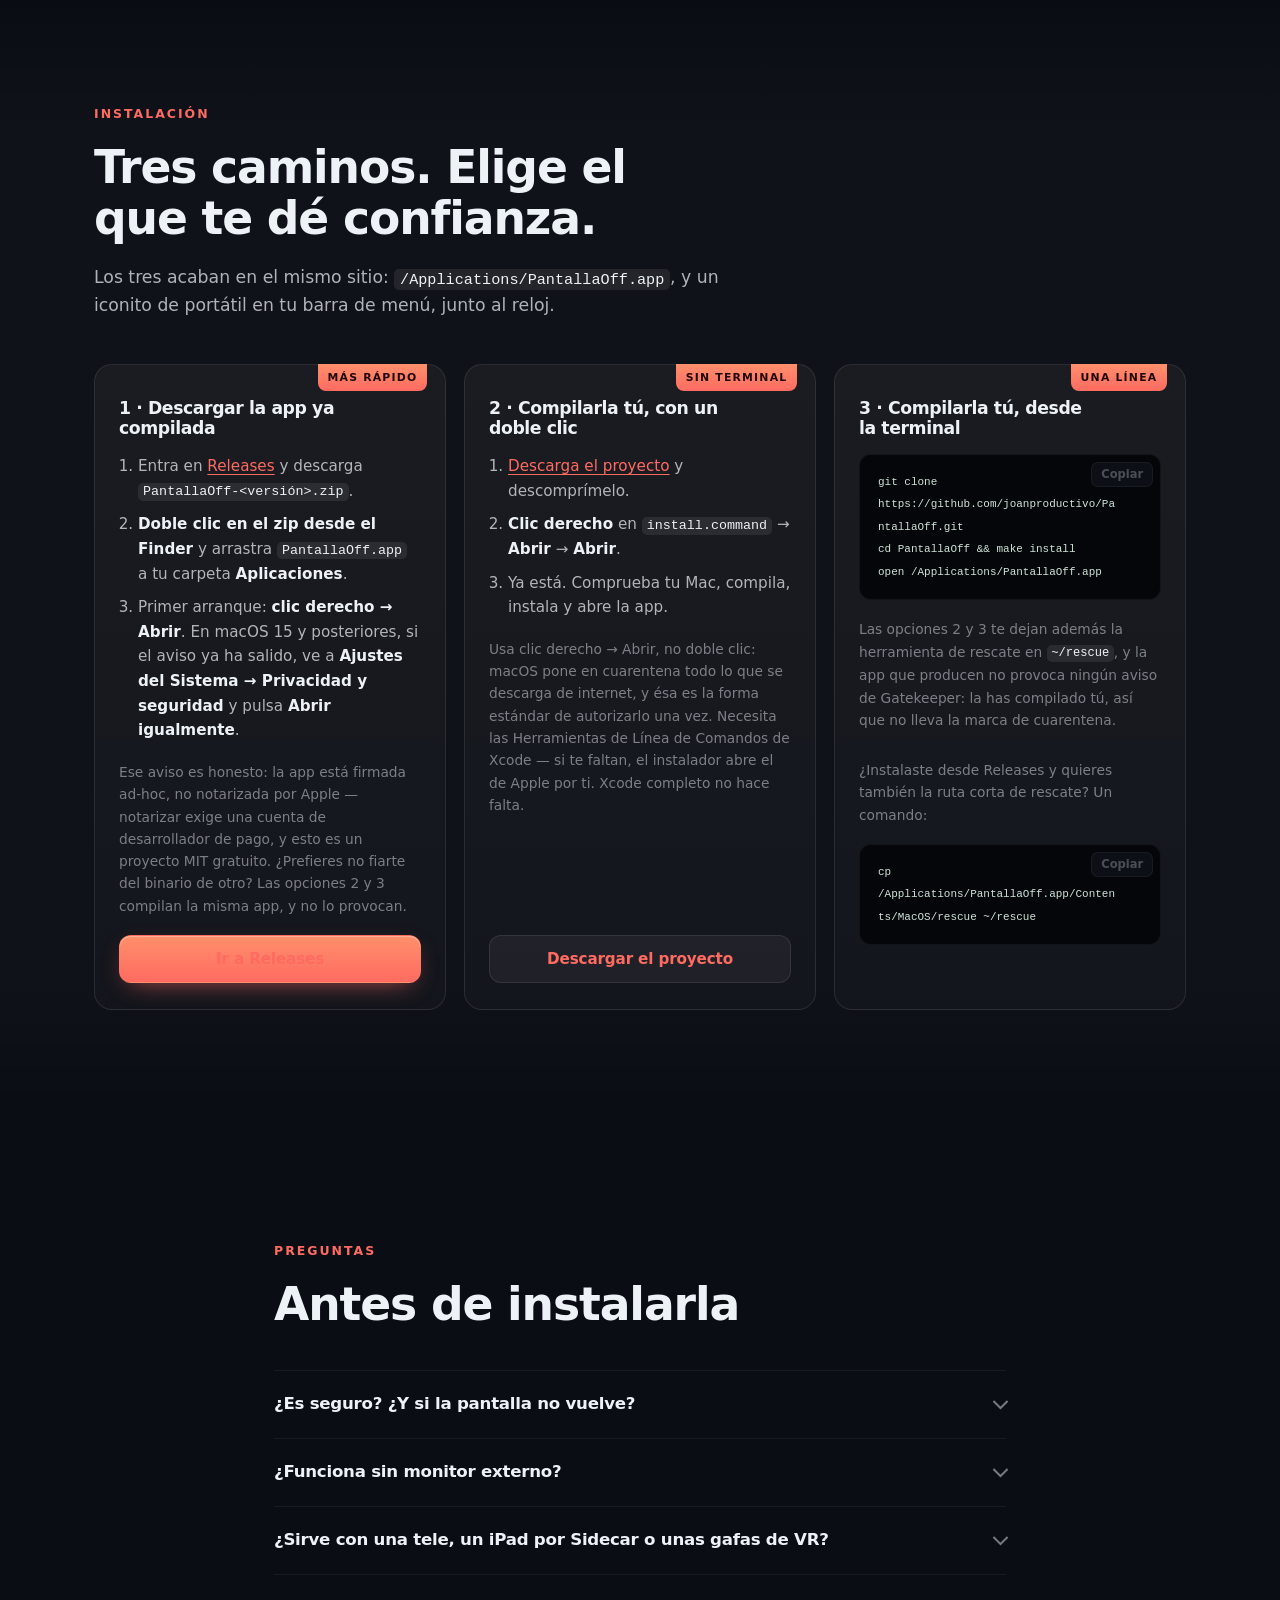
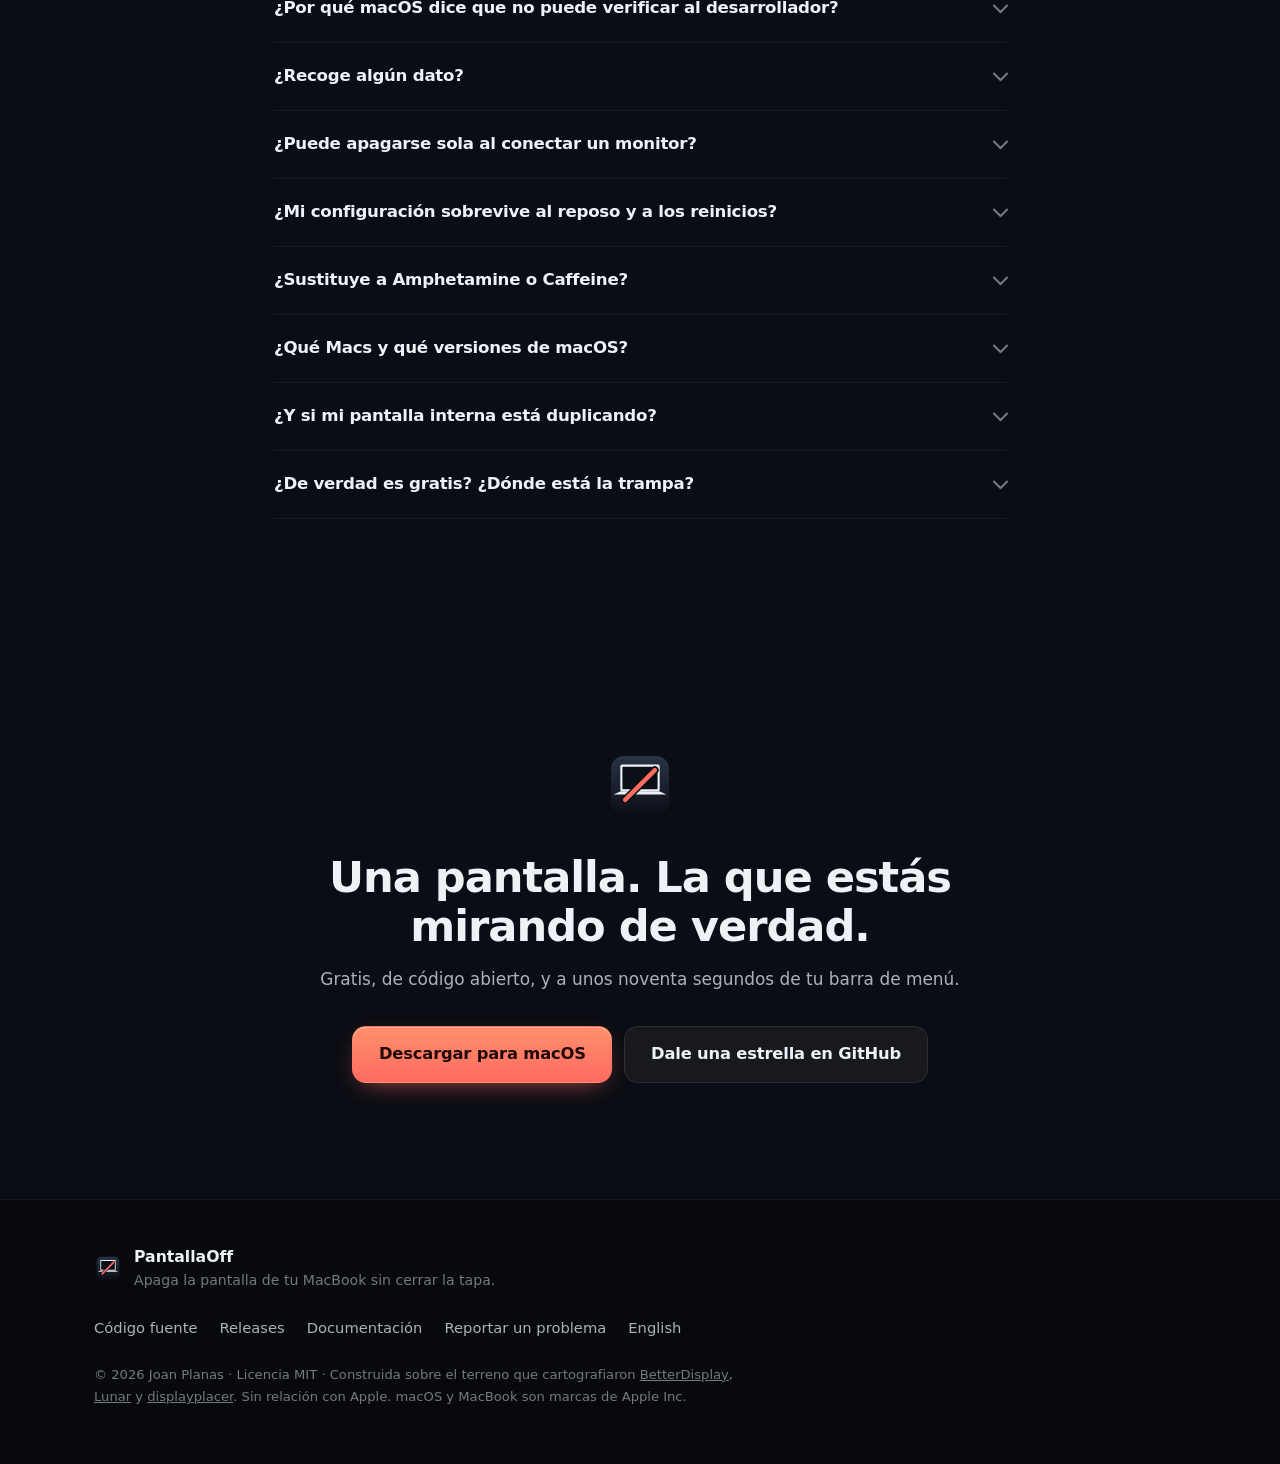
==== commit a4ed0f2e: "La sub-opción de la web sí se oculta con la pantalla encendida Se veía siempre. `.menu-item` declara" ====
--- a/docs/es/index.html
+++ b/docs/es/index.html
@@ -36,7 +36,7 @@
 <link rel="icon" href="../assets/icon.svg" type="image/svg+xml">
 <link rel="icon" href="../assets/icon-512.png" type="image/png" sizes="512x512">
 <link rel="apple-touch-icon" href="../assets/icon-180.png">
-<link rel="stylesheet" href="../assets/styles.css?v=2">
+<link rel="stylesheet" href="../assets/styles.css?v=3">
 </head>
 <body>
 
@@ -577,7 +577,7 @@
   <button type="button" class="nudge-close" aria-label="Cerrar">×</button>
 </div>
 
-<script src="../assets/app.js?v=2" defer></script>
+<script src="../assets/app.js?v=3" defer></script>
 
 <script type="application/ld+json">
 {
--- a/docs/assets/styles.css
+++ b/docs/assets/styles.css
@@ -633,3 +633,6 @@
 
 /* Sub-opción del menú: cuelga del ítem principal, sangrada como en la app. */
 .menu-item.menu-sub .menu-label { padding-left: 1.15rem; }
+/* `display: flex` en .menu-item pisa el display:none que el navegador da a
+   [hidden], así que sin esto la fila se ve siempre. Mismo caso que .lang-nudge. */
+.menu-item[hidden] { display: none; }
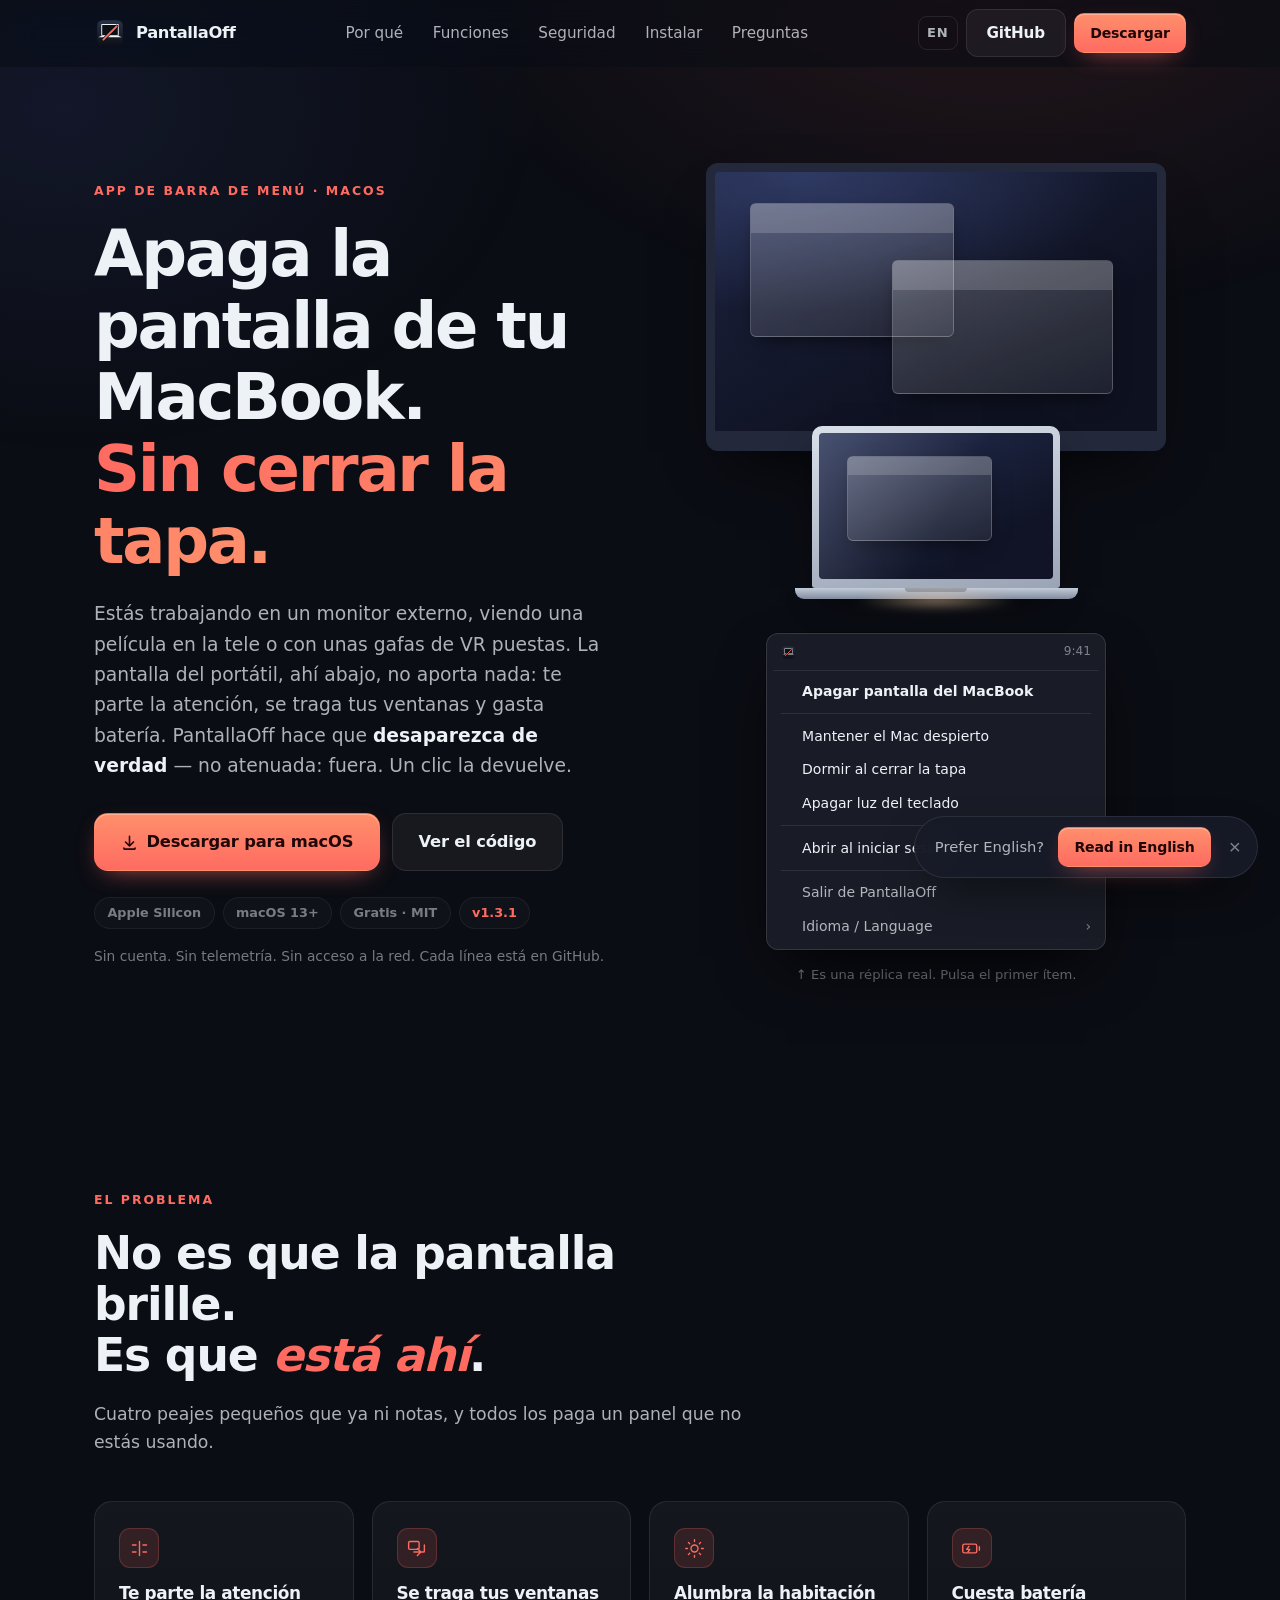
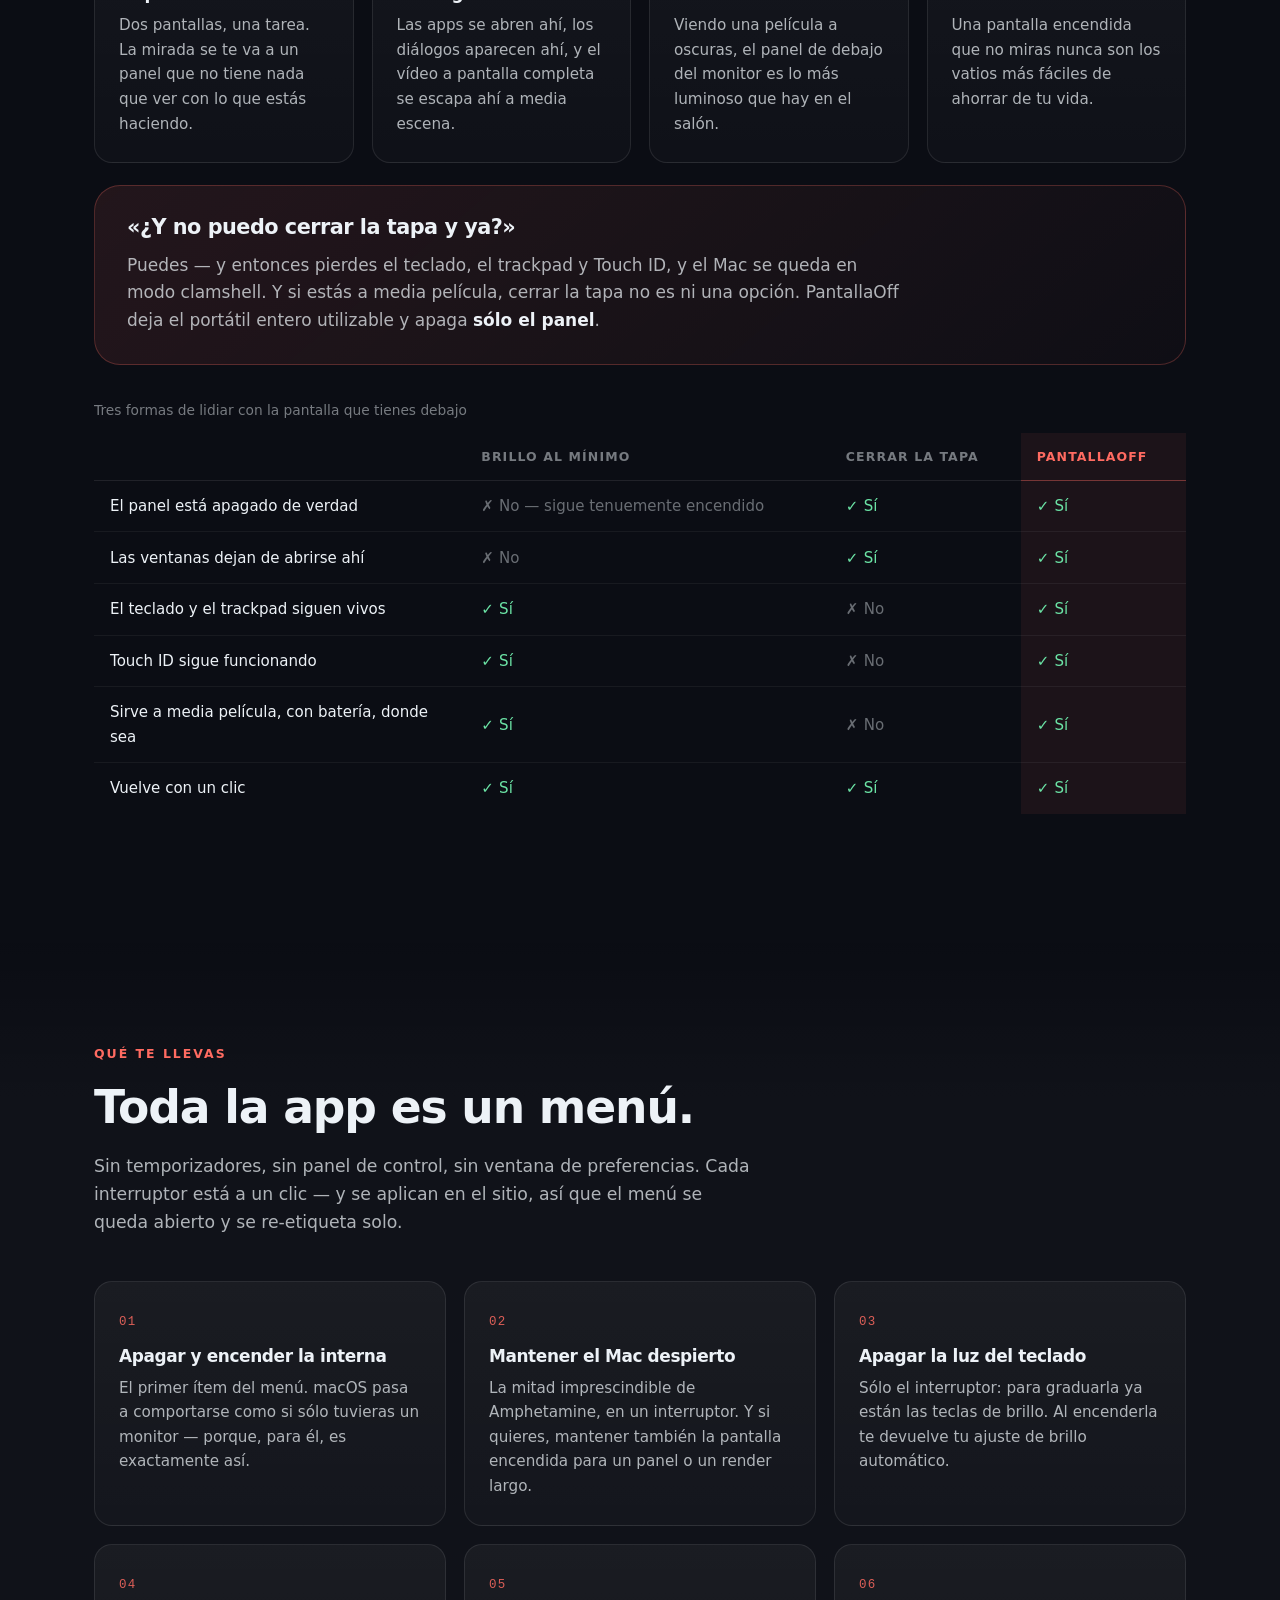
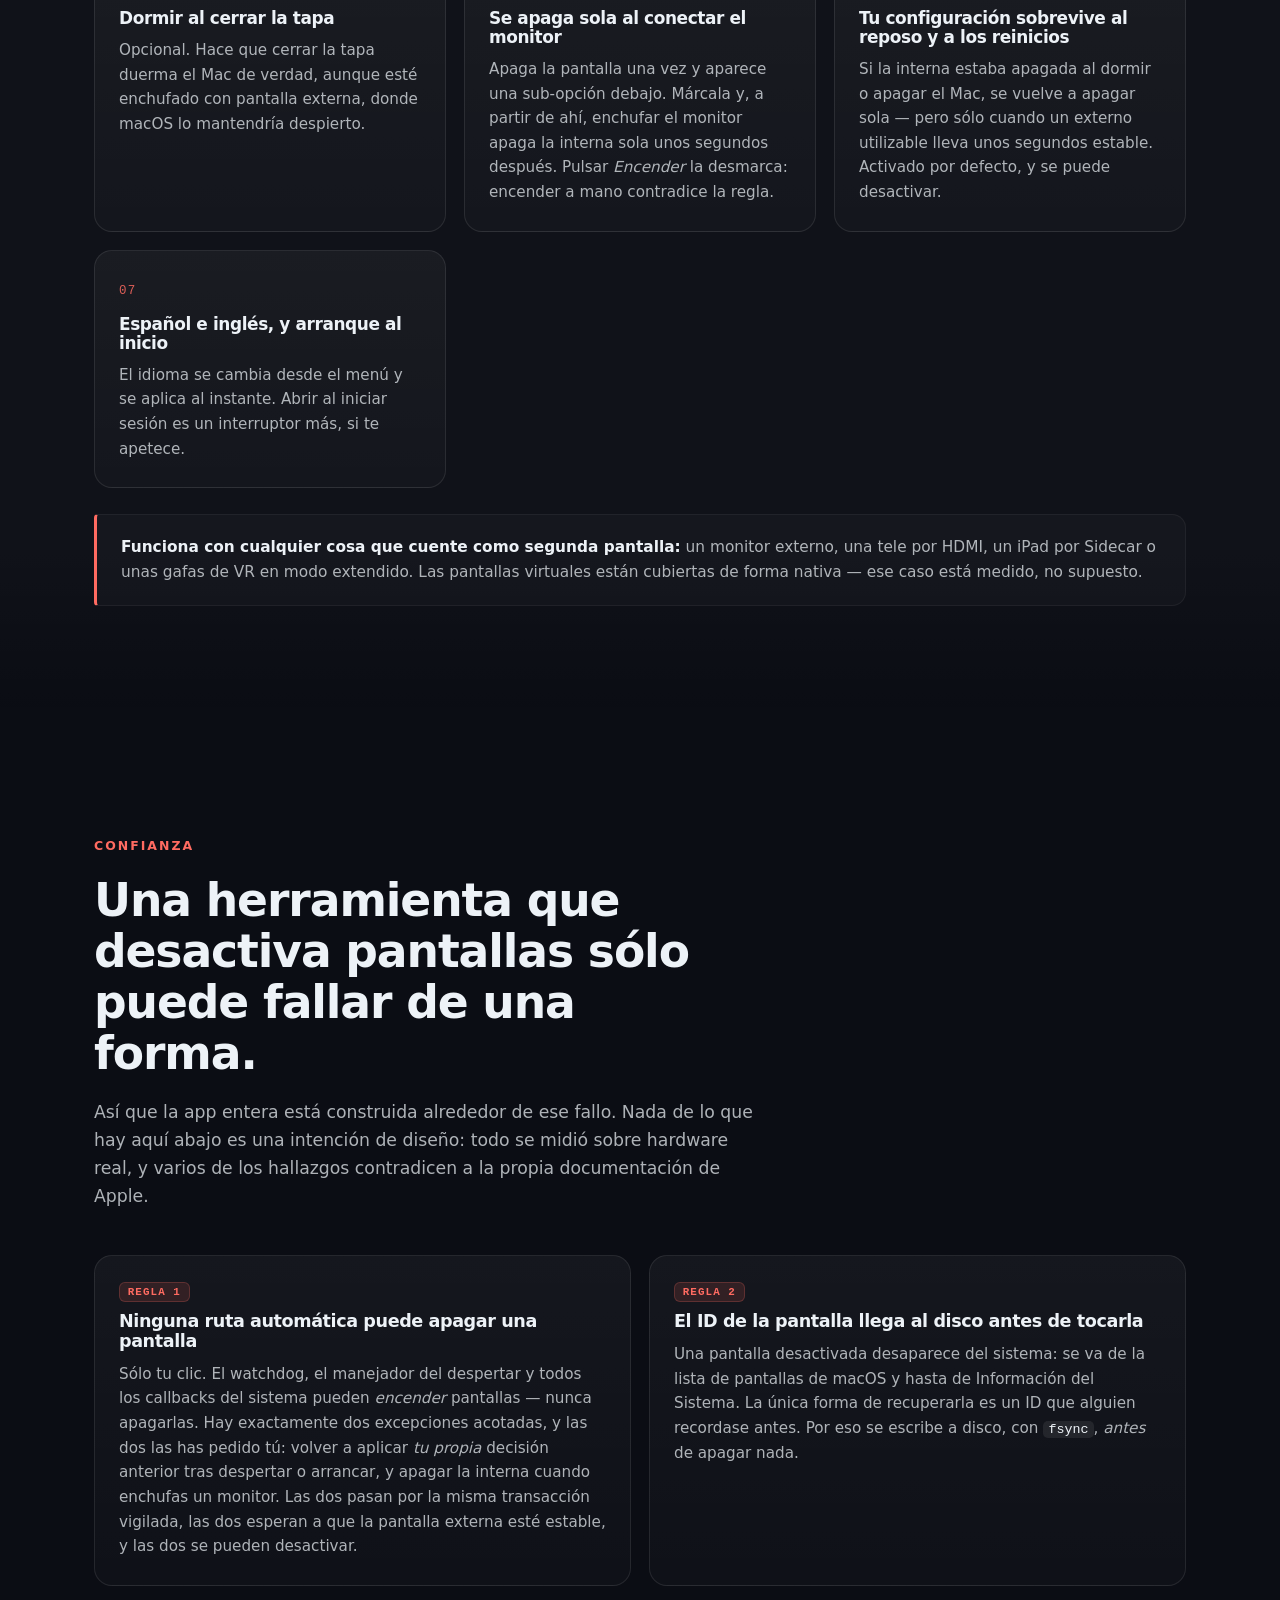
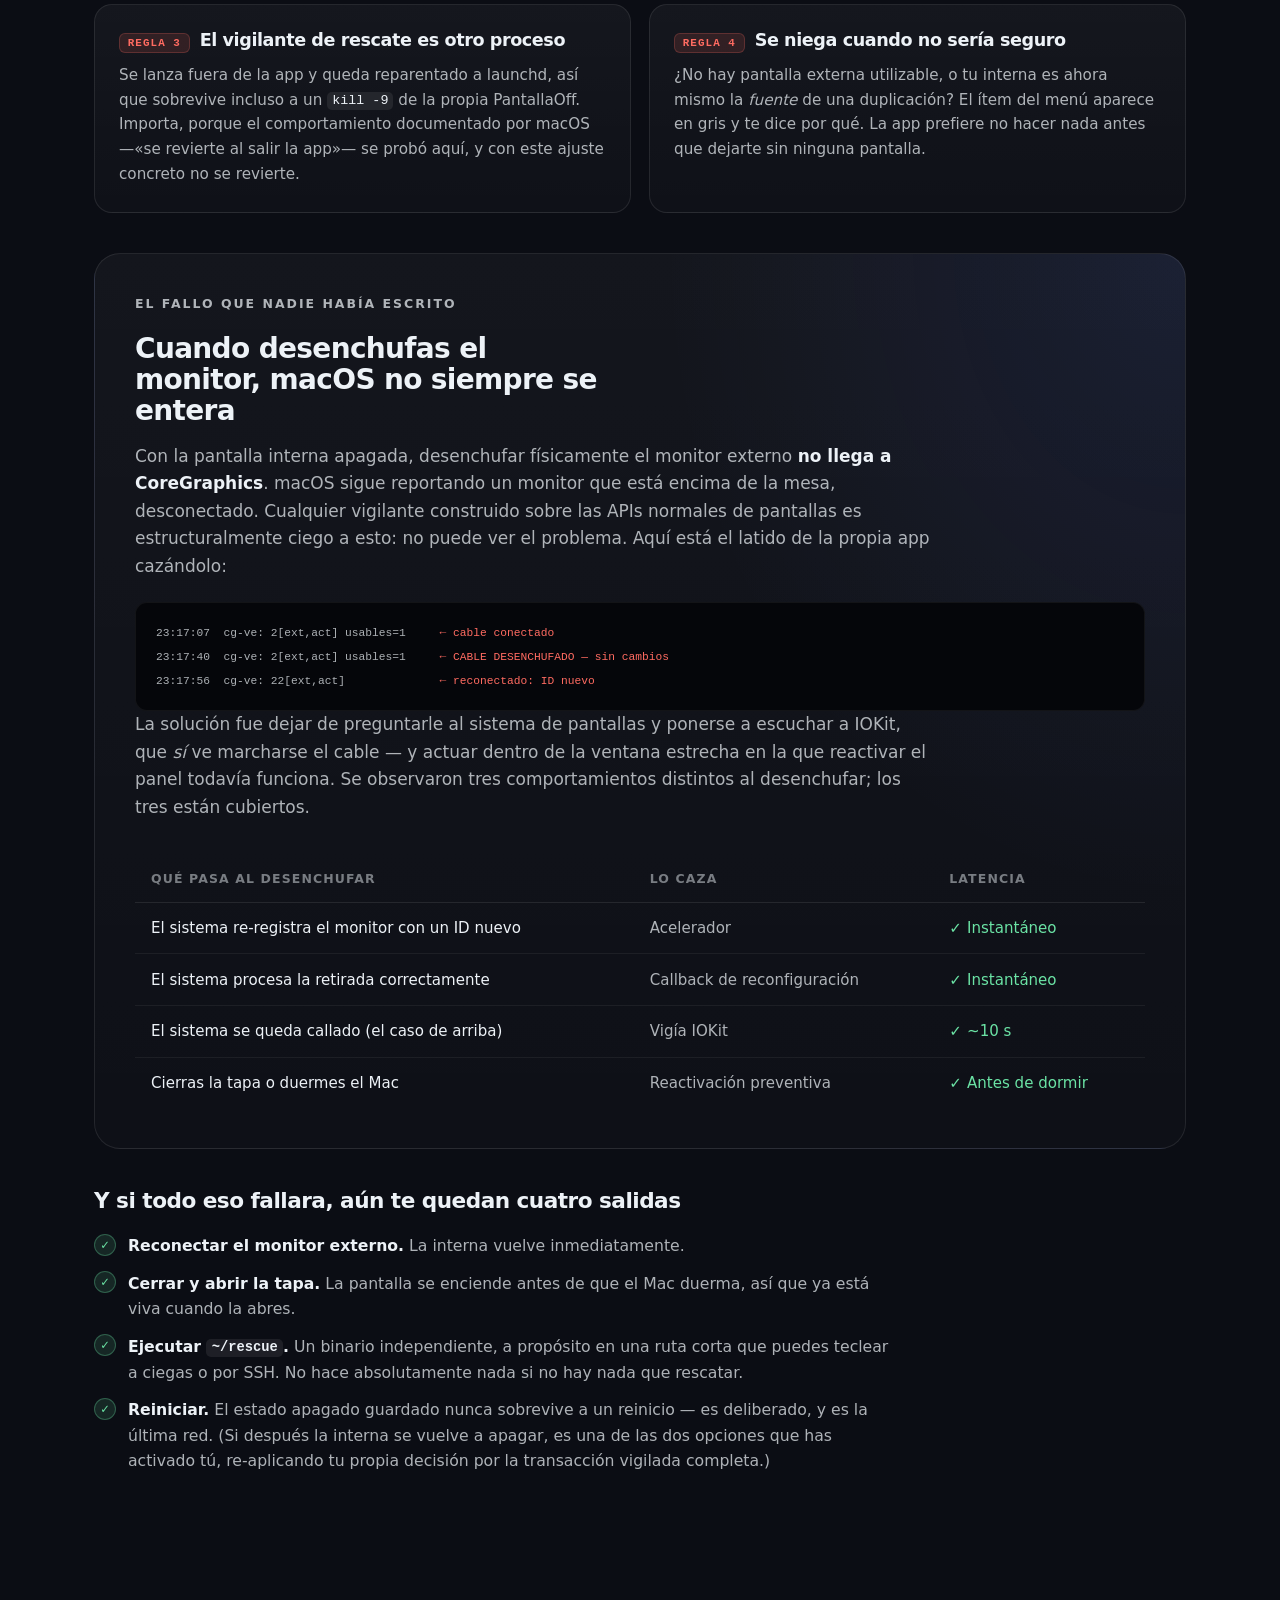
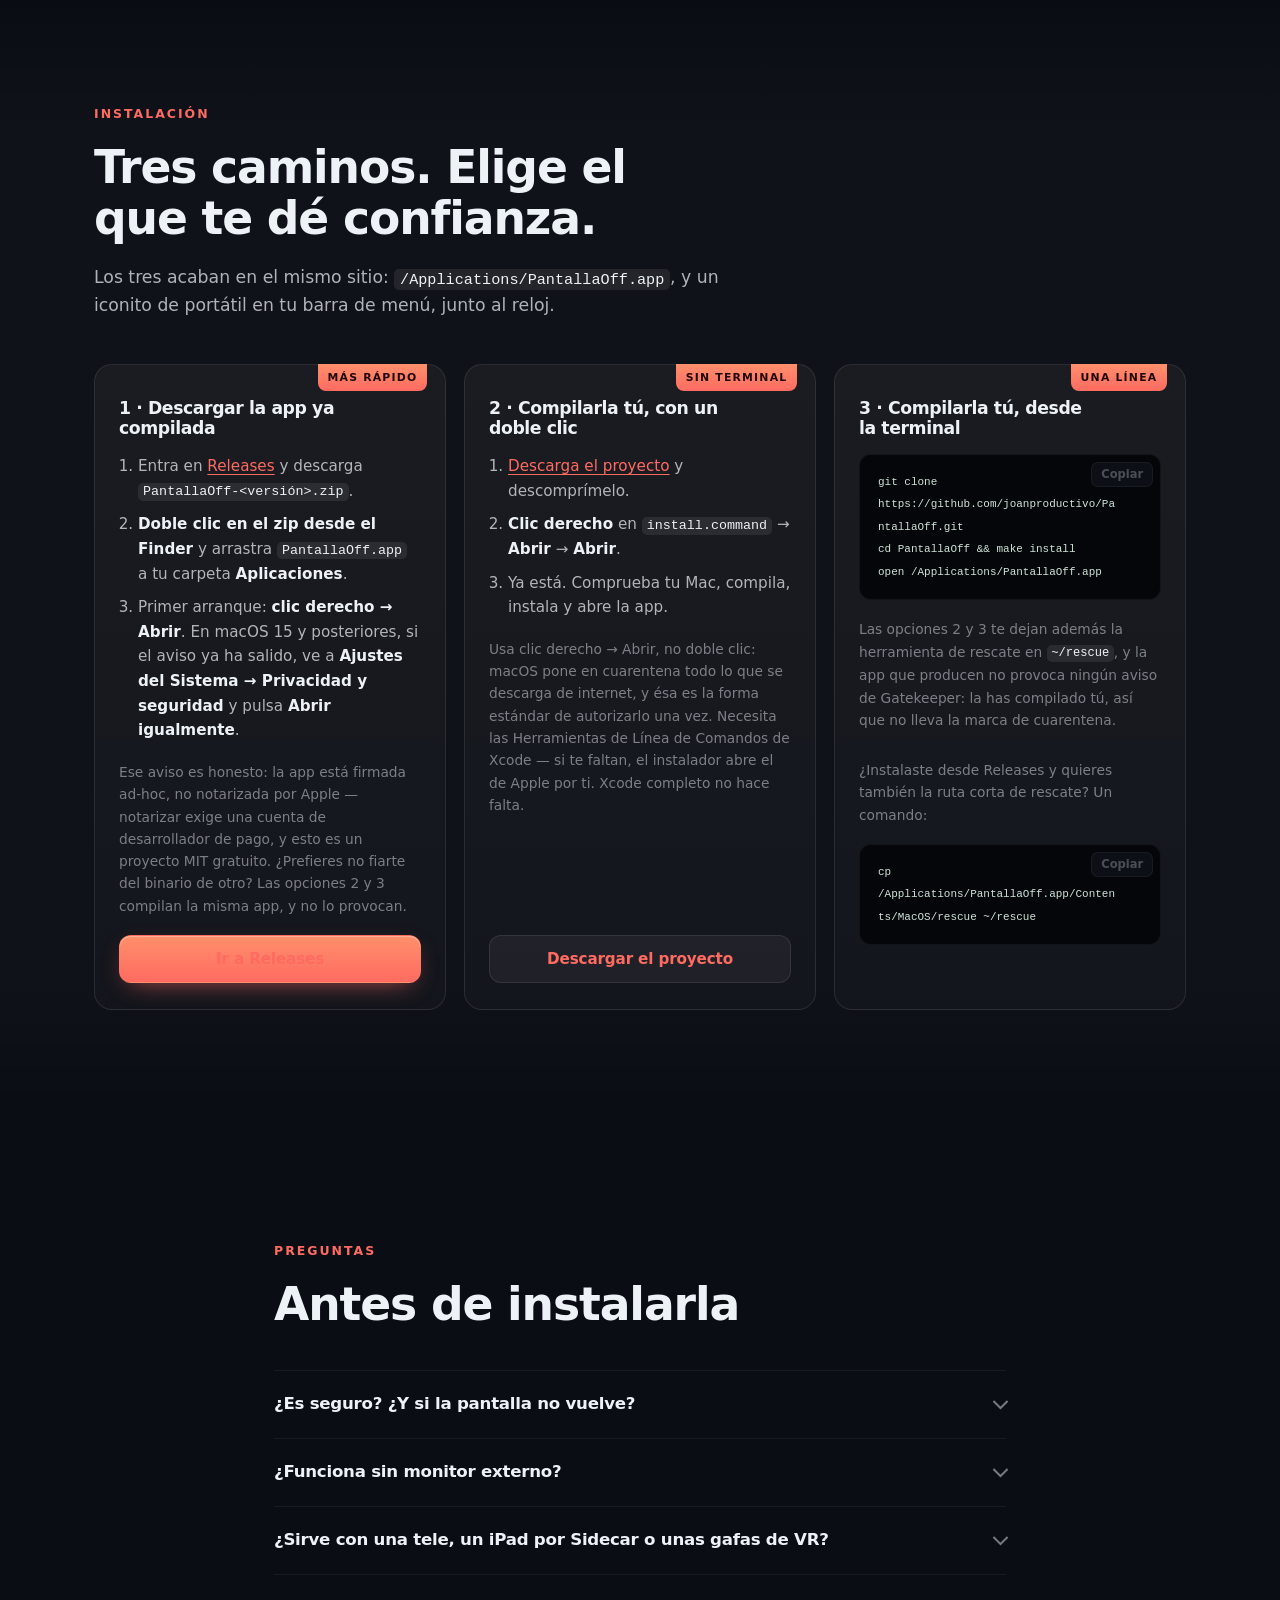
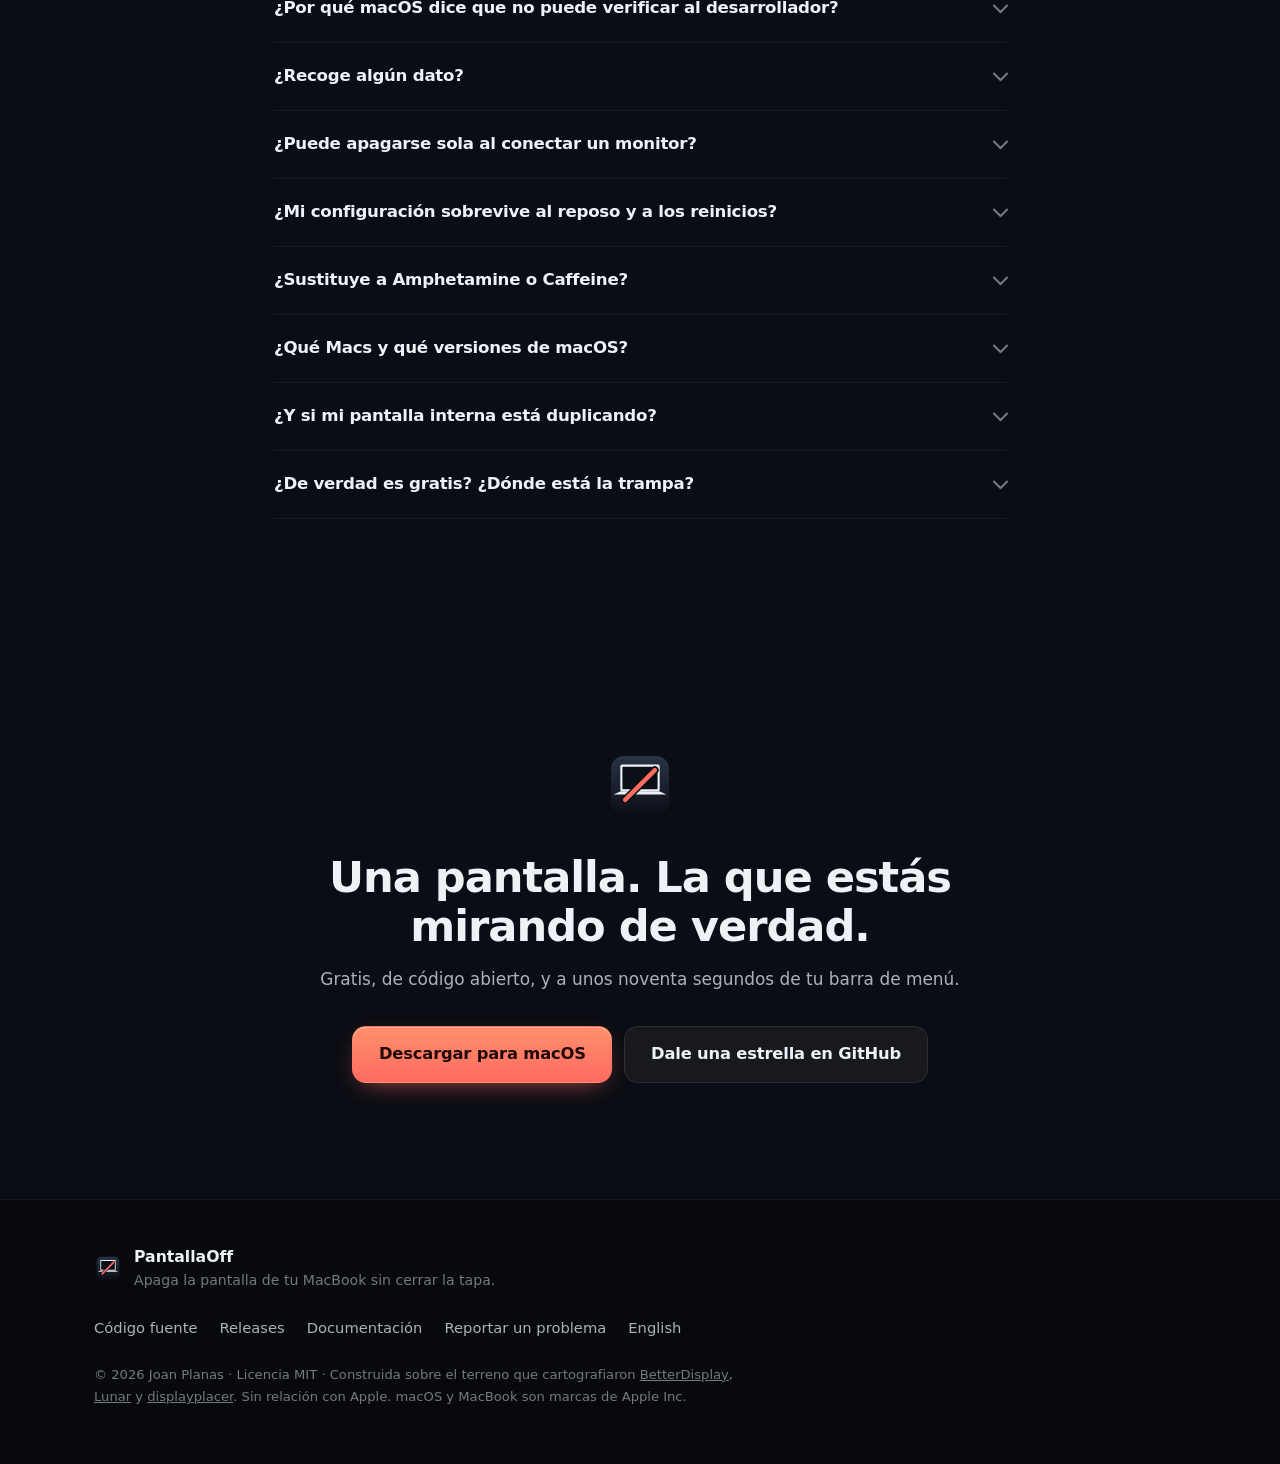
==== commit 8f7f330e: "Versión 1.3.1 Bump por la corrección del silencio: la 1.3.0 ignora una conexión durante los 90 s sig" ====
--- a/docs/es/index.html
+++ b/docs/es/index.html
@@ -93,7 +93,7 @@
         <li>Apple Silicon</li>
         <li>macOS 13+</li>
         <li>Gratis · MIT</li>
-        <li><span class="version-badge" id="version-badge">v1.3.0</span></li>
+        <li><span class="version-badge" id="version-badge">v1.3.1</span></li>
       </ul>
       <p class="fineprint">Sin cuenta. Sin telemetría. Sin acceso a la red. Cada línea está en GitHub.</p>
     </div>
@@ -589,7 +589,7 @@
       "url": "https://pantallaoff.joanproductivo.com/es/",
       "applicationCategory": "UtilitiesApplication",
       "operatingSystem": "macOS 13.0 o posterior, Apple Silicon",
-      "softwareVersion": "1.3.0",
+      "softwareVersion": "1.3.1",
       "description": "App de barra de menú para macOS que apaga la pantalla interna del MacBook con un clic, sin cerrar la tapa, manteniendo el teclado, el trackpad y Touch ID.",
       "downloadUrl": "https://github.com/joanproductivo/PantallaOff/releases/latest",
       "softwareHelp": "https://github.com/joanproductivo/PantallaOff/blob/main/README.es.md",
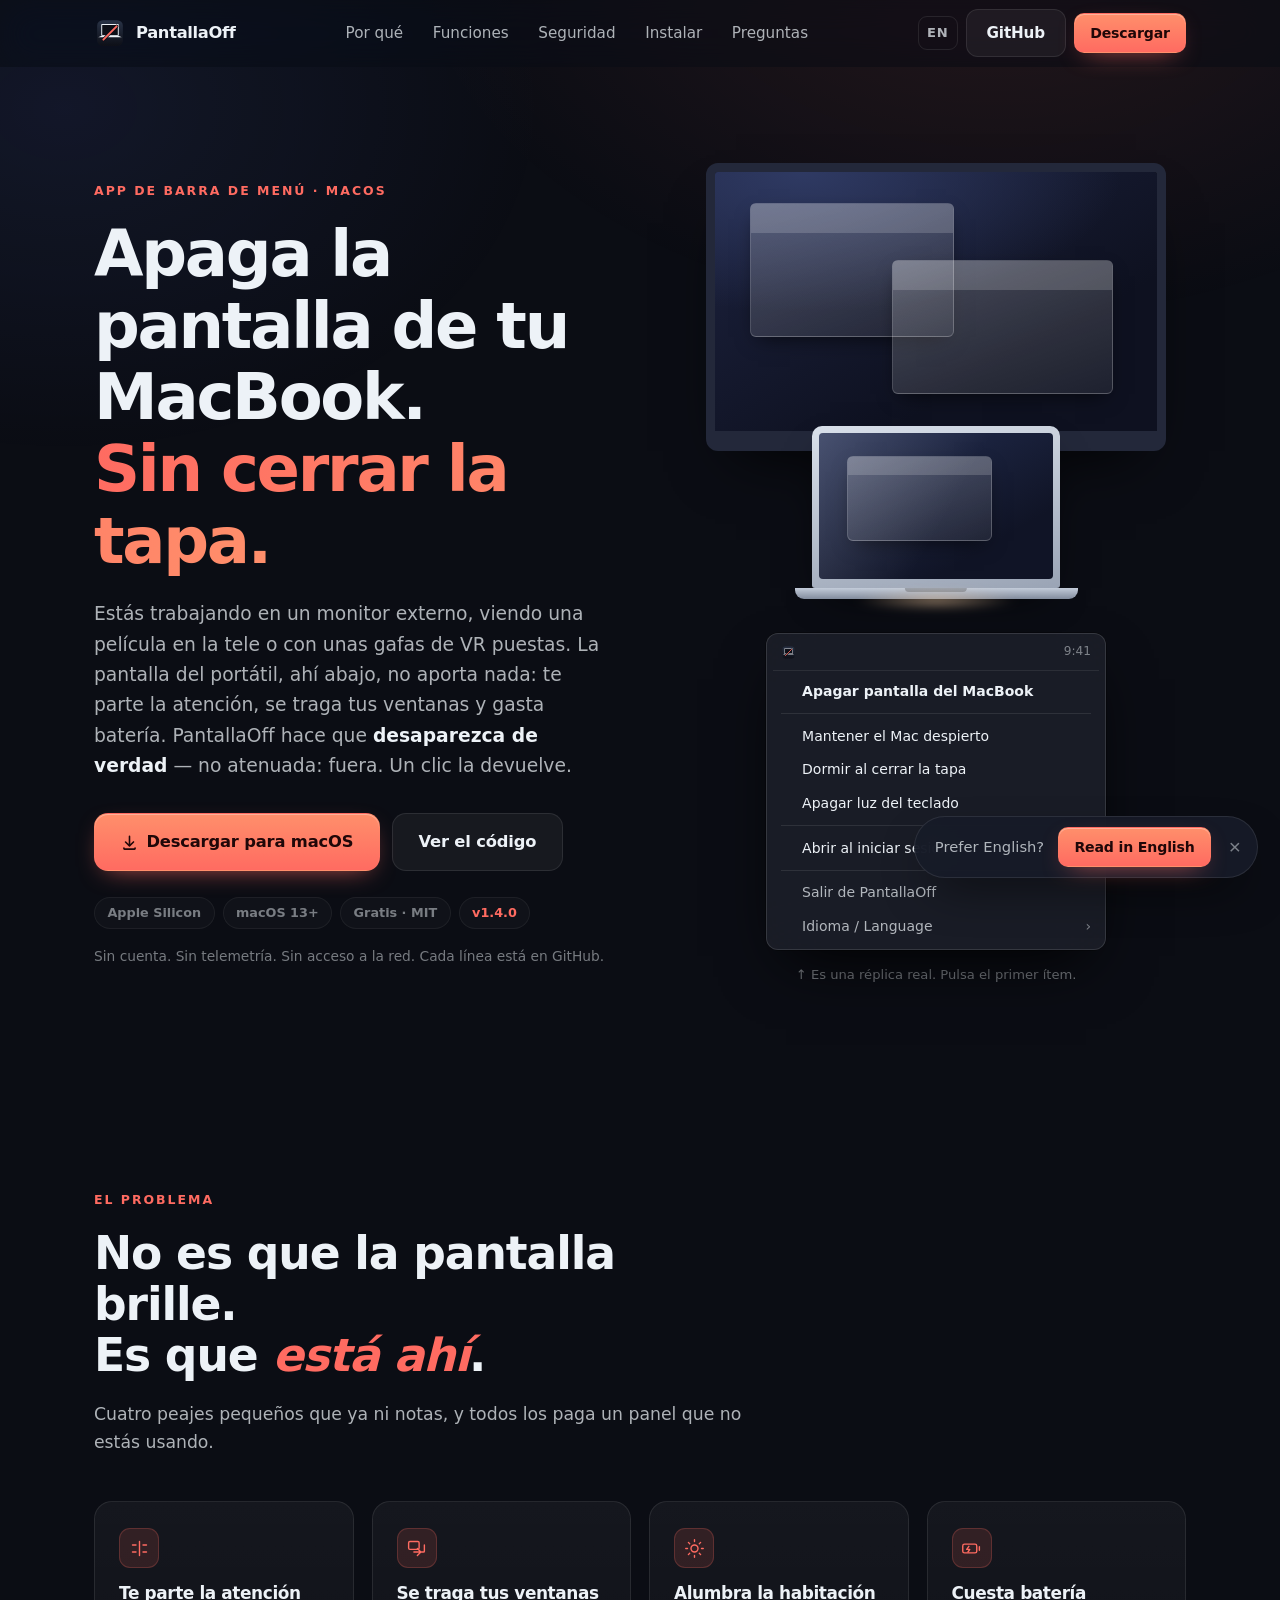
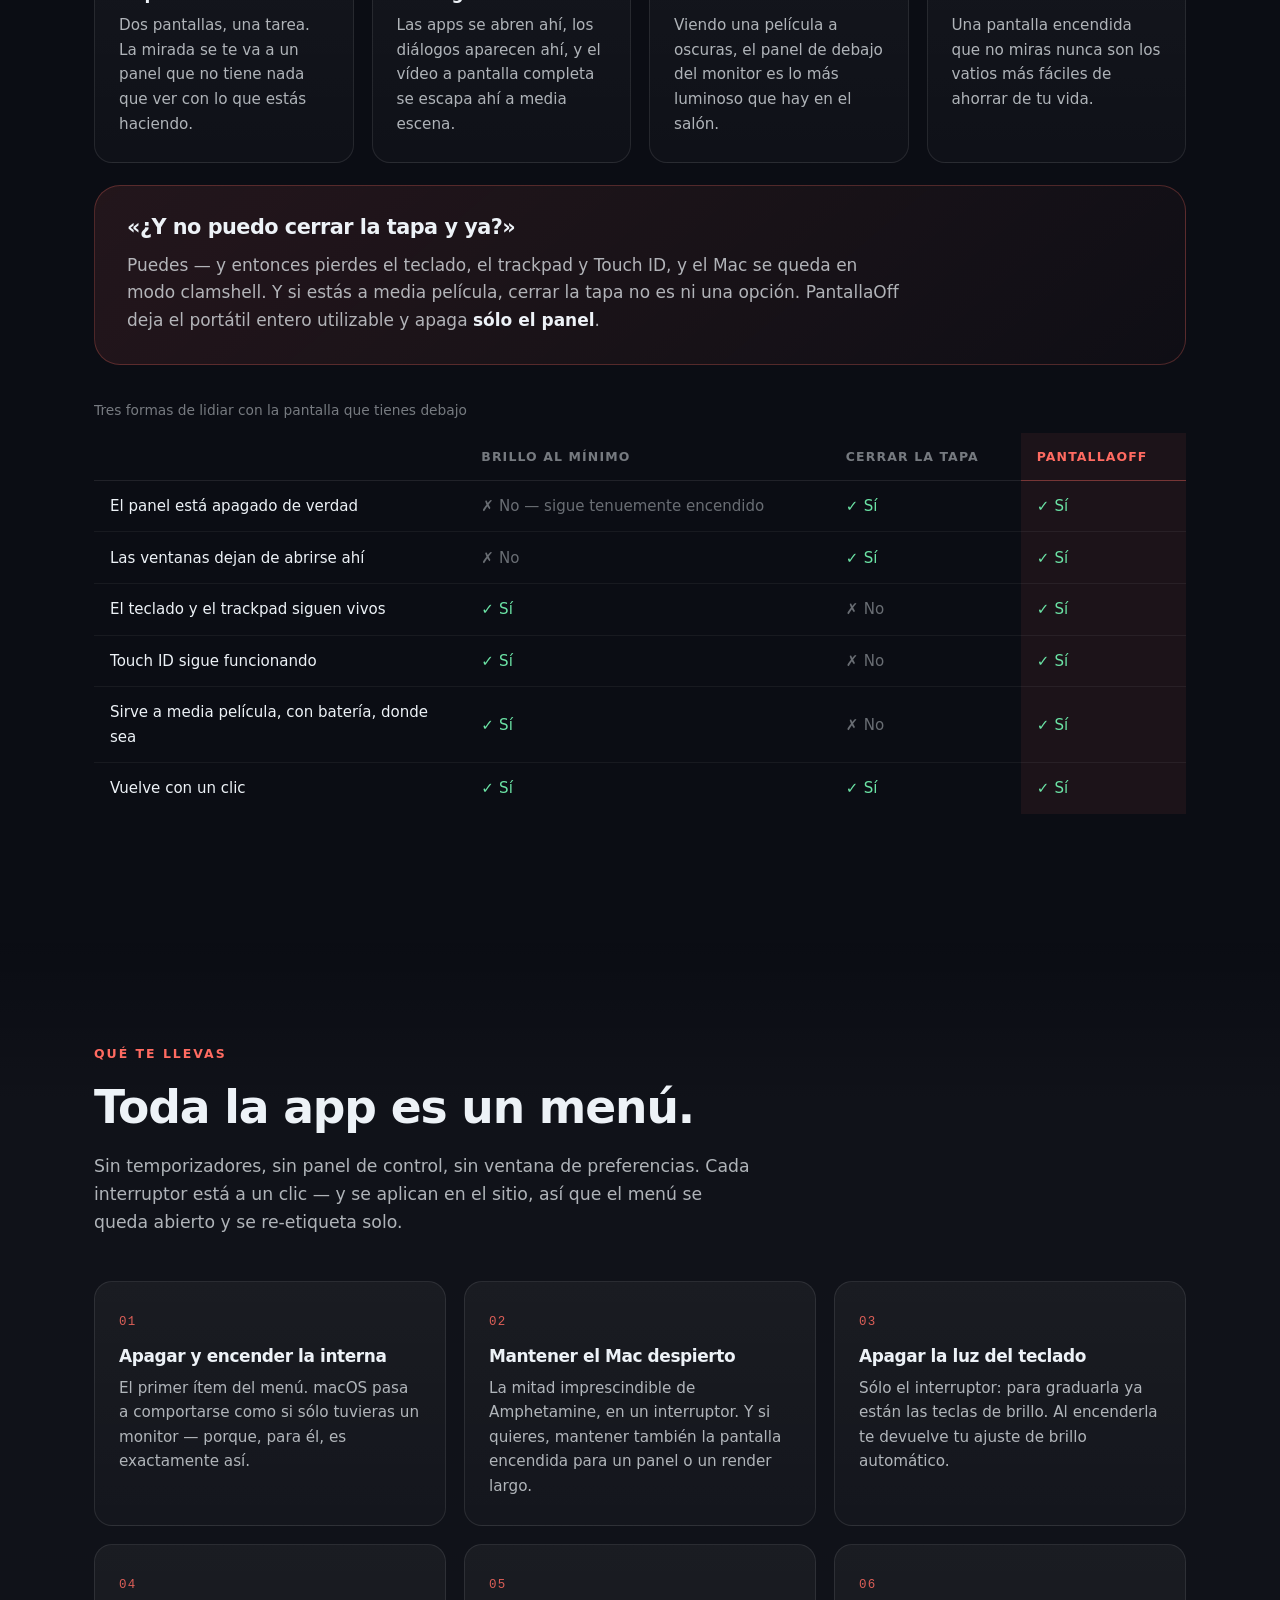
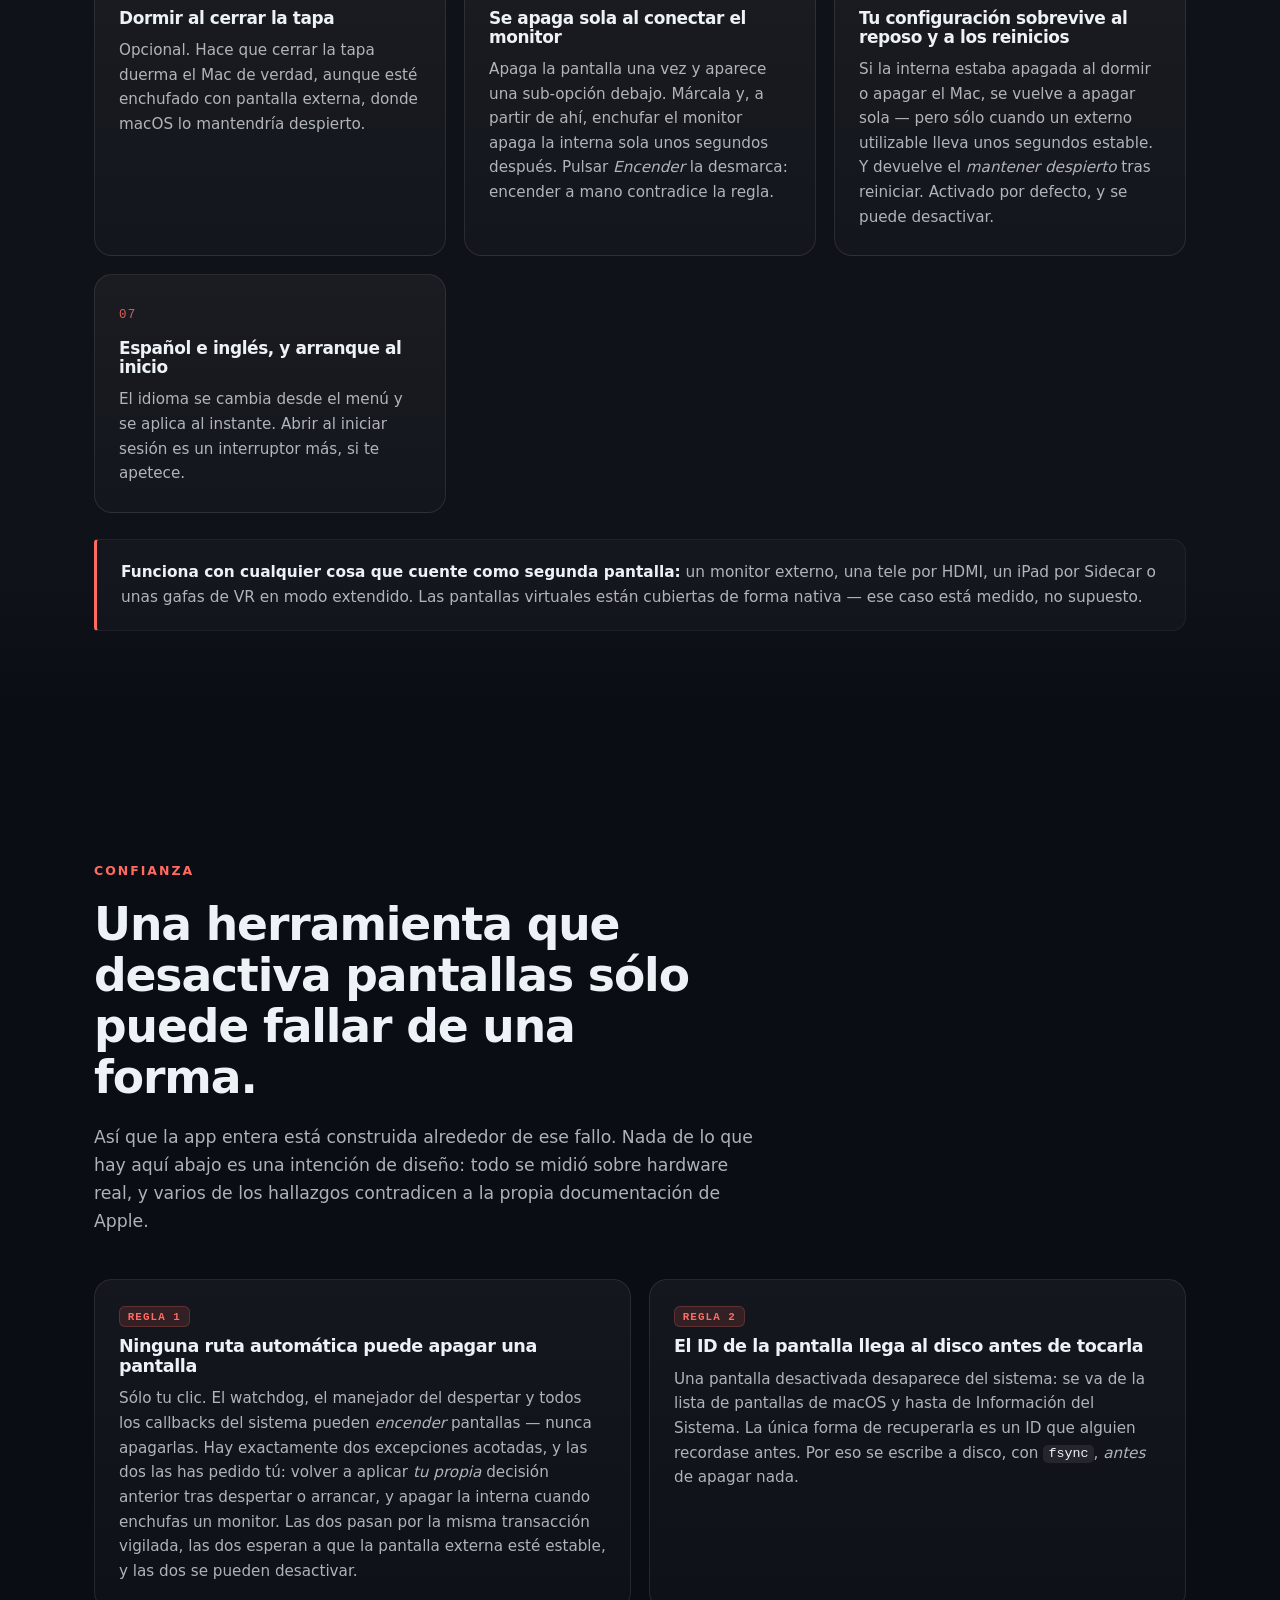
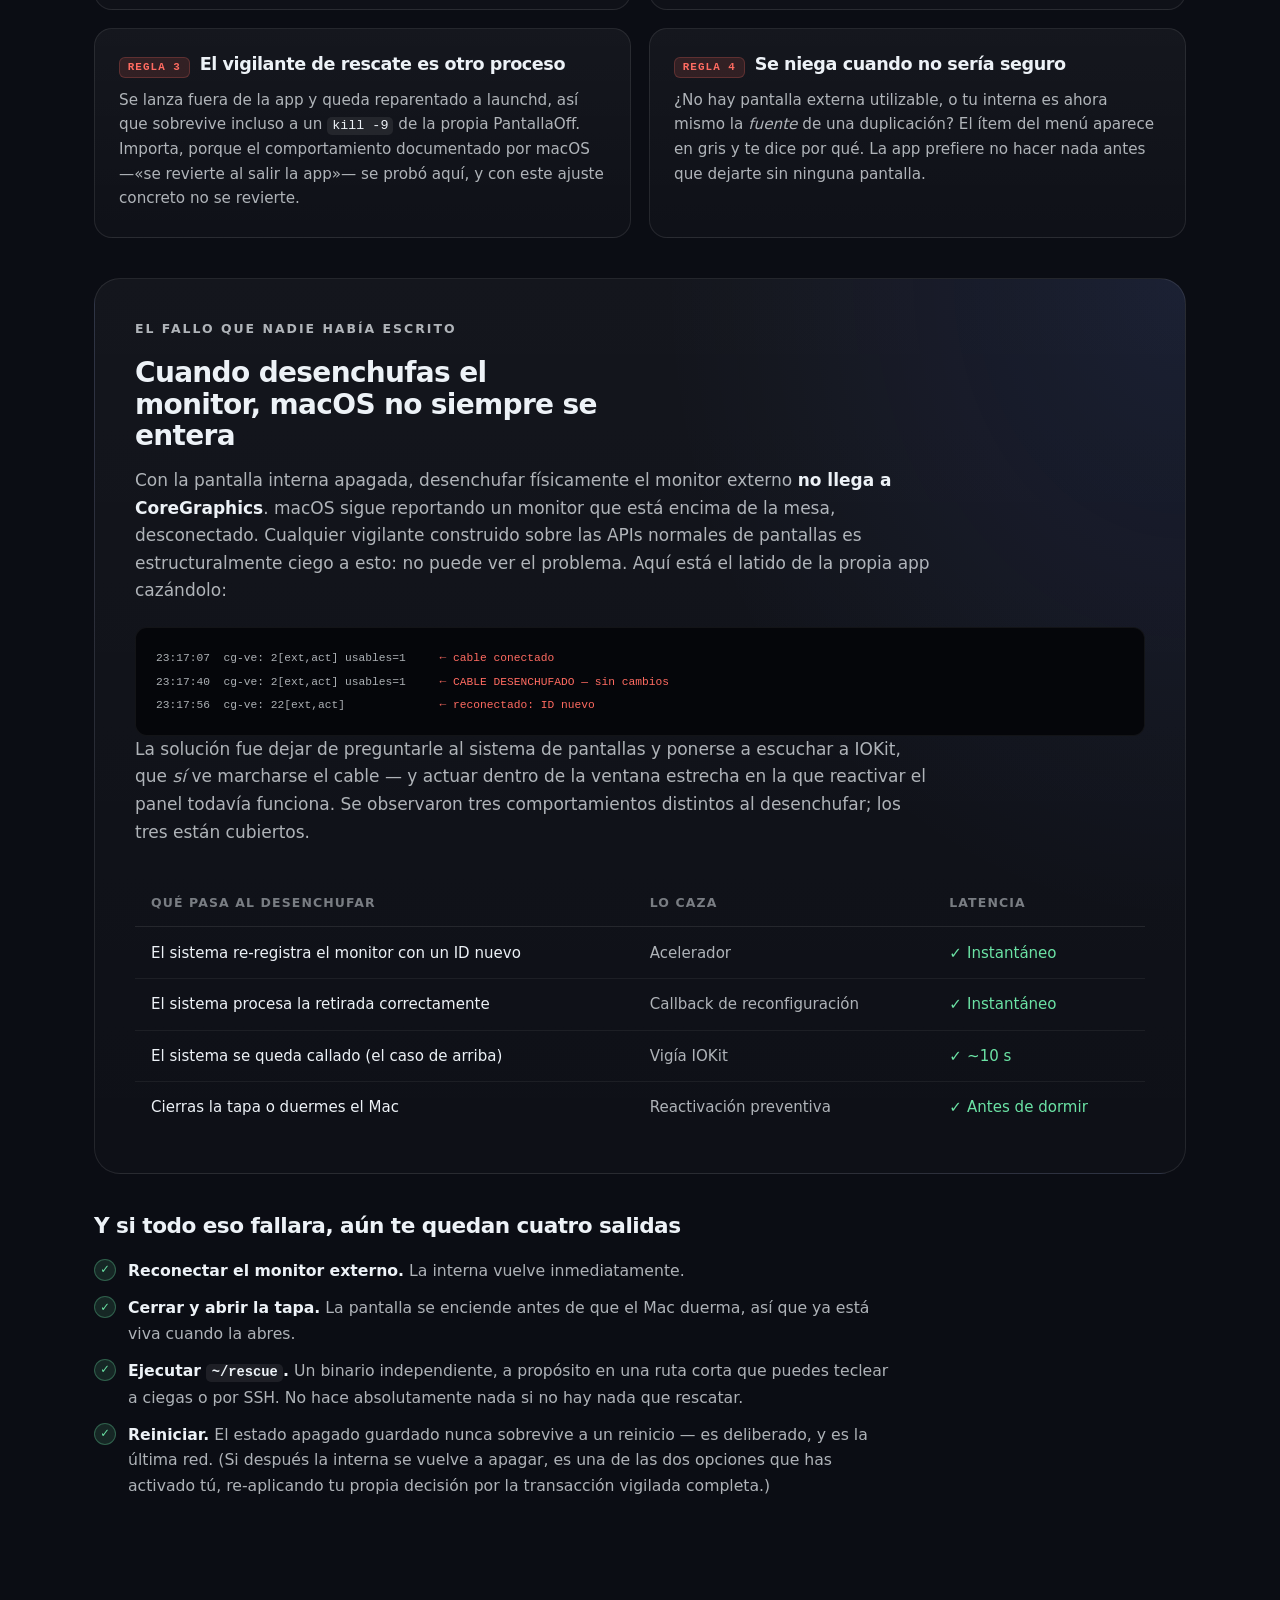
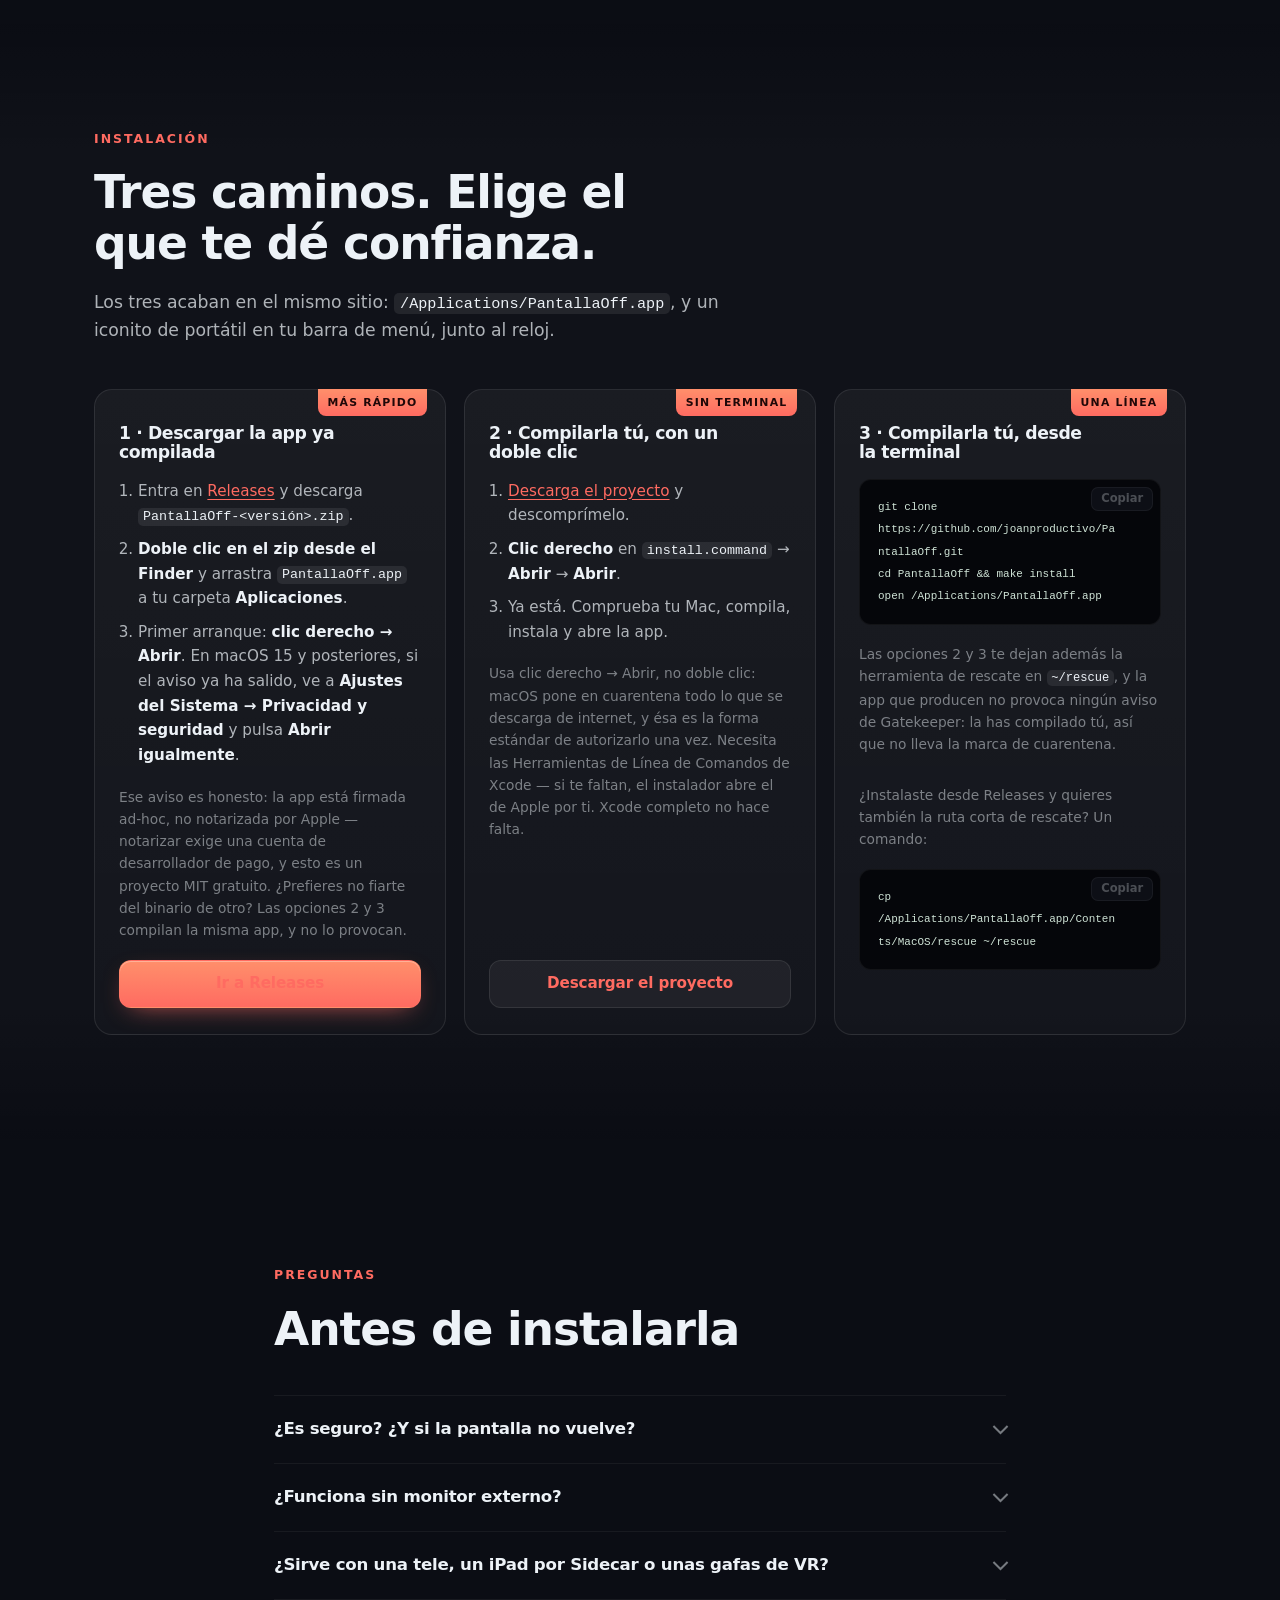
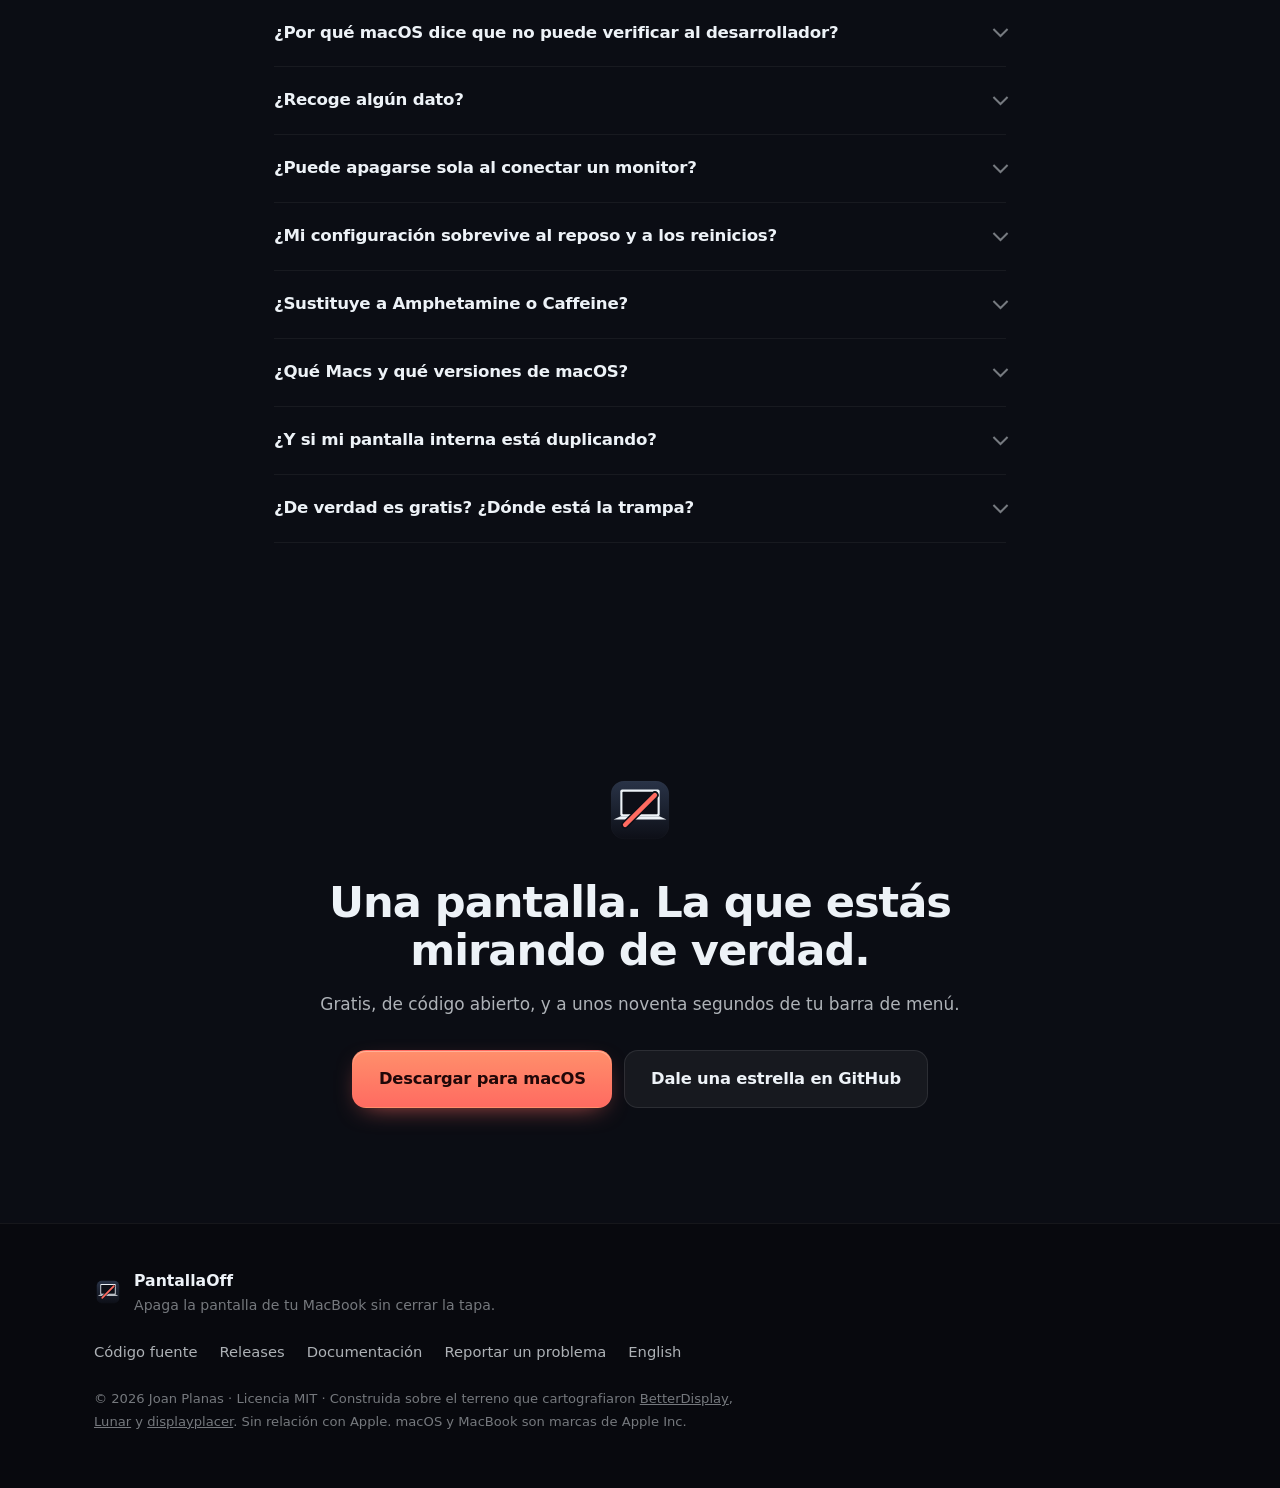
==== commit d3d558b5: "«Mantener el Mac despierto» sobrevive al reinicio — versión 1.4.0 Dos cambios.  **El silencio de P1-" ====
--- a/docs/es/index.html
+++ b/docs/es/index.html
@@ -93,7 +93,7 @@
         <li>Apple Silicon</li>
         <li>macOS 13+</li>
         <li>Gratis · MIT</li>
-        <li><span class="version-badge" id="version-badge">v1.3.1</span></li>
+        <li><span class="version-badge" id="version-badge">v1.4.0</span></li>
       </ul>
       <p class="fineprint">Sin cuenta. Sin telemetría. Sin acceso a la red. Cada línea está en GitHub.</p>
     </div>
@@ -269,7 +269,7 @@
       <article class="card feature">
         <span class="feature-num">06</span>
         <h3>Tu configuración sobrevive al reposo y a los reinicios</h3>
-        <p>Si la interna estaba apagada al dormir o apagar el Mac, se vuelve a apagar sola — pero sólo cuando un externo utilizable lleva unos segundos estable. Activado por defecto, y se puede desactivar.</p>
+        <p>Si la interna estaba apagada al dormir o apagar el Mac, se vuelve a apagar sola — pero sólo cuando un externo utilizable lleva unos segundos estable. Y devuelve el <em>mantener despierto</em> tras reiniciar. Activado por defecto, y se puede desactivar.</p>
       </article>
       <article class="card feature">
         <span class="feature-num">07</span>
@@ -589,7 +589,7 @@
       "url": "https://pantallaoff.joanproductivo.com/es/",
       "applicationCategory": "UtilitiesApplication",
       "operatingSystem": "macOS 13.0 o posterior, Apple Silicon",
-      "softwareVersion": "1.3.1",
+      "softwareVersion": "1.4.0",
       "description": "App de barra de menú para macOS que apaga la pantalla interna del MacBook con un clic, sin cerrar la tapa, manteniendo el teclado, el trackpad y Touch ID.",
       "downloadUrl": "https://github.com/joanproductivo/PantallaOff/releases/latest",
       "softwareHelp": "https://github.com/joanproductivo/PantallaOff/blob/main/README.es.md",
@@ -605,7 +605,7 @@
         "Apagar y encender la luz del teclado",
         "Dormir al cerrar la tapa, incluso con pantalla externa conectada",
         "Apagar la interna automáticamente al conectar una pantalla externa",
-        "Restaurar la configuración de pantalla al despertar o arrancar",
+        "Mantener mi configuración al despertar o arrancar, incluido el mantener despierto",
         "Abrir al iniciar sesión",
         "Interfaz en español e inglés"
       ]
